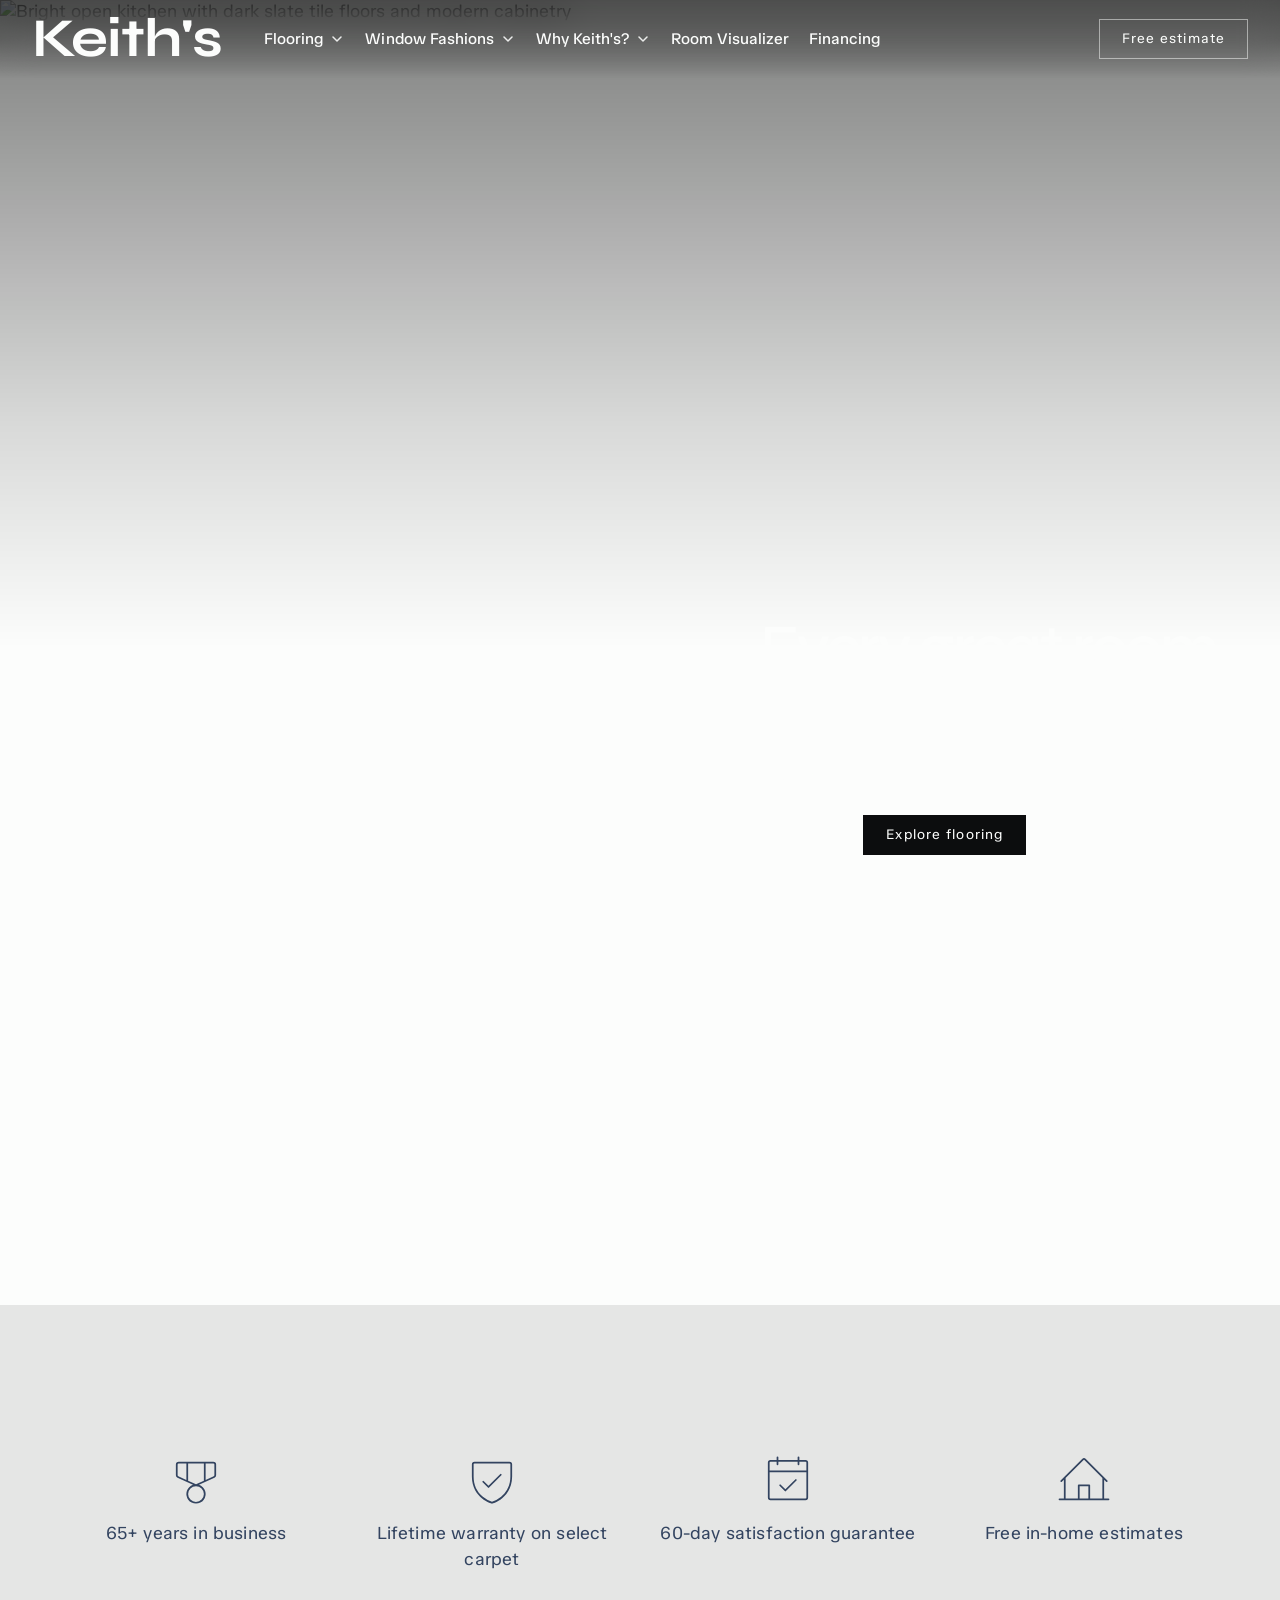
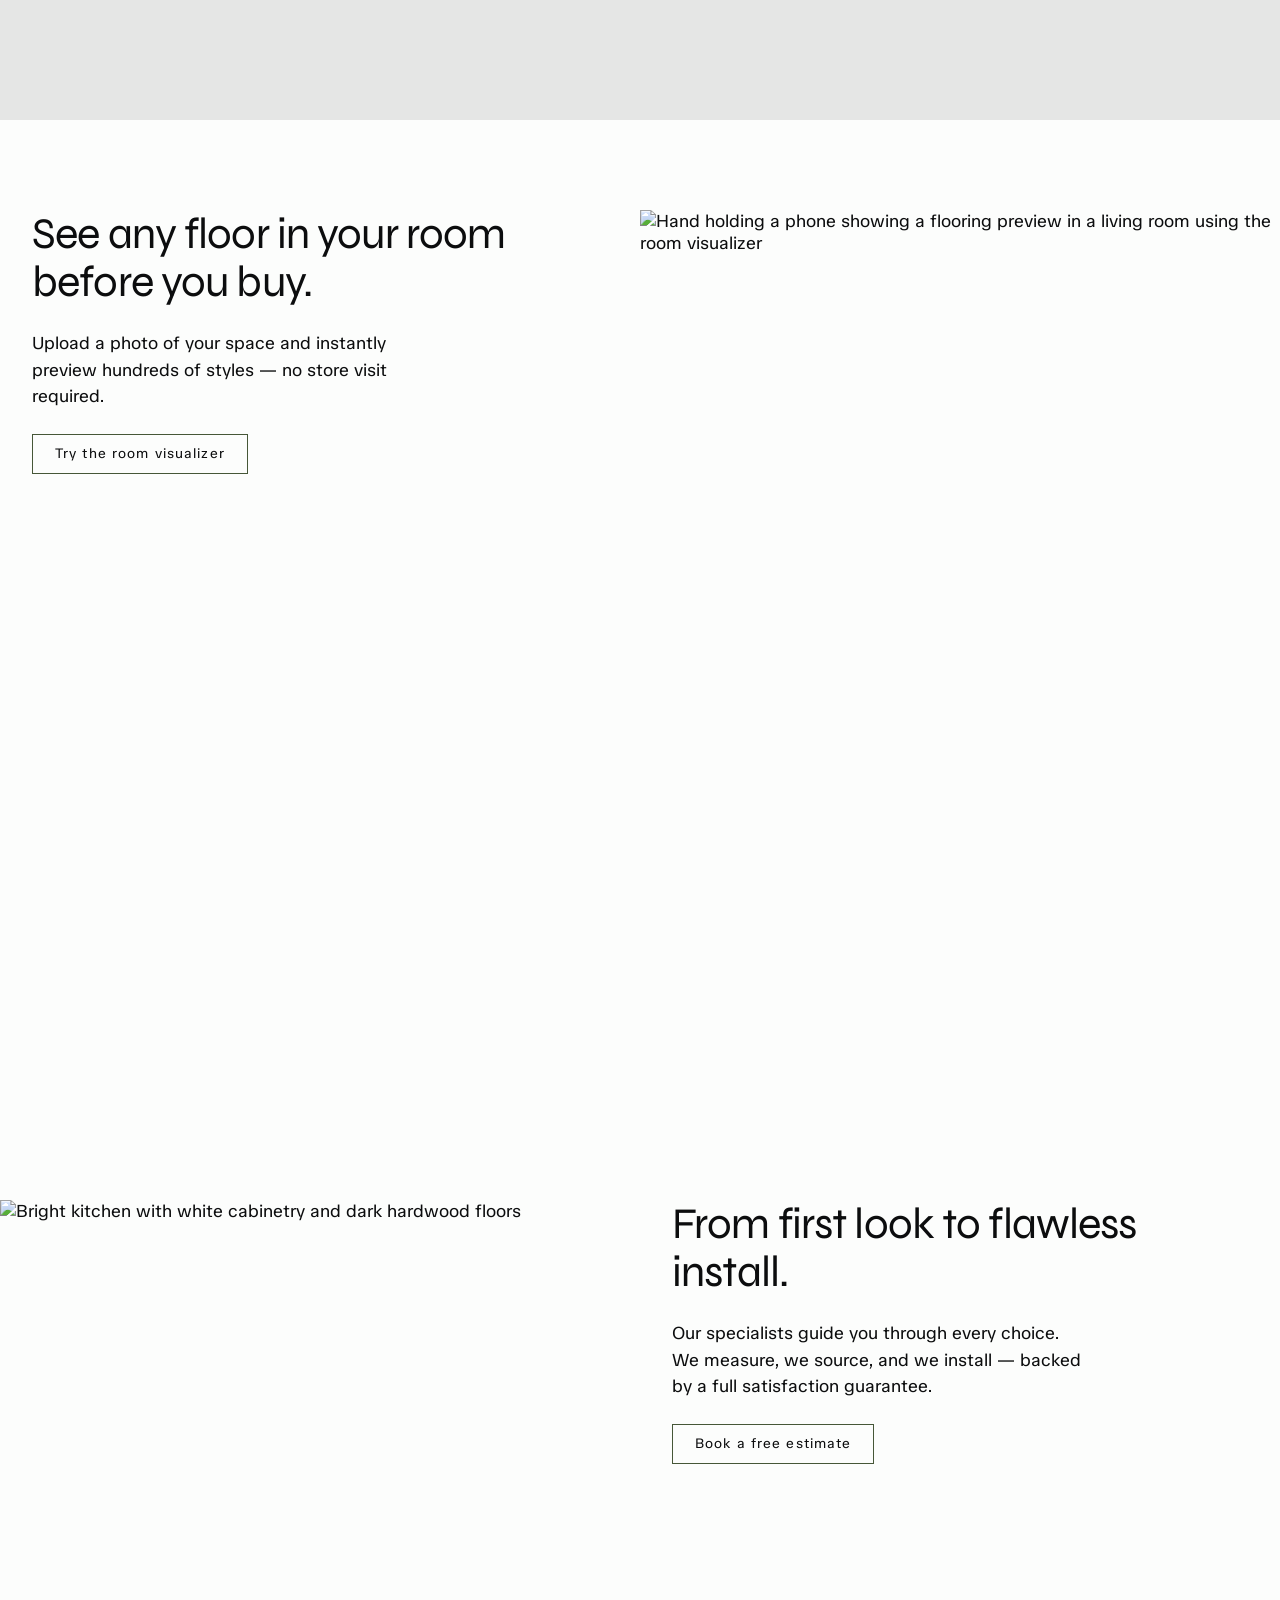
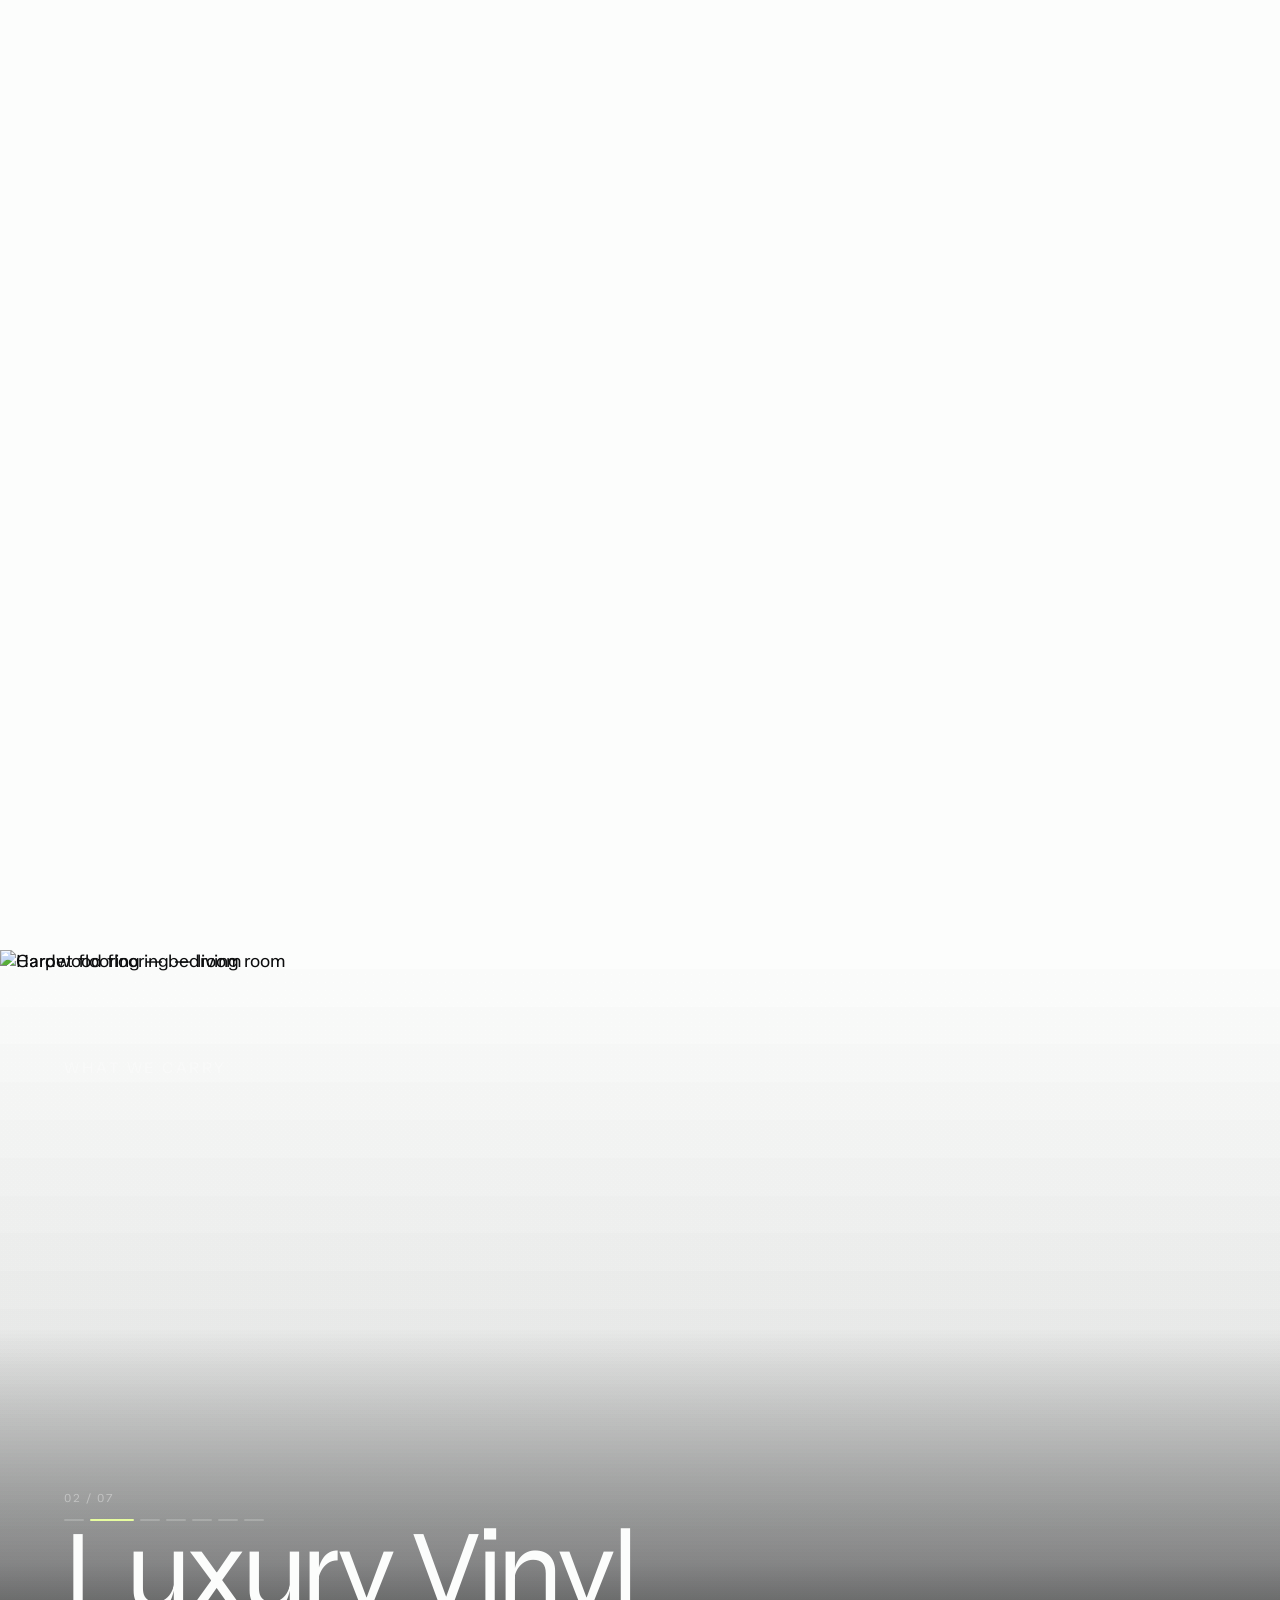
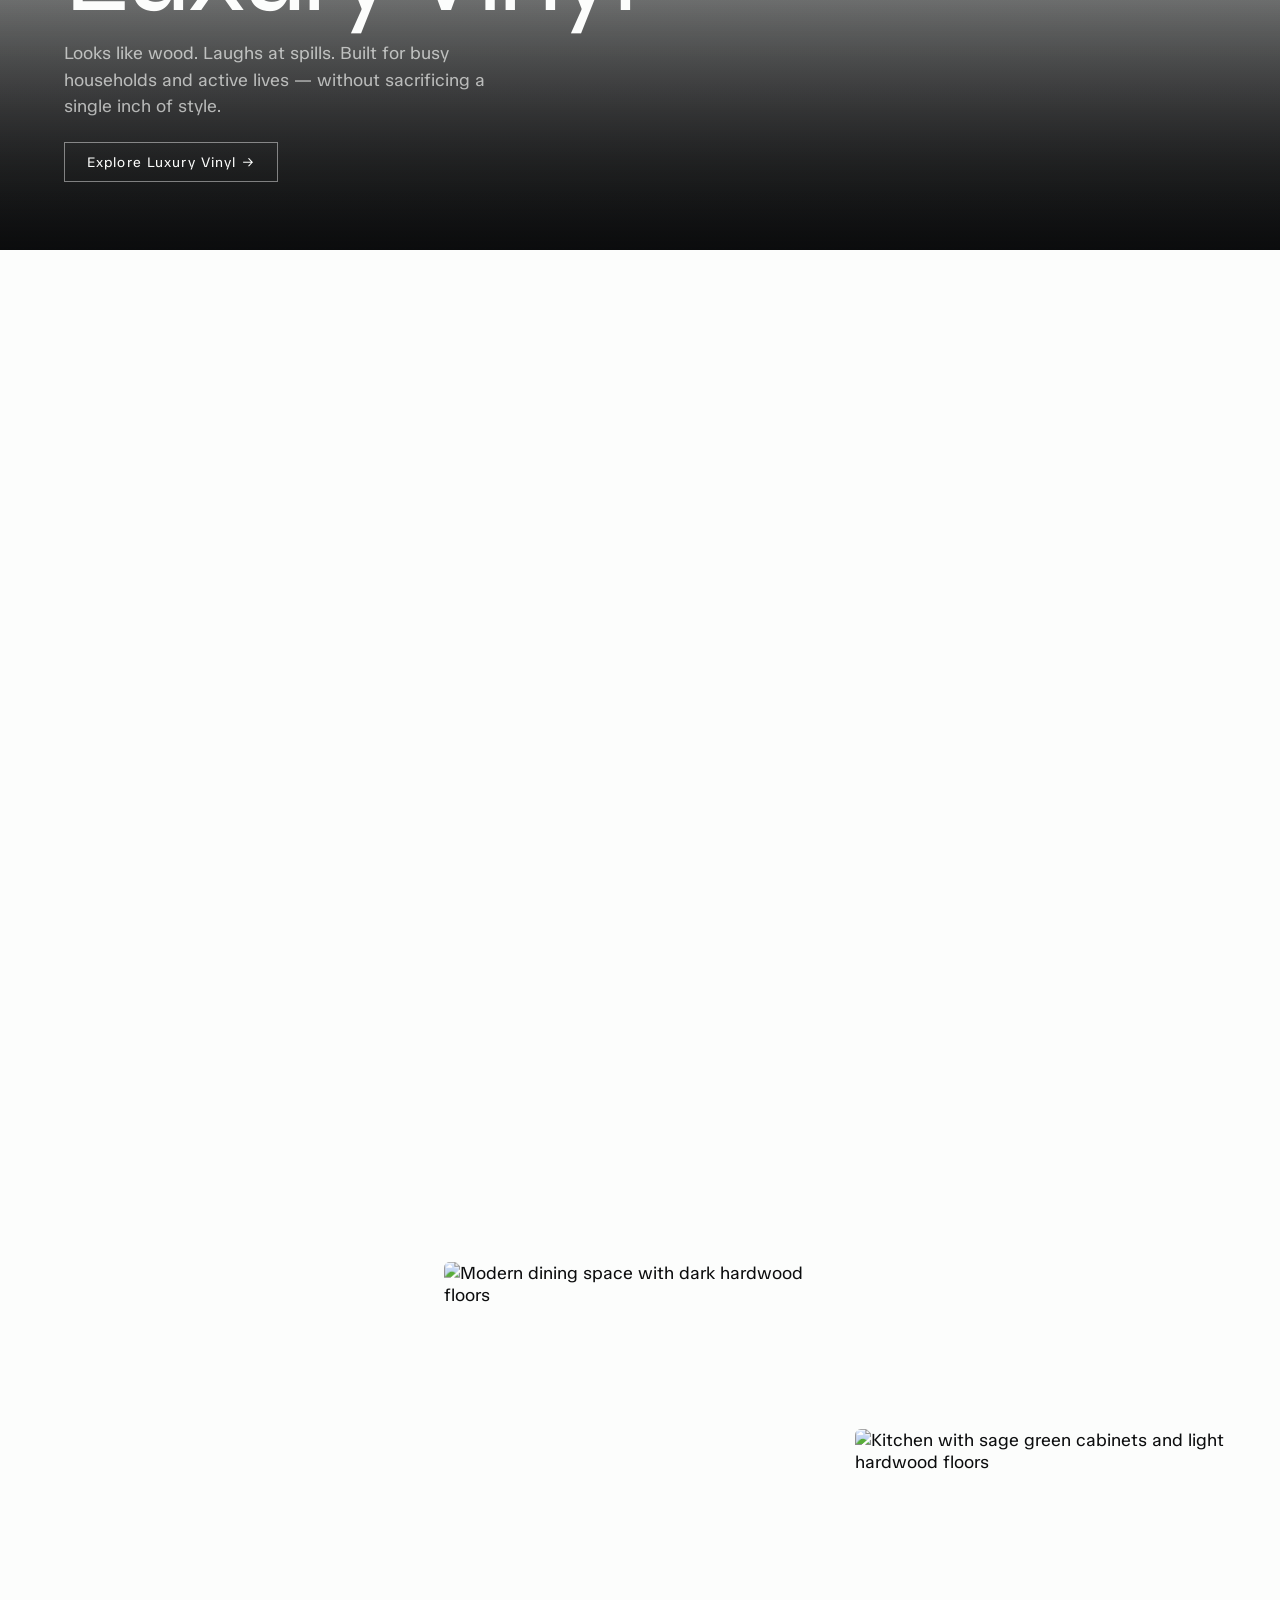
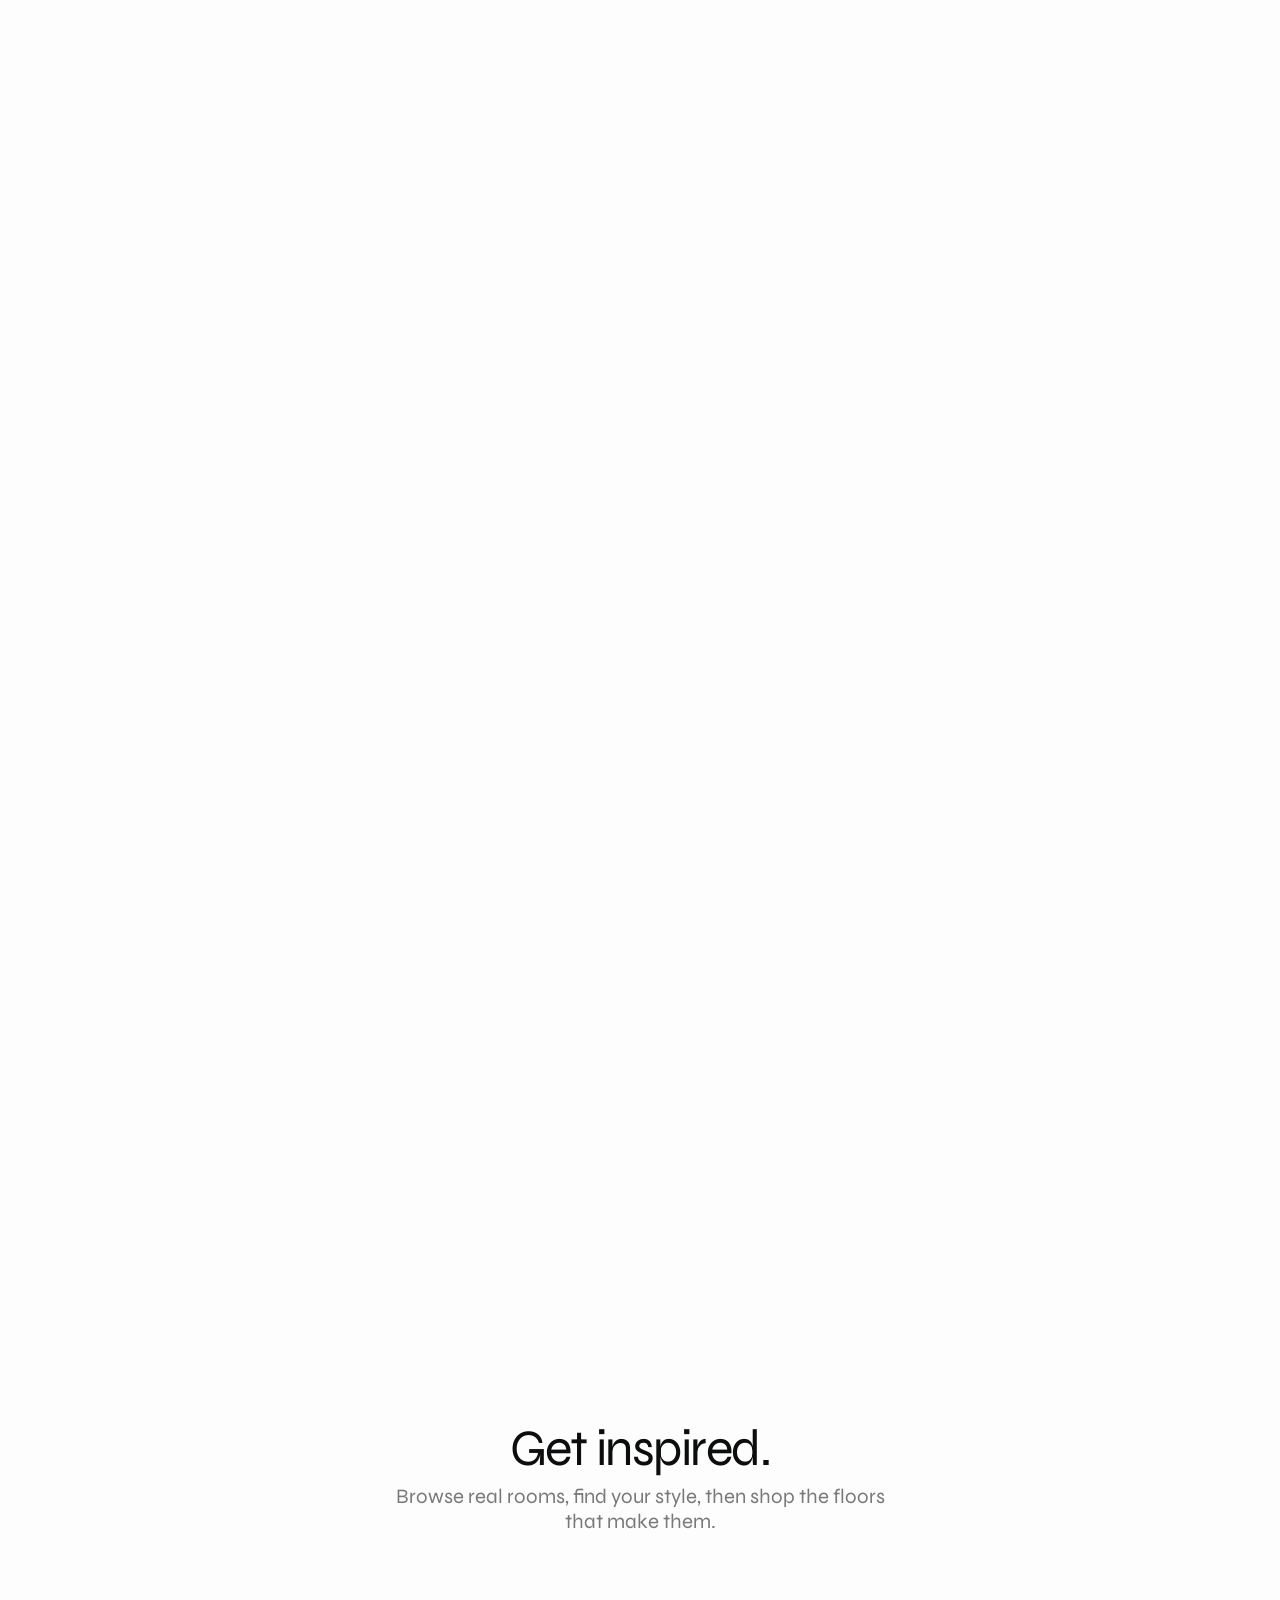
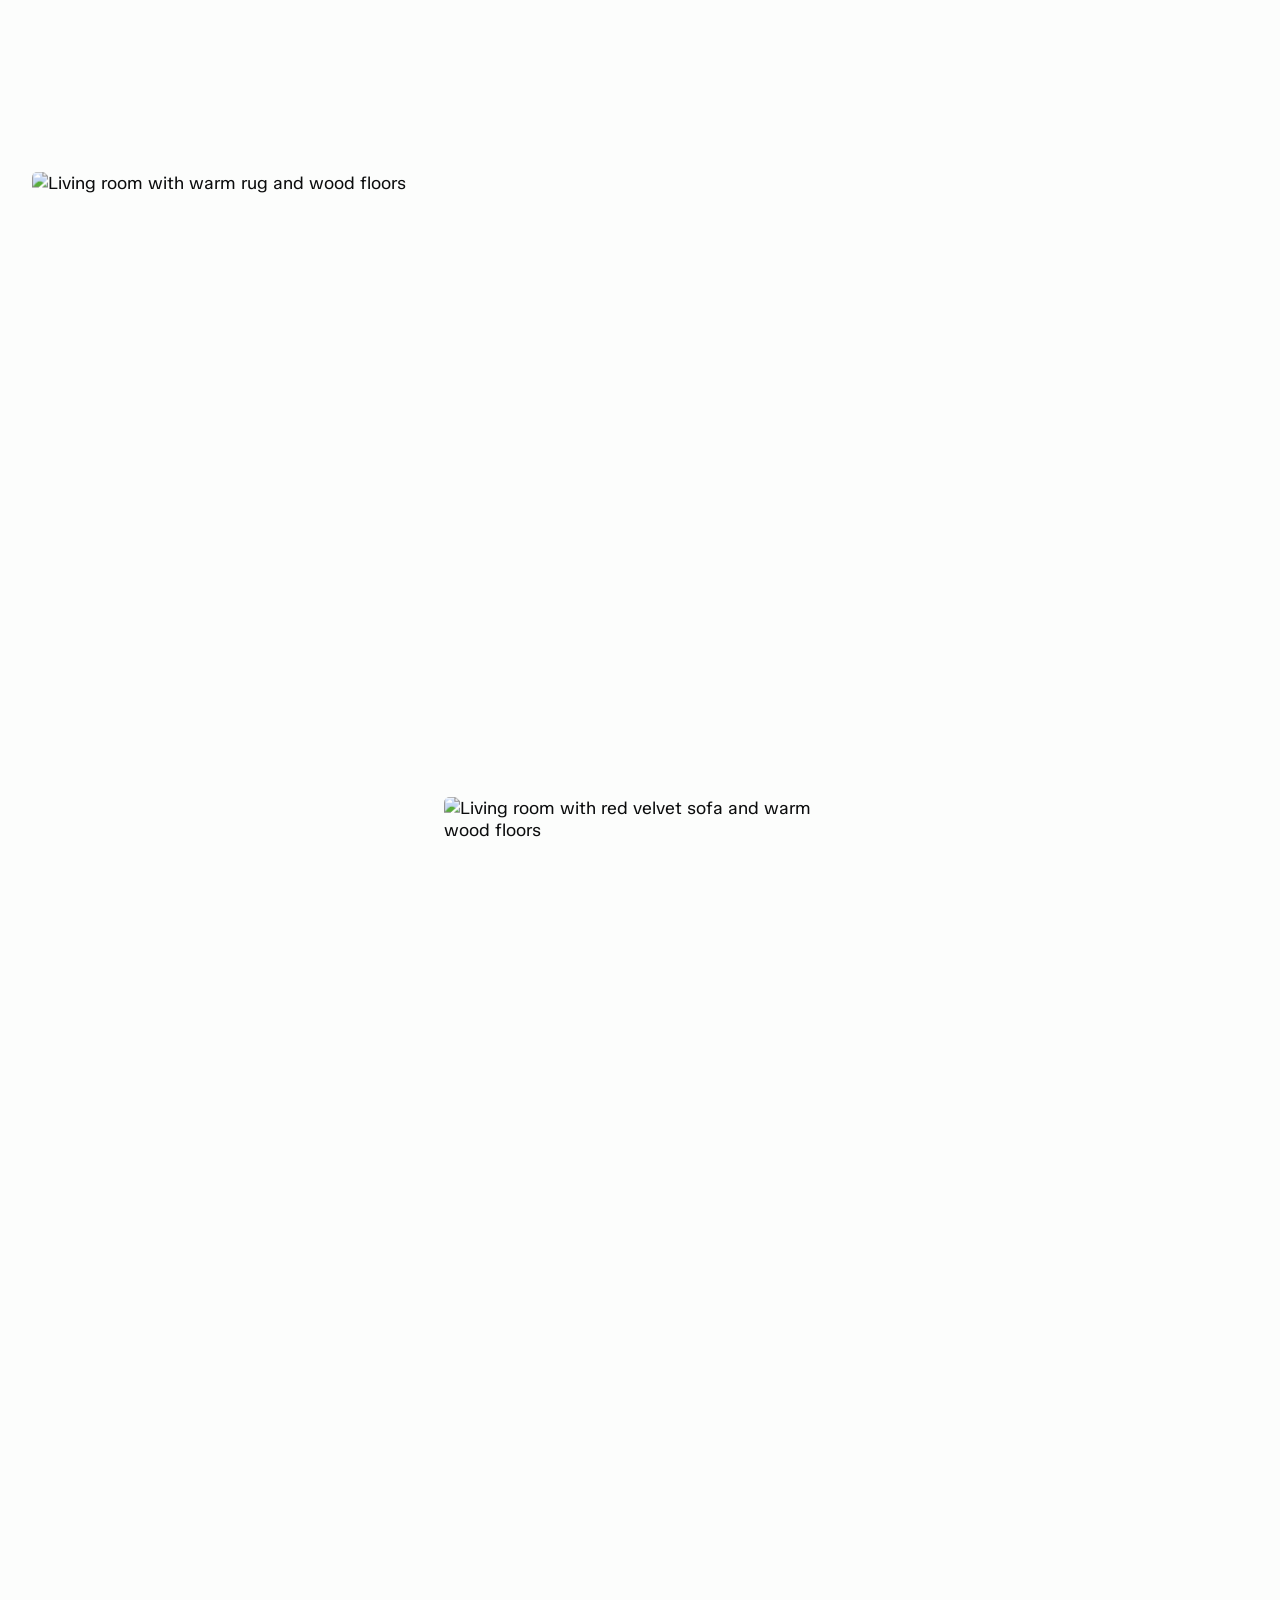
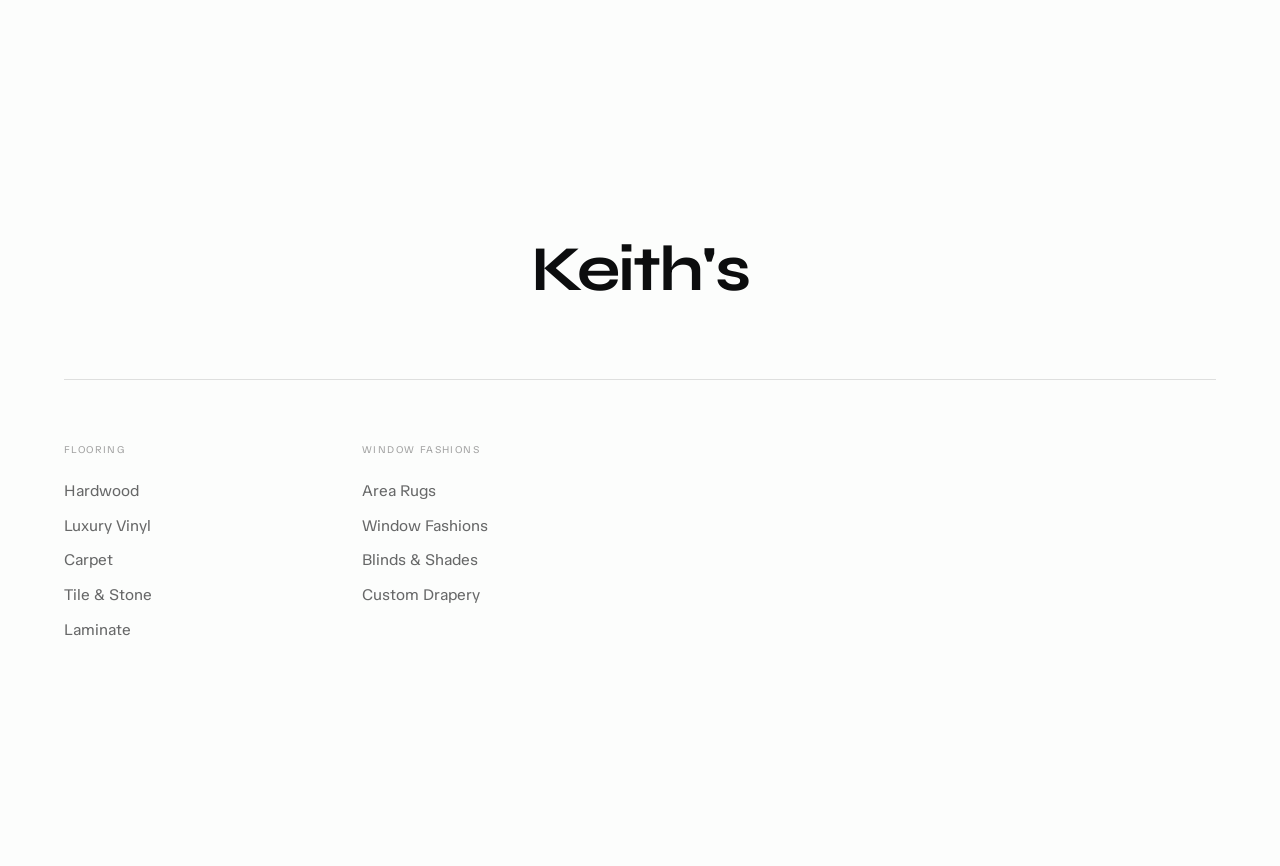
==== gold sketch 1.html @ b01b2a93 "Initial commit" ====
<!DOCTYPE html>
<html lang="en">
<head>
  <meta charset="UTF-8">
  <meta name="viewport" content="width=device-width, initial-scale=1.0">
  <title>Keith's Flooring & Window Fashions — Abbey Gold</title>
  <link rel="preconnect" href="https://fonts.googleapis.com">
  <link rel="preconnect" href="https://fonts.gstatic.com" crossorigin>
  <link href="https://fonts.googleapis.com/css2?family=Syne:wght@400;500;700&family=TASA+Orbiter:wght@400;500;700&display=swap" rel="stylesheet">
  <style>
    /* ─── Reset ─────────────────────────────────────────────────────── */
    *, *::before, *::after {
      box-sizing: border-box;
      margin: 0;
      padding: 0;
    }

    ::selection {
      background: var(--color-primary);
      color: var(--color-accent-text);
    }

    /* ─── Design tokens ─────────────────────────────────────────────── */
    :root {
      --text-h1:       clamp(2rem,    1.12rem + 3.76vw, 4.5rem);
      --text-h2:       clamp(1.5rem,  0.62rem + 3.76vw, 4rem);
      --text-h3:       clamp(1.25rem, 0.63rem + 2.63vw, 3rem);
      --text-h4:       clamp(1.125rem,0.64rem + 2.07vw, 2.5rem);
      --text-subtitle: clamp(1rem,    0.96rem + 0.19vw, 1.125rem);
      --text-body:     clamp(1rem,    0.96rem + 0.19vw, 1.125rem);
      --text-small:    clamp(0.875rem,0.83rem + 0.19vw, 1rem);
      --text-caption:  clamp(0.625rem,0.58rem + 0.19vw, 0.75rem);
      --text-btn:      14px;
      --logo-size:     clamp(1.5rem,  0.708rem + 3.38vw, 3.75rem);

      --pad-x-s: 2.5vw;
      --pad-x-m: 5vw;
      --pad-x-l: 10vw;
      --pad-y-s: 1.3vh;
      --pad-y-m: 2.5vh;
      --pad-y-l: 5vh;

      --color-primary:      #334460;
      --color-accent-text:  #E7FD9F;
      --color-bg:      #FCFDFC;
      --color-text:    #0C0D0E;
      --color-white:   #FCFDFC;
      --font:          'Syne', sans-serif;
      --font-body:     'TASA Orbiter', sans-serif;
    }

    /* ─── Base ──────────────────────────────────────────────────────── */
    html { font-size: 16px; }

    body {
      font-family: var(--font-body);
      font-size: var(--text-body);
      background: var(--color-bg);
      color: var(--color-text);
      -webkit-font-smoothing: antialiased;
    }

    /* Navbar reverts to gradient top-of-page look — only once viz-blocks have cleared */
    body.ps-nav-mode .navbar--solid {
      background: linear-gradient(
        to bottom,
        rgba(0, 0, 0, 0.40)  0%,
        rgba(0, 0, 0, 0.30) 50%,
        rgba(0, 0, 0, 0.00) 100%
      );
      box-shadow: none;
    }
    body.ps-nav-mode .navbar--solid::before {
      backdrop-filter: blur(18px) saturate(160%);
      -webkit-backdrop-filter: blur(18px) saturate(160%);
    }
    body.ps-nav-mode .navbar--solid .logo__text,
    body.ps-nav-mode .navbar--solid .nav-link {
      color: var(--color-bg);
    }
    body.ps-nav-mode .navbar--solid .nav-toggle__bar {
      background: var(--color-bg);
    }
    body.ps-nav-mode .navbar--solid .btn--outline {
      color: var(--color-bg);
      border-color: rgba(252, 253, 252, 0.50);
      background: transparent;
    }
    body.ps-nav-mode .navbar--solid .btn--outline:hover {
      background: rgba(252, 253, 252, 0.14);
      border-color: rgba(252, 253, 252, 0.85);
    }

    img { display: block; max-width: 100%; }
    ul  { list-style: none; }
    a   { color: inherit; text-decoration: none; }

    /* ─── Buttons ───────────────────────────────────────────────────── */
    .btn {
      display: inline-flex;
      align-items: center;
      justify-content: center;
      gap: 8px;
      height: 40px;
      padding: 0 22px;
      font-family: var(--font-body);
      font-size: var(--text-btn);
      font-weight: 400;
      line-height: 1;
      letter-spacing: 0.08em;
      white-space: nowrap;
      text-decoration: none;
      cursor: pointer;
      border: 1px solid transparent;
      border-radius: 0;
      transition:
        background-color 180ms linear,
        color            180ms linear,
        border-color     180ms linear;
    }

    .btn--primary {
      background: var(--color-text);
      color: var(--color-bg);
      border-color: var(--color-text);
    }
    .btn--primary:hover {
      background: transparent;
      color: var(--color-text);
    }

    .btn--outline {
      background: transparent;
      color: var(--color-text);
      border-color: var(--color-text);
    }
    .btn--outline:hover {
      background: var(--color-text);
      color: var(--color-bg);
    }

    .btn--outline-green {
      background: transparent;
      color: var(--color-text);
      border-color: #465738;
      align-self: flex-start;
    }
    .btn--outline-green:hover {
      background: #465738;
      color: var(--color-bg);
    }

    /* ─── Hero ──────────────────────────────────────────────────────── */
    .hero {
      position: relative;
      width: 100%;
      height: 100svh;
      min-height: 480px;
      overflow: hidden;
    }

    .hero-spacer { display: none; }

    @media (max-width: 767px),
           (min-width: 768px) and (max-width: 1024px) and (orientation: portrait) {
      .hero { height: 66svh; min-height: 320px; }
    }

    .hero__bg {
      position: absolute;
      inset: 0;
      width: 100%;
      height: 100%;
      object-fit: cover;
      object-position: center;
      pointer-events: none;
      animation: hero-bg-settle 4000ms cubic-bezier(0.25, 0.1, 0.25, 1) both;
    }

    .hero__overlay {
      position: absolute;
      inset: 0;
      background: linear-gradient(
        to bottom,
        rgba(0, 0, 0, 0.50)  0%,
        rgba(0, 0, 0, 0.14) 47%,
        rgba(0, 0, 0, 0.00) 72%
      );
      pointer-events: none;
    }

    .hero__content {
      position: absolute;
      bottom: var(--pad-y-l);
      right:  var(--pad-x-m);
      display: flex;
      flex-direction: column;
      gap: 24px;
      align-items: flex-end;
      animation: hero-enter 1600ms linear both paused;
    }

    .hero__text {
      display: flex;
      flex-direction: column;
      gap: 8px;
      align-items: flex-end;
      text-align: right;
      color: var(--color-white);
    }

    .hero__heading {
      font-family: var(--font);
      font-size: var(--text-h1);
      font-weight: 400;
      line-height: 1.05;
      letter-spacing: -0.04em;
      color: var(--color-white);
    }

    .hero__sub {
      font-size: var(--text-subtitle);
      font-weight: 500;
      line-height: 1.7;
      color: var(--color-white);
    }

    .hero__actions {
      display: flex;
      gap: 16px;
      align-items: center;
      flex-wrap: wrap;
      justify-content: flex-end;
    }

    /* Hero secondary button: ghost white on dark hero image */
    .hero__actions .btn--outline {
      color: var(--color-bg);
      border-color: rgba(252, 253, 252, 0.50);
      background: transparent;
    }
    .hero__actions .btn--outline:hover {
      background: rgba(252, 253, 252, 0.14);
      border-color: rgba(252, 253, 252, 0.85);
      color: var(--color-bg);
    }

    @keyframes hero-enter {
      from { opacity: 0; }
      to   { opacity: 1; }
    }

    @keyframes hero-bg-settle {
      from { transform: scale(1.05); }
      to   { transform: scale(1); }
    }

    /* ─── Nav entrance sequence ─────────────────────────────────────── */
    @keyframes nav-item-enter {
      from { opacity: 0; }
      to   { opacity: 1; }
    }
    @keyframes nav-cta-enter {
      from { opacity: 0; }
      to   { opacity: 1; }
    }

    .nav-sequencing .logo {
      animation: nav-item-enter 900ms linear both paused;
    }

    .nav-sequencing .nav-list__item .nav-link {
      animation: nav-item-enter 900ms linear both paused;
    }
    .nav-sequencing .nav-list__item:nth-child(1) .nav-link { animation-delay: 280ms; }
    .nav-sequencing .nav-list__item:nth-child(2) .nav-link { animation-delay: 420ms; }
    .nav-sequencing .nav-list__item:nth-child(3) .nav-link { animation-delay: 560ms; }
    .nav-sequencing .nav-list__item:nth-child(4) .nav-link { animation-delay: 700ms; }
    .nav-sequencing .nav-list__item:nth-child(5) .nav-link { animation-delay: 840ms; }

    .nav-sequencing .navbar__actions .btn--outline {
      animation: nav-cta-enter 800ms linear both paused;
    }

    /* ─── Navbar ────────────────────────────────────────────────────── */
    .navbar {
      position: fixed;
      top: 0; left: 0; right: 0;
      z-index: 20;
      background: linear-gradient(
        to bottom,
        rgba(0, 0, 0, 0.40)  0%,
        rgba(0, 0, 0, 0.30) 50%,
        rgba(0, 0, 0, 0.00) 100%
      );
      transition: background 1.2s cubic-bezier(0.37, 0, 0.63, 1),
                  box-shadow 1.2s cubic-bezier(0.37, 0, 0.63, 1),
                  transform 900ms cubic-bezier(0.37, 0, 0.63, 1),
                  opacity 900ms cubic-bezier(0.37, 0, 0.63, 1);
      isolation: isolate;
    }

    .navbar--footer-hidden {
      transform: translateY(-100%);
      opacity: 0;
      pointer-events: none;
    }

    /* Progressive backdrop blur — fades from full at top to zero at bottom */
    .navbar::before {
      content: '';
      position: absolute;
      inset: 0;
      z-index: -1;
      backdrop-filter: blur(18px) saturate(160%);
      -webkit-backdrop-filter: blur(18px) saturate(160%);
      mask-image: linear-gradient(to bottom, black 0%, black 45%, transparent 100%);
      -webkit-mask-image: linear-gradient(to bottom, black 0%, black 45%, transparent 100%);
      pointer-events: none;
    }

    /* Solid state covers blur with opaque background */
    .navbar--solid::before { backdrop-filter: none; -webkit-backdrop-filter: none; }

    .navbar--solid {
      background: var(--page-bg, var(--color-bg));
      box-shadow: 0 1px 0 rgba(0, 0, 0, 0.08);
    }

    .navbar--solid .logo__text,
    .navbar--solid .nav-link {
      color: var(--color-text);
      transition: color 1.2s cubic-bezier(0.37, 0, 0.63, 1);
    }

    .navbar--solid .nav-toggle__bar {
      background: var(--color-text);
      transition: background 1.2s cubic-bezier(0.37, 0, 0.63, 1);
    }

    /* Navbar CTA: light ghost on transparent/gradient navbar */
    .navbar .btn--outline {
      color: var(--color-bg);
      border-color: rgba(252, 253, 252, 0.50);
      background: transparent;
    }
    .navbar .btn--outline:hover {
      background: rgba(252, 253, 252, 0.14);
      border-color: rgba(252, 253, 252, 0.85);
      color: var(--color-bg);
    }

    /* Solid navbar: flip to dark inversion */
    .navbar--solid .btn--outline {
      color: var(--color-text);
      border-color: rgba(12, 13, 14, 0.30);
      background: transparent;
    }
    .navbar--solid .btn--outline:hover {
      background: var(--color-text);
      color: var(--color-bg);
      border-color: var(--color-text);
    }

    .navbar__inner {
      max-width: 1600px;
      margin: 0 auto;
      padding: var(--pad-y-s) var(--pad-x-s);
      display: flex;
      flex-direction: row;
      align-items: center;
      gap: 32px;
    }

    .navbar__nav {
      display: flex;
      align-items: center;
    }

    .navbar__actions {
      margin-left: auto;
      display: flex;
      align-items: center;
      gap: 16px;
      flex-shrink: 0;
    }

    .logo {
      display: flex;
      align-items: center;
      flex-shrink: 0;
      text-decoration: none;
    }

    .logo__text {
      font-family: var(--font);
      font-size: var(--logo-size);
      font-weight: 700;
      color: var(--color-white);
      white-space: nowrap;
      line-height: 1;
      letter-spacing: -0.02em;
    }

    .nav-list {
      display: flex;
      align-items: center;
      height: 48px;
    }

    .nav-link {
      display: flex;
      align-items: center;
      gap: 6px;
      padding: 0 10px;
      height: 48px;
      color: var(--color-white);
      font-size: var(--text-small);
      font-weight: 500;
      letter-spacing: 0.015px;
      line-height: 1.7;
      white-space: nowrap;
      transition: opacity 0.15s;
    }
    .nav-link:hover { opacity: 0.72; }
    .nav-link__caret { flex-shrink: 0; opacity: 0.9; }

    .nav-toggle {
      display: none;
      flex-direction: column;
      justify-content: center;
      align-items: center;
      gap: 5px;
      width: 40px;
      height: 40px;
      background: transparent;
      border: none;
      cursor: pointer;
      flex-shrink: 0;
    }
    .nav-toggle__bar {
      display: block;
      width: 22px;
      height: 2px;
      background: #fff;
      border-radius: 2px;
    }

    /* ─── Mobile nav ≤ 767px ────────────────────────────────────────── */
    @media (max-width: 767px) {
      .nav-toggle  { display: flex; }
      .navbar__actions .btn--outline { display: none; }

      .navbar__nav {
        position: absolute;
        top: calc(var(--logo-size) + var(--pad-y-s) * 2);
        left: 0; right: 0;
        height: auto;
        max-height: 0;
        overflow: hidden;
        background: rgba(10, 14, 20, 0.92);
        backdrop-filter: blur(10px);
        -webkit-backdrop-filter: blur(10px);
        transition: max-height 0.3s ease;
      }

      .navbar__nav.is-open { max-height: 360px; }

      .nav-list {
        flex-direction: column;
        align-items: flex-start;
        height: auto;
        padding: 8px 20px 20px;
      }

      .nav-link {
        padding: 14px 0;
        height: auto;
        font-size: var(--text-body);
        width: 100%;
        border-bottom: 1px solid rgba(255, 255, 255, 0.08);
      }
      .nav-list__item:last-child .nav-link { border-bottom: none; }

      .hero__content {
        left:  var(--pad-x-m);
        right: var(--pad-x-m);
        align-items: center;
      }

      .hero__text { align-items: center; text-align: center; }
      .hero__heading br { display: none; }
      .hero__actions { justify-content: center; }
    }

    /* ─── Trust banner ─────────────────────────────────────────────── */
    .trust-banner {
      background: rgba(33, 33, 33, 0.1);
      padding: var(--pad-y-l) var(--pad-x-m);
    }

    .trust-banner__inner {
      display: flex;
      gap: 32px;
      justify-content: space-between;
    }

    .trust-item {
      flex: 1 0 0;
      display: flex;
      flex-direction: column;
      align-items: center;
      gap: 12px;
      min-width: 0;
    }

    .trust-item__icon {
      width: 56px;
      height: 56px;
      flex-shrink: 0;
      display: block;
      color: var(--color-primary);
    }

    .trust-item__label {
      font-family: var(--font-body);
      font-size: var(--text-subtitle);
      font-weight: 400;
      line-height: 1.5;
      letter-spacing: 0.01em;
      color: var(--color-primary);
      text-align: center;
    }

    @media (max-width: 767px),
           (min-width: 768px) and (max-width: 1024px) and (orientation: portrait) {
      .trust-banner__inner {
        flex-wrap: wrap;
        gap: 24px 32px;
      }
      .trust-item {
        flex: 1 0 calc(50% - 16px);
        max-width: calc(50% - 16px);
      }
    }

    /* ─── Image + text blocks ───────────────────────────────────────── */
    .viz-block {
      display: flex;
      align-items: flex-start;
      padding: var(--pad-y-l) 0;
    }

    .viz-block__text {
      flex: 1;
      display: flex;
      flex-direction: column;
      gap: 24px;
      padding: var(--pad-y-l) var(--pad-x-s) 0;
      position: sticky;
      top: calc(var(--navbar-h, 130px) + var(--pad-y-l));
      align-self: flex-start;
    }

    .viz-block__heading {
      font-family: var(--font);
      font-size: var(--text-h3);
      font-weight: 400;
      line-height: 1.1;
      letter-spacing: -0.02em;
      color: var(--color-text);
    }

    .viz-block__body {
      font-size: var(--text-subtitle);
      font-weight: 400;
      line-height: 1.5;
      color: var(--color-text);
      max-width: 38ch;
    }

    .viz-block__image {
      flex-shrink: 0;
      width: 50vw;
      height: 100vh;
      padding: var(--pad-y-l) 0;
      border-radius: 8px 0 0 8px;
      overflow: hidden;
    }

    .viz-block__image img {
      display: block;
      width: 100%;
      height: 100%;
      object-fit: cover;
      object-position: center;
    }

    .viz-block--reversed { flex-direction: row-reverse; }
    .viz-block--reversed .viz-block__image { border-radius: 0 8px 8px 0; }

    @media (max-width: 767px),
           (min-width: 768px) and (max-width: 1024px) and (orientation: portrait) {
      .viz-block {
        flex-direction: column-reverse;
        gap: var(--pad-y-l);
      }

      .viz-block__text {
        padding: 0 var(--pad-x-s);
        position: static;
        align-self: stretch;
      }

      .viz-block__image {
        width: 100%;
        height: 66vh;
        border-radius: 0;
      }

      .btn--outline-green {
        align-self: stretch;
        justify-content: center;
      }
    }

    /* ─── Inspiration Gallery ─────────────────────────────────────── */
    .ig {
      padding: clamp(60px, 8vh, 120px) var(--pad-x-s) 38vh;
      overflow: visible;
    }

    .ig__header {
      text-align: center;
      margin-bottom: clamp(80px, 10vw, 140px);
    }

    .ig__title {
      font-family: var(--font);
      font-size: clamp(2.4rem, 4vw, 3.5rem);
      font-weight: 400;
      letter-spacing: -0.03em;
      line-height: 1.05;
      color: var(--color-text);
      margin-bottom: 10px;
    }

    .ig__lead {
      font-family: var(--font);
      font-size: clamp(1rem, 1.6vw, 1.5rem);
      font-weight: 400;
      line-height: 1.2;
      color: var(--color-text);
      opacity: 0.55;
      max-width: 44ch;
      margin: 0 auto;
    }

    .ig__grid {
      display: flex;
      gap: clamp(12px, 1.5vw, 24px);
      align-items: flex-start;
    }

    .ig__col {
      flex: 1;
      display: flex;
      flex-direction: column;
      gap: clamp(128px, 14vw, 224px);
    }

    .ig__col--1 { padding-top: clamp(60px, 10vw, 180px); }
    .ig__col--2 { padding-top: 0; }
    .ig__col--3 { padding-top: clamp(30px, 5vw, 90px); }

    .ig__card {
      position: relative;
      overflow: hidden;
      border-radius: 6px;
      aspect-ratio: 3 / 4;
      will-change: transform;
    }

    .ig__card img {
      position: absolute;
      inset: 0;
      width: 100%;
      height: 100%;
      object-fit: cover;
      display: block;
      pointer-events: none;
    }

    @media (max-width: 767px) {
      .ig__grid {
        flex-direction: column;
        gap: 16px;
      }
      .ig__col { flex-direction: row; gap: 10px; }
      .ig__col--1,
      .ig__col--2,
      .ig__col--3 { padding-top: 0; }
      .ig__card { border-radius: 4px; }
    }

    /* ─── Footer ────────────────────────────────────────────────────── */
    .site-footer {
      padding: 80px var(--pad-x-m);
      display: flex;
      flex-direction: column;
    }

    .footer__inner {
      display: flex;
      flex-direction: column;
      width: 100%;
    }

    .footer__logo {
      display: flex;
      justify-content: center;
      margin-bottom: clamp(48px, 6vw, 80px);
    }

    .footer__logo-text {
      font-family: var(--font);
      font-size: clamp(2.8rem, 5vw, 5.5rem);
      font-weight: 700;
      letter-spacing: -0.03em;
      line-height: 1;
      color: var(--color-text);
    }

    .footer__rule {
      height: 1px;
      background: rgba(12, 13, 14, 0.12);
      margin-bottom: clamp(40px, 5vw, 64px);
    }

    .footer__nav {
      display: grid;
      grid-template-columns: repeat(4, 1fr);
      gap: 40px;
      margin-bottom: clamp(64px, 8vw, 100px);
    }

    .footer__col-title {
      font-family: var(--font-body);
      font-size: 10px;
      font-weight: 400;
      letter-spacing: 0.14em;
      text-transform: uppercase;
      color: rgba(12, 13, 14, 0.38);
      margin-bottom: 18px;
    }

    .footer__nav-link {
      display: block;
      font-family: var(--font-body);
      font-size: var(--text-small);
      color: var(--color-text);
      text-decoration: none;
      line-height: 2.2;
      opacity: 0.62;
      transition: opacity 600ms cubic-bezier(0.37, 0, 0.63, 1);
    }
    .footer__nav-link:hover { opacity: 1; }

    .footer__bottom {
      display: flex;
      justify-content: space-between;
      align-items: center;
      border-top: 1px solid rgba(12, 13, 14, 0.10);
      padding-top: 24px;
    }

    .footer__copy {
      font-family: var(--font-body);
      font-size: var(--text-caption);
      color: rgba(12, 13, 14, 0.38);
      letter-spacing: 0.04em;
    }

    @media (max-width: 767px) {
      .footer__nav { grid-template-columns: repeat(2, 1fr); gap: 32px; }
      .footer__logo-text { font-size: clamp(2rem, 8vw, 3rem); }
    }

    /* ─── Product Showcase ─────────────────────────────────────────── */
    .ps { position: relative; padding-top: 50vh; }

    .ps__track { position: relative; /* height set by JS */ }

    .ps__stage {
      position: sticky;
      top: 0;
      height: 100svh;
      overflow: hidden;
    }
    .ps__images {
      position: absolute;
      inset: 0;
      opacity: 0;
      transition: opacity 2000ms cubic-bezier(0.37, 0, 0.63, 1);
    }
    .ps__stage.is-revealed .ps__images { opacity: 1; }

    .ps__img {
      position: absolute;
      inset: 0;
      opacity: 0;
      transform: scale(1.03);
      will-change: opacity, transform;
      transition: opacity 2000ms cubic-bezier(0.37, 0, 0.63, 1),
                  transform 2000ms cubic-bezier(0.37, 0, 0.63, 1);
    }
    .ps__img:first-child,
    .ps__img.is-active { opacity: 1; transform: scale(1); }

    .ps__img img {
      width: 100%; height: 100%;
      object-fit: cover; display: block;
    }

    .ps__img--window {
      background: linear-gradient(145deg, #5e7452 0%, #3e4f38 55%, #6e8460 100%);
    }
    .ps__img--window img { display: none; }

    /* Bottom vignette on every image */
    .ps__img::after {
      content: '';
      position: absolute;
      inset: 0;
      background: linear-gradient(
        to top,
        rgba(5,6,7,0.84) 0%,
        rgba(5,6,7,0.28) 32%,
        rgba(5,6,7,0.04) 58%,
        transparent 100%
      );
      pointer-events: none;
    }

    /* Top-left label */
    .ps__label {
      position: absolute;
      top: calc(var(--navbar-h, 64px) + 28px);
      left: var(--pad-x-m);
      z-index: 10;
    }
    .ps__eyebrow {
      font-family: var(--font-body);
      font-size: var(--text-small);
      letter-spacing: 0.16em;
      text-transform: uppercase;
      color: rgba(252,253,252,0.42);
    }

    /* Bottom-left product content */
    .ps__content {
      position: absolute;
      bottom: 0; left: 0;
      z-index: 10;
      padding: 0 var(--pad-x-m) calc(var(--pad-y-l) * 1.5);
      max-width: min(600px, 58vw);
    }

    .ps__counter {
      font-family: var(--font-body);
      font-size: var(--text-caption);
      letter-spacing: 0.14em;
      color: rgba(252,253,252,0.38);
      margin-bottom: 14px;
    }

    .ps__name {
      font-family: var(--font);
      font-size: clamp(4rem, 2.5rem + 6vw, 9rem);
      font-weight: 400;
      letter-spacing: -0.04em;
      line-height: 0.88;
      color: var(--color-bg);
      white-space: nowrap;
      transition: opacity 900ms cubic-bezier(0.37, 0, 0.63, 1);
    }

    .ps__blurb {
      font-family: var(--font-body);
      font-size: var(--text-subtitle);
      color: rgba(252,253,252,0.65);
      line-height: 1.5;
      max-width: 42ch;
      margin-top: 16px;
      transition: opacity 900ms cubic-bezier(0.37, 0, 0.63, 1);
    }

    .ps__cta {
      display: inline-flex;
      align-items: center;
      justify-content: center;
      gap: 8px;
      margin-top: 22px;
      height: 40px;
      padding: 0 22px;
      font-family: var(--font-body);
      font-size: var(--text-btn);
      font-weight: 400;
      letter-spacing: 0.08em;
      white-space: nowrap;
      color: var(--color-bg);
      background: transparent;
      border: 1px solid rgba(252,253,252,0.45);
      border-radius: 0;
      text-decoration: none;
      cursor: pointer;
      transition:
        background-color 180ms linear,
        color            180ms linear,
        border-color     180ms linear;
    }
    .ps__cta:hover {
      background: rgba(252,253,252,0.12);
      border-color: rgba(252,253,252,0.85);
    }

    /* Vertical progress dots — right side */
    .ps__dots {
      display: flex;
      flex-direction: row;
      gap: 6px;
    }
    .ps__dot {
      width: 20px; height: 2px;
      background: rgba(252,253,252,0.2);
      border: none; border-radius: 1px;
      cursor: pointer; padding: 0;
      transition:
        width      700ms cubic-bezier(0.37, 0, 0.63, 1),
        background 700ms cubic-bezier(0.37, 0, 0.63, 1);
    }
    .ps__dot.is-active { width: 44px; background: var(--color-accent-text); }

    @media (max-width: 767px),
           (min-width: 768px) and (max-width: 1024px) and (orientation: portrait) {
      .ps__content {
        max-width: 86vw;
        padding: 0 var(--pad-x-s) calc(var(--pad-y-l) * 2);
      }
      .ps__label  { left: var(--pad-x-s); }
      .ps__dots   { display: none; }
      .ps__name   { font-size: clamp(3rem, 9vw, 5rem); }
    }

    /* ─── Nav dropdowns ────────────────────────────────────────────── */
    .nav-list__item--has-dropdown { position: relative; }

    .nav-link__caret {
      transition: transform 220ms cubic-bezier(0.16, 1, 0.3, 1);
      flex-shrink: 0;
    }

    .nav-list__item--has-dropdown:hover .nav-link__caret,
    .nav-list__item--has-dropdown.is-open .nav-link__caret {
      transform: rotate(180deg);
    }

    .nav-dropdown {
      position: absolute;
      top: 100%;
      left: 0;
      min-width: 196px;
      background: var(--color-bg);
      border-radius: 8px;
      box-shadow:
        0 12px 40px rgba(12, 13, 14, 0.11),
        0 2px 8px rgba(12, 13, 14, 0.05);
      opacity: 0;
      transform: translateY(-6px);
      pointer-events: none;
      transition:
        opacity 160ms cubic-bezier(0.16, 1, 0.3, 1),
        transform 160ms cubic-bezier(0.16, 1, 0.3, 1);
      z-index: 10;
    }

    .nav-list__item--has-dropdown:hover .nav-dropdown,
    .nav-list__item--has-dropdown.is-open .nav-dropdown {
      opacity: 1;
      transform: translateY(0);
      pointer-events: auto;
    }

    .nav-dropdown__list {
      list-style: none;
      padding: 6px 0;
    }

    .nav-dropdown__link {
      display: block;
      padding: 10px 20px;
      font-family: var(--font-body);
      font-size: var(--text-small);
      font-weight: 400;
      color: var(--color-text);
      white-space: nowrap;
      text-decoration: none;
      transition: background 120ms ease-out, color 120ms ease-out;
    }

    .nav-dropdown__link:hover {
      background: rgba(0, 0, 0, 0.15);
    }

    @media (max-width: 767px) {
      .nav-dropdown { display: none; }
    }

    /* ─── Very small phones ≤ 400px ─────────────────────────────────── */
    @media (max-width: 400px) {
      .hero__actions { flex-direction: column; width: 100%; }
      .hero__actions .btn { width: 100%; }
    }
  </style>
</head>
<body>

  <header class="navbar" id="navbar">
    <script>
      if (!window.matchMedia('(prefers-reduced-motion: reduce)').matches) {
        document.currentScript.parentElement.classList.add('nav-sequencing');
      }
    </script>
    <div class="navbar__inner">

      <a href="/" class="logo" aria-label="Keith's — home">
        <span class="logo__text">Keith's</span>
      </a>

      <nav id="main-nav" class="navbar__nav" aria-label="Main navigation">
        <ul class="nav-list">
          <li class="nav-list__item nav-list__item--has-dropdown">
            <a href="#flooring" class="nav-link" aria-haspopup="true" aria-expanded="false">
              Flooring
              <svg class="nav-link__caret" width="16" height="16" viewBox="0 0 16 16" fill="none" aria-hidden="true">
                <path d="M4 6L8 10L12 6" stroke="currentColor" stroke-width="1.5" stroke-linecap="round" stroke-linejoin="round"/>
              </svg>
            </a>
            <ul class="nav-dropdown" aria-label="Flooring">
              <li><a href="#hardwood"   class="nav-dropdown__link">Hardwood</a></li>
              <li><a href="#lvp"        class="nav-dropdown__link">Luxury Vinyl</a></li>
              <li><a href="#carpet"     class="nav-dropdown__link">Carpet</a></li>
              <li><a href="#tile"       class="nav-dropdown__link">Tile &amp; Stone</a></li>
              <li><a href="#laminate"   class="nav-dropdown__link">Laminate</a></li>
              <li><a href="#area-rugs"  class="nav-dropdown__link">Area Rugs</a></li>
            </ul>
          </li>
          <li class="nav-list__item nav-list__item--has-dropdown">
            <a href="#window-fashions" class="nav-link" aria-haspopup="true" aria-expanded="false">
              Window Fashions
              <svg class="nav-link__caret" width="16" height="16" viewBox="0 0 16 16" fill="none" aria-hidden="true">
                <path d="M4 6L8 10L12 6" stroke="currentColor" stroke-width="1.5" stroke-linecap="round" stroke-linejoin="round"/>
              </svg>
            </a>
            <ul class="nav-dropdown" aria-label="Window Fashions">
              <li><a href="#blinds"     class="nav-dropdown__link">Blinds</a></li>
              <li><a href="#shades"     class="nav-dropdown__link">Shades</a></li>
              <li><a href="#shutters"   class="nav-dropdown__link">Shutters</a></li>
              <li><a href="#drapery"    class="nav-dropdown__link">Drapery</a></li>
              <li><a href="#motorized"  class="nav-dropdown__link">Motorized</a></li>
            </ul>
          </li>
          <li class="nav-list__item nav-list__item--has-dropdown">
            <a href="#why-abbey" class="nav-link" aria-haspopup="true" aria-expanded="false">
              Why Keith's?
              <svg class="nav-link__caret" width="16" height="16" viewBox="0 0 16 16" fill="none" aria-hidden="true">
                <path d="M4 6L8 10L12 6" stroke="currentColor" stroke-width="1.5" stroke-linecap="round" stroke-linejoin="round"/>
              </svg>
            </a>
            <ul class="nav-dropdown" aria-label="Why Keith's?">
              <li><a href="#our-story"     class="nav-dropdown__link">Our Story</a></li>
              <li><a href="#installers"    class="nav-dropdown__link">Expert Installers</a></li>
              <li><a href="#guarantee"     class="nav-dropdown__link">Satisfaction Guarantee</a></li>
              <li><a href="#reviews"       class="nav-dropdown__link">Customer Reviews</a></li>
              <li><a href="#financing"     class="nav-dropdown__link">Financing Options</a></li>
            </ul>
          </li>
          <li class="nav-list__item">
            <a href="#visualizer" class="nav-link">Room Visualizer</a>
          </li>
          <li class="nav-list__item">
            <a href="#financing" class="nav-link">Financing</a>
          </li>
        </ul>
      </nav>

      <div class="navbar__actions">
        <a href="#estimate" class="btn btn--outline">Free estimate</a>
        <button class="nav-toggle" aria-label="Toggle menu" aria-expanded="false" aria-controls="main-nav">
          <span class="nav-toggle__bar"></span>
          <span class="nav-toggle__bar"></span>
          <span class="nav-toggle__bar"></span>
        </button>
      </div>

    </div>
  </header>

  <section class="hero">
    <img
      class="hero__bg"
      src="https://www.figma.com/api/mcp/asset/d8dde3ef-21b2-4bf5-89a0-3e8d8ef99a8c"
      alt="Bright open kitchen with dark slate tile floors and modern cabinetry"
    >
    <div class="hero__overlay"></div>
    <div class="hero__content">
      <div class="hero__text">
        <h1 class="hero__heading">
          Every great room<br>
          starts underfoot.
        </h1>
        <p class="hero__sub">Thousands of styles. Expert guidance. Locally owned and trusted since 1958.</p>
      </div>
      <div class="hero__actions">
        <a href="#flooring" class="btn btn--primary">Explore flooring</a>
        <a href="#find-store" class="btn btn--outline">Find a showroom</a>
      </div>
    </div>
  </section>

  <div class="hero-spacer" aria-hidden="true"></div>

  <section class="trust-banner">
    <div class="trust-banner__inner">
      <div class="trust-item">
        <svg class="trust-item__icon" xmlns="http://www.w3.org/2000/svg" viewBox="0 0 256 256" fill="currentColor" aria-hidden="true"><path d="M207,44H49A13,13,0,0,0,36,57v49.21A13,13,0,0,0,43.62,118l70.72,32.14a44,44,0,1,0,27.32,0L212.38,118A13,13,0,0,0,220,106.21V57A13,13,0,0,0,207,44Zm-43,8v79.24l-36,16.37L92,131.24V52ZM44,106.21V57a5,5,0,0,1,5-5H84v75.61L46.93,110.76A5,5,0,0,1,44,106.21ZM164,192a36,36,0,1,1-36-36A36,36,0,0,1,164,192Zm48-85.79a5,5,0,0,1-2.93,4.55L172,127.61V52h35a5,5,0,0,1,5,5Z"/></svg>
        <p class="trust-item__label">65+ years in business</p>
      </div>
      <div class="trust-item">
        <svg class="trust-item__icon" xmlns="http://www.w3.org/2000/svg" viewBox="0 0 256 256" fill="currentColor" aria-hidden="true"><path d="M208,44H48A12,12,0,0,0,36,56v56c0,51.16,24.73,82.12,45.47,99.1,22.4,18.32,44.55,24.5,45.48,24.76a4,4,0,0,0,2.1,0c.93-.26,23.08-6.44,45.48-24.76,20.74-17,45.47-47.94,45.47-99.1V56A12,12,0,0,0,208,44Zm4,68c0,38.44-14.23,69.63-42.29,92.71A132.45,132.45,0,0,1,128,227.82a132.23,132.23,0,0,1-41.71-23.11C58.23,181.63,44,150.44,44,112V56a4,4,0,0,1,4-4H208a4,4,0,0,1,4,4Zm-41.17-10.83a4,4,0,0,1,0,5.66l-56,56a4,4,0,0,1-5.66,0l-24-24a4,4,0,0,1,5.66-5.66L112,154.34l53.17-53.17A4,4,0,0,1,170.83,101.17Z"/></svg>
        <p class="trust-item__label">Lifetime warranty on select carpet</p>
      </div>
      <div class="trust-item">
        <svg class="trust-item__icon" xmlns="http://www.w3.org/2000/svg" viewBox="0 0 256 256" fill="currentColor" aria-hidden="true"><path d="M208,36H180V24a4,4,0,0,0-8,0V36H84V24a4,4,0,0,0-8,0V36H48A12,12,0,0,0,36,48V208a12,12,0,0,0,12,12H208a12,12,0,0,0,12-12V48A12,12,0,0,0,208,36ZM48,44H76V56a4,4,0,0,0,8,0V44h88V56a4,4,0,0,0,8,0V44h28a4,4,0,0,1,4,4V84H44V48A4,4,0,0,1,48,44ZM208,212H48a4,4,0,0,1-4-4V92H212V208A4,4,0,0,1,208,212Zm-41.17-86.83a4,4,0,0,1,0,5.66l-48,48a4,4,0,0,1-5.66,0l-24-24a4,4,0,0,1,5.66-5.66L116,170.34l45.17-45.17A4,4,0,0,1,166.83,125.17Z"/></svg>
        <p class="trust-item__label">60-day satisfaction guarantee</p>
      </div>
      <div class="trust-item">
        <svg class="trust-item__icon" xmlns="http://www.w3.org/2000/svg" viewBox="0 0 256 256" fill="currentColor" aria-hidden="true"><path d="M240,212H220V126.34l9.17,9.17a4,4,0,1,0,5.66-5.66L136.49,31.51a12,12,0,0,0-17,0L21.17,129.85a4,4,0,1,0,5.66,5.66L36,126.34V212H16a4,4,0,0,0,0,8H240a4,4,0,0,0,0-8ZM44,118.34l81.17-81.17a4,4,0,0,1,5.66,0L212,118.34V212H156V152a4,4,0,0,0-4-4H104a4,4,0,0,0-4,4v60H44ZM148,212H108V156h40Z"/></svg>
        <p class="trust-item__label">Free in-home estimates</p>
      </div>
    </div>
  </section>

  <section class="viz-block">
    <div class="viz-block__text">
      <h2 class="viz-block__heading">See any floor in your room before you buy.</h2>
      <p class="viz-block__body">Upload a photo of your space and instantly preview hundreds of styles — no store visit required.</p>
      <a href="#visualizer" class="btn btn--outline-green">Try the room visualizer</a>
    </div>
    <div class="viz-block__image">
      <img
        src="https://www.figma.com/api/mcp/asset/d0938526-621a-4cec-aa86-ba54cca8e0de"
        alt="Hand holding a phone showing a flooring preview in a living room using the room visualizer"
      >
    </div>
  </section>

  <section class="viz-block viz-block--reversed">
    <div class="viz-block__text">
      <h2 class="viz-block__heading">From first look to flawless install.</h2>
      <p class="viz-block__body">Our specialists guide you through every choice. We measure, we source, and we install — backed by a full satisfaction guarantee.</p>
      <a href="#estimate" class="btn btn--outline-green">Book a free estimate</a>
    </div>
    <div class="viz-block__image">
      <img
        src="https://www.figma.com/api/mcp/asset/d8dde3ef-21b2-4bf5-89a0-3e8d8ef99a8c"
        alt="Bright kitchen with white cabinetry and dark hardwood floors"
      >
    </div>
  </section>

  <section class="ps" aria-label="Product types">
    <div class="ps__track" id="psTrack">
      <div class="ps__stage">

        <div class="ps__images">
          <div class="ps__img">
            <img src="https://www.figma.com/api/mcp/asset/1cc4e0a5-8725-4879-b24a-211556fe57ae" alt="Carpet flooring — bedroom" loading="lazy">
          </div>
          <div class="ps__img">
            <img src="https://www.figma.com/api/mcp/asset/887ae287-4457-43db-87c5-6693baff816b" alt="Hardwood flooring — living room" loading="lazy">
          </div>
          <div class="ps__img">
            <img src="https://www.figma.com/api/mcp/asset/8c0f620a-ea36-47d3-bf14-490fc783bf23" alt="Luxury vinyl flooring — living room" loading="lazy">
          </div>
          <div class="ps__img">
            <img src="https://www.figma.com/api/mcp/asset/46013bd2-2f8e-4d2d-8717-d2f2f56b89f2" alt="Tile and stone flooring — bathroom" loading="lazy">
          </div>
          <div class="ps__img">
            <img src="https://www.figma.com/api/mcp/asset/1cc4e0a5-8725-4879-b24a-211556fe57ae" alt="Laminate flooring" loading="lazy">
          </div>
          <div class="ps__img">
            <img src="https://www.figma.com/api/mcp/asset/887ae287-4457-43db-87c5-6693baff816b" alt="Area rugs — living room" loading="lazy">
          </div>
          <div class="ps__img ps__img--window">
            <img src="" alt="" aria-hidden="true">
          </div>
        </div>

        <div class="ps__label">
          <span class="ps__eyebrow">What we carry</span>
        </div>

        <div class="ps__content">
          <p class="ps__counter" id="psCounter">01 / 07</p>
          <div class="ps__dots" id="psDots" aria-hidden="true">
            <button class="ps__dot is-active" tabindex="-1"></button>
            <button class="ps__dot" tabindex="-1"></button>
            <button class="ps__dot" tabindex="-1"></button>
            <button class="ps__dot" tabindex="-1"></button>
            <button class="ps__dot" tabindex="-1"></button>
            <button class="ps__dot" tabindex="-1"></button>
            <button class="ps__dot" tabindex="-1"></button>
          </div>
          <h2 class="ps__name" id="psName">Hardwood</h2>
          <p class="ps__blurb" id="psBlurb">Timeless beauty that gets better with age. From classic oak to rich walnut, our hardwood collection brings enduring warmth to any space.</p>
          <a href="#hardwood" class="ps__cta" id="psCta">Explore Hardwood &rarr;</a>
        </div>

      </div>
    </div>
  </section>

  <section class="ig" aria-label="Inspiration gallery">
    <div class="ig__header">
      <h2 class="ig__title">Get inspired.</h2>
      <p class="ig__lead">Browse real rooms, find your style, then shop the floors that make them.</p>
    </div>
    <div class="ig__grid">
      <div class="ig__col ig__col--1">
        <div class="ig__card" data-ig-speed="0.10">
          <img src="https://www.figma.com/api/mcp/asset/004453ea-e7c9-4bdf-97a0-ab0f00336e62" alt="Living room with warm rug and wood floors" loading="lazy">
        </div>
        <div class="ig__card" data-ig-speed="0.14">
          <img src="https://www.figma.com/api/mcp/asset/4559c787-bc78-4869-994d-f5e0a6344e9c" alt="Colourful checkerboard tile floor with plants" loading="lazy">
        </div>
      </div>
      <div class="ig__col ig__col--2">
        <div class="ig__card" data-ig-speed="0.25">
          <img src="https://www.figma.com/api/mcp/asset/b6971f4b-e1ee-419a-88cf-4b442b2bd875" alt="Modern dining space with dark hardwood floors" loading="lazy">
        </div>
        <div class="ig__card" data-ig-speed="0.20">
          <img src="https://www.figma.com/api/mcp/asset/68a2b66d-47e3-4cd4-978a-9f79f622c04f" alt="Living room with red velvet sofa and warm wood floors" loading="lazy">
        </div>
      </div>
      <div class="ig__col ig__col--3">
        <div class="ig__card" data-ig-speed="0.16">
          <img src="https://www.figma.com/api/mcp/asset/afae7633-fb5a-4a56-b58c-08787afb29d3" alt="Soft carpet texture close-up" loading="lazy">
        </div>
        <div class="ig__card" data-ig-speed="0.30">
          <img src="https://www.figma.com/api/mcp/asset/a7343c52-975b-47e6-96b2-2092bdb62210" alt="Kitchen with sage green cabinets and light hardwood floors" loading="lazy">
        </div>
      </div>
    </div>
  </section>

  <script>
    // Cinematic page-load orchestration: hero content → nav (concurrent, staggered)
    (function () {
      const img      = document.querySelector('.hero__bg');
      const content  = document.querySelector('.hero__content');
      const logo     = document.querySelector('.logo');
      const navLinks = document.querySelectorAll('.nav-list__item .nav-link');
      const navCta   = document.querySelector('.navbar__actions .btn--outline');

      const reveal = () => {
        content.style.animationPlayState = 'running';
        // CSS animations sit above the author cascade and override inline styles.
        // Once the entrance finishes, clear the animation so the scroll-exit fade
        // can freely drive opacity via content.style.opacity.
        content.addEventListener('animationend', () => {
          content.style.animation = 'none';
          content.style.opacity   = '1';
        }, { once: true });
        setTimeout(() => {
          logo.style.animationPlayState = 'running';
          navLinks.forEach(link => { link.style.animationPlayState = 'running'; });
          setTimeout(() => { navCta.style.animationPlayState = 'running'; }, 750);
        }, 500);
      };

      if (img.complete && img.naturalWidth > 0) { reveal(); }
      else {
        img.addEventListener('load',  reveal, { once: true });
        img.addEventListener('error', reveal, { once: true });
      }
    })();

    // Track navbar height for sticky offset
    (function () {
      const navbar  = document.getElementById('navbar');
      const setNavH = () => document.documentElement.style.setProperty('--navbar-h', navbar.offsetHeight + 'px');
      setNavH();
      window.addEventListener('resize', setNavH, { passive: true });
    })();

    // Mobile nav toggle
    const toggle = document.querySelector('.nav-toggle');
    const nav    = document.getElementById('main-nav');
    toggle.addEventListener('click', () => {
      const open = toggle.getAttribute('aria-expanded') === 'true';
      toggle.setAttribute('aria-expanded', String(!open));
      nav.classList.toggle('is-open', !open);
    });


    // Nav dropdown toggle (click / keyboard)
    (function () {
      const items = document.querySelectorAll('.nav-list__item--has-dropdown');

      function closeAll(except) {
        items.forEach(item => {
          if (item === except) return;
          item.classList.remove('is-open');
          item.querySelector('.nav-link').setAttribute('aria-expanded', 'false');
        });
      }

      items.forEach(item => {
        const trigger = item.querySelector('.nav-link');
        trigger.addEventListener('click', e => {
          e.preventDefault();
          const opening = !item.classList.contains('is-open');
          closeAll(item);
          item.classList.toggle('is-open', opening);
          trigger.setAttribute('aria-expanded', String(opening));
        });
      });

      document.addEventListener('click', e => {
        if (!e.target.closest('.nav-list__item--has-dropdown')) closeAll();
      });

      document.addEventListener('keydown', e => {
        if (e.key === 'Escape') closeAll();
      });
    })();

    // Polestar-style scroll reveals: pure opacity + image settles from slight zoom
    (function () {
      if (window.matchMedia('(prefers-reduced-motion: reduce)').matches) return;

      // Trust items: sequential opacity dissolve — no movement, just light and time
      const trustBanner = document.querySelector('.trust-banner');
      const trustItems  = Array.from(document.querySelectorAll('.trust-item'));
      const SINE = 'cubic-bezier(0.37, 0, 0.63, 1)';

      if (trustBanner && trustItems.length) {
        trustItems.forEach(item => {
          item.style.opacity    = '0';
          item.style.transition = `opacity 2000ms ${SINE}`;
        });
        new IntersectionObserver((entries, obs) => {
          if (!entries[0].isIntersecting) return;
          trustItems.forEach((item, i) => {
            setTimeout(() => { item.style.opacity = '1'; }, i * 400);
          });
          obs.disconnect();
        }, { threshold: 0.1 }).observe(trustBanner);
      }

      // Viz-block images: opacity dissolve, inner image settles from slight zoom
      document.querySelectorAll('.viz-block__image').forEach(container => {
        const img = container.querySelector('img');
        container.style.opacity    = '0';
        container.style.transition = `opacity 2400ms ${SINE}`;
        if (img) {
          img.style.transform  = 'scale(1.05)';
          img.style.transition = `transform 3500ms ${SINE}`;
        }
        new IntersectionObserver((entries, obs) => {
          if (!entries[0].isIntersecting) return;
          container.style.opacity = '1';
          if (img) img.style.transform = 'scale(1)';
          obs.disconnect();
        }, { threshold: 0, rootMargin: '0px 0px -20% 0px' }).observe(container);
      });

      // Viz-block text: pure opacity dissolve
      document.querySelectorAll('.viz-block__text').forEach(el => {
        el.style.opacity    = '0';
        el.style.transition = `opacity 2000ms ${SINE}`;
        new IntersectionObserver((entries, obs) => {
          if (!entries[0].isIntersecting) return;
          el.style.opacity = '1';
          obs.disconnect();
        }, { threshold: 0, rootMargin: '0px 0px -20% 0px' }).observe(el);
      });

      // Gallery cards: same opacity dissolve + image scale settle, staggered by column
      document.querySelectorAll('.ig__card').forEach((card, i) => {
        const img = card.querySelector('img');
        card.style.opacity    = '0';
        card.style.transition = `opacity 2400ms ${SINE}`;
        if (img) {
          img.style.transform  = 'scale(1.05)';
          img.style.transition = `transform 3500ms ${SINE}`;
        }
        new IntersectionObserver((entries, obs) => {
          if (!entries[0].isIntersecting) return;
          setTimeout(() => {
            card.style.opacity = '1';
            if (img) img.style.transform = 'scale(1)';
            card.addEventListener('transitionend', () => {
              card.style.transition = '';
            }, { once: true });
          }, (i % 3) * 200);
          obs.disconnect();
        }, { threshold: 0, rootMargin: '0px 0px -20% 0px' }).observe(card);
      });
    })();

    // Hero: content fade out as it exits viewport + navbar solid state
    (function () {
      const hero    = document.querySelector('.hero');
      const content = document.querySelector('.hero__content');
      const navbar  = document.getElementById('navbar');
      let   raf     = null;

      function update() {
        const scrollY = window.scrollY;
        navbar.classList.toggle('navbar--solid', scrollY > hero.offsetHeight * 0.85);

        if (!window.matchMedia('(prefers-reduced-motion: reduce)').matches) {
          const bottom   = content.getBoundingClientRect().bottom;
          const fadeOver = window.innerHeight * 0.65;
          if (bottom <= fadeOver) {
            const p = Math.min(1 - bottom / fadeOver, 1);
            content.style.opacity = String(+(1 - p).toFixed(4));
          } else {
            content.style.opacity = '';
          }
        }
      }

      update();
      window.addEventListener('scroll', () => {
        if (raf) return;
        raf = requestAnimationFrame(() => { raf = null; update(); });
      }, { passive: true });
    })();

    // Trust banner + viz-blocks: delayed catch-up scroll + padding shrink
    // Merged into one rAF so getBoundingClientRect reads the freshly-set transform
    (function () {
      if (window.matchMedia('(prefers-reduced-motion: reduce)').matches) return;
      const banner       = document.querySelector('.trust-banner');
      const bannerInner  = document.querySelector('.trust-banner__inner');
      const hero         = document.querySelector('.hero');
      const vizBlocks    = Array.from(document.querySelectorAll('.viz-block'));
      const igCards      = Array.from(document.querySelectorAll('.ig__card'));
      const psExitEls    = Array.from(document.querySelectorAll('.ps__content, .ps__label'));
      if (!banner || !hero) return;

      // Golden-ratio padding: settled = icon height × φ, entering = settled × φ
      const PHI    = 1.618;
      const icon   = banner.querySelector('.trust-item__icon');
      const iconH  = (icon && icon.offsetHeight > 0) ? icon.offsetHeight : 56;
      const padMin = iconH * PHI;         // ~90.6px — settled state
      const padMax = padMin * PHI;        // ~146.5px — entering state

      function update() {
        const vh     = window.innerHeight;
        const catch_ = hero.offsetHeight * 0.65;
        const offset = vh * 0.45;
        const t      = Math.max(0, 1 - window.scrollY / catch_);
        const ty     = (offset * t).toFixed(2);

        // Banner slides down via transform (GPU); margin-top on first viz-block
        // closes the gap without breaking position:sticky on viz-block__text
        banner.style.transform = `translateY(${ty}px)`;
        if (vizBlocks[0]) vizBlocks[0].style.marginTop = ty + 'px';

        // Padding shrink + exit fade — both read rect AFTER transform (forces layout)
        const rect          = banner.getBoundingClientRect();
        const bannerCenterY = rect.top + rect.height / 2;
        const progress      = Math.min(Math.max(1 - (bannerCenterY - vh / 2) / (vh / 2), 0), 1);
        const padValue      = padMax + (padMin - padMax) * progress;
        banner.style.paddingTop    = padValue + 'px';
        banner.style.paddingBottom = padValue + 'px';

        if (bannerInner) {
          const fadeOver = vh * 0.55;
          if (rect.bottom <= fadeOver) {
            const p = Math.min(1 - rect.bottom / fadeOver, 1);
            bannerInner.style.opacity = String(+(1 - p).toFixed(4));
          } else {
            bannerInner.style.opacity = '';
          }
        }

        const fadeOver = vh * 0.55;
        vizBlocks.forEach(block => {
          const br = block.getBoundingClientRect();
          if (br.bottom <= fadeOver) {
            const p = Math.min(1 - br.bottom / fadeOver, 1);
            block.style.opacity = String(+(1 - p).toFixed(4));
          } else {
            block.style.opacity = '';
          }
        });

        // Product text/button exit fade: same hero formula
        psExitEls.forEach(el => {
          const br = el.getBoundingClientRect();
          if (br.bottom <= fadeOver) {
            const p = Math.min(1 - br.bottom / fadeOver, 1);
            el.style.opacity = String(+(1 - p).toFixed(4));
          } else {
            el.style.opacity = '';
          }
        });

        // Gallery card exit fade + acceleration boost
        igCards.forEach(card => {
          const br = card.getBoundingClientRect();
          if (br.bottom <= fadeOver) {
            const p = Math.min(1 - br.bottom / fadeOver, 1);
            card.style.opacity = String(+(1 - p).toFixed(4));
            card._exitBoost = p * p * vh * 0.28; // ease-in acceleration upward
          } else {
            if (card.style.opacity !== '0') card.style.opacity = '';
            card._exitBoost = 0;
          }
        });
      }

      update();
      let raf = null;
      window.addEventListener('scroll', () => {
        if (raf) return;
        raf = requestAnimationFrame(() => { raf = null; update(); });
      }, { passive: true });
      window.addEventListener('resize', update, { passive: true });
    })();

    // Product showcase: full-screen scroll-driven reveal
    (function () {
      const track   = document.getElementById('psTrack');
      const nameEl  = document.getElementById('psName');
      const blurbEl = document.getElementById('psBlurb');
      const ctaEl   = document.getElementById('psCta');
      const counter = document.getElementById('psCounter');
      const dots    = Array.from(document.querySelectorAll('#psDots .ps__dot'));
      const images  = Array.from(document.querySelectorAll('.ps__img'));
      if (!track || !images.length) return;

      const products = [
        {
          name:  'Hardwood',
          blurb: 'Timeless beauty that gets better with age. From classic oak to rich walnut, our hardwood collection brings enduring warmth to any space.',
          href:  '#hardwood',
          cta:   'Explore Hardwood',
        },
        {
          name:  'Luxury Vinyl',
          blurb: 'Looks like wood. Laughs at spills. Built for busy households and active lives — without sacrificing a single inch of style.',
          href:  '#luxury-vinyl',
          cta:   'Explore Luxury Vinyl',
        },
        {
          name:  'Carpet',
          blurb: 'Where bare feet want to be. Soft underfoot and quiet in every room — our carpet selection brings comfort and texture to the spaces you love most.',
          href:  '#carpet',
          cta:   'Explore Carpet',
        },
        {
          name:  'Tile & Stone',
          blurb: 'Cool, clean, and made to last forever. Natural stone and precision-cut tile for kitchens, bathrooms, and every surface in between.',
          href:  '#tile',
          cta:   'Explore Tile & Stone',
        },
        {
          name:  'Laminate',
          blurb: 'All the look. None of the upkeep. Realistic wood and stone visuals in a surface that\'s scratch-resistant, easy to clean, and built for real life.',
          href:  '#laminate',
          cta:   'Explore Laminate',
        },
        {
          name:  'Area Rugs',
          blurb: 'The fastest way to transform any room. Define a space, anchor a seating area, or layer in texture — our curated rug collection does it all.',
          href:  '#area-rugs',
          cta:   'Explore Area Rugs',
        },
        {
          name:  'Window Fashions',
          blurb: 'Light, privacy, and beauty — on your terms. From motorized shades to custom drapery, we outfit every window with the same care we give every floor.',
          href:  '#window-fashions',
          cta:   'Explore Window Fashions',
        },
      ];

      const N = products.length;
      let activeIdx = -1;

      // Reduced motion: show all images statically, no transforms
      if (window.matchMedia('(prefers-reduced-motion: reduce)').matches) {
        images.forEach(img => img.classList.add('is-active'));
        setContent(0);
        return;
      }

      const scrollStep = () => window.innerHeight * 0.50;

      function setHeight() {
        track.style.height = (window.innerHeight + (N - 1) * scrollStep()) + 'px';
      }
      setHeight();
      window.addEventListener('resize', setHeight, { passive: true });

      function setContent(idx) {
        if (idx === activeIdx) return;
        activeIdx = idx;
        const p = products[idx];
        nameEl.style.opacity  = '0';
        blurbEl.style.opacity = '0';
        ctaEl.style.opacity   = '0';
        setTimeout(() => {
          nameEl.textContent  = p.name;
          blurbEl.textContent = p.blurb;
          ctaEl.textContent   = p.cta + ' →';
          ctaEl.href          = p.href;
          counter.textContent =
            String(idx + 1).padStart(2, '0') + ' / ' + String(N).padStart(2, '0');
          nameEl.style.opacity  = '1';
          blurbEl.style.opacity = '1';
          ctaEl.style.opacity   = '1';
        }, 700);
        dots.forEach((d, i) => d.classList.toggle('is-active', i === idx));
      }

      // Queued transition engine: images step one at a time regardless of scroll speed
      let displayedIdx  = 0;
      let transitioning = false;
      let latestScrolled = 0;
      let raf = null;

      function targetFromScrolled(s) {
        const step = scrollStep();
        for (let i = N - 1; i >= 1; i--) {
          if (s >= (i - 0.5) * step) return i;
        }
        return 0;
      }

      function applyDisplay(idx) {
        images.forEach((img, i) => {
          if (i === 0) return;
          img.classList.toggle('is-active', i <= idx);
        });
        setContent(idx);
        displayedIdx = idx;
      }

      function advanceOne() {
        const target = targetFromScrolled(latestScrolled);
        if (target === displayedIdx) { transitioning = false; return; }
        transitioning = true;
        const next = target > displayedIdx ? displayedIdx + 1 : displayedIdx - 1;
        applyDisplay(next);
        // wait for CSS transition to finish before allowing next step
        setTimeout(advanceOne, 2100);
      }

      function update() {
        const scrolled = -track.getBoundingClientRect().top;
        latestScrolled = Math.max(scrolled, 0);
        if (!transitioning) advanceOne();
      }

      window.addEventListener('scroll', () => {
        if (raf) return;
        raf = requestAnimationFrame(() => { raf = null; update(); });
      }, { passive: true });

      dots.forEach((dot, i) => {
        dot.addEventListener('click', () => {
          let el = track, top = 0;
          while (el) { top += el.offsetTop; el = el.offsetParent; }
          window.scrollTo({ top: top + i * scrollStep(), behavior: 'smooth' });
        });
      });

      // Fade in stage when section is 20% above the viewport bottom
      const stage = document.querySelector('.ps__stage');
      const psEl  = document.querySelector('.ps');

      // Prime first image for scale settle
      const firstPsImg = stage ? stage.querySelector('.ps__img:first-child img') : null;
      if (firstPsImg) {
        firstPsImg.style.transform  = 'scale(1.05)';
        firstPsImg.style.transition = 'transform 3500ms cubic-bezier(0.37, 0, 0.63, 1)';
      }

      new IntersectionObserver((entries) => {
        if (!entries[0].isIntersecting) return;
        stage.classList.add('is-revealed');
        if (firstPsImg) firstPsImg.style.transform = 'scale(1)';
      }, { rootMargin: '0px 0px -20% 0px', threshold: 0 }).observe(track);

      // ps-nav-mode is now controlled by the bg IIFE based on tDark

      update();
    })();

    // Scroll-driven background: light→dark as viz-block leaves, dark→light before .ig enters
    (function () {
      const darkTrigger  = document.querySelector('.viz-block--reversed');
      const lightTrigger = document.querySelector('.ig');
      const igCards      = Array.from(document.querySelectorAll('.ig__card'));
      if (!darkTrigger || window.matchMedia('(prefers-reduced-motion: reduce)').matches) return;

      const bgLight  = [252, 253, 252];
      const bgDark   = [12,  13,  14];
      const bgAccent = [231, 253, 159]; // #E7FD9F — product progress dot accent

      function sineInOut(t) { return 0.5 - 0.5 * Math.cos(t * Math.PI); }
      function lerp(a, b, t) {
        return [
          Math.round(a[0] + (b[0] - a[0]) * t),
          Math.round(a[1] + (b[1] - a[1]) * t),
          Math.round(a[2] + (b[2] - a[2]) * t),
        ];
      }

      let raf = null;
      function update() {
        raf = null;
        const vh = window.innerHeight;

        // Dark: drifts in over 50% vh after viz-block fully exits — cinematic, unhurried
        const rd = darkTrigger.getBoundingClientRect();
        const tDark = sineInOut(Math.min(Math.max(-rd.bottom / (vh * 0.50), 0), 1));

        // Light: gradual return over 1.5 viewports as gallery approaches
        // Accent: bg shifts to lime as we scroll into the 38vh padding zone above footer
        let tLight = 0;
        let tAccent = 0;
        if (lightTrigger) {
          const rl = lightTrigger.getBoundingClientRect();
          tLight = sineInOut(Math.min(Math.max((vh * 1.5 - rl.top) / (vh * 1.5), 0), 1));
          const igPadH = parseFloat(getComputedStyle(lightTrigger).paddingBottom);
          const maxCardBottom = igCards.length
            ? Math.max(...igCards.map(c => c.getBoundingClientRect().bottom))
            : rl.bottom - igPadH;
          const accentOffset = igPadH * 0.15;
          if (maxCardBottom < accentOffset) {
            tAccent = sineInOut(Math.min((accentOffset - maxCardBottom) / igPadH, 1));
          }
        }

        let rgb;
        if (tAccent > 0) {
          rgb = lerp(bgLight, bgAccent, tAccent);
        } else if (tLight > 0) {
          rgb = lerp(bgDark, bgLight, tLight);
        } else {
          rgb = lerp(bgLight, bgDark, tDark);
        }
        const rgbStr = `rgb(${rgb[0]},${rgb[1]},${rgb[2]})`;
        document.body.style.backgroundColor = rgbStr;
        document.documentElement.style.setProperty('--page-bg', rgbStr);

        // Navbar goes transparent in sync with background darkening; returns solid when gallery enters
        const igInView = lightTrigger && lightTrigger.getBoundingClientRect().top < vh;
        document.body.classList.toggle('ps-nav-mode', tDark > 0.5 && !igInView);

      }

      window.addEventListener('scroll', () => {
        if (!raf) raf = requestAnimationFrame(() => { raf = null; update(); });
      }, { passive: true });

      update();
    })();

    // Hide navbar when footer reaches 50% visibility
    (function () {
      const navbar = document.getElementById('navbar');
      const footer = document.getElementById('siteFooter');
      if (!navbar || !footer) return;
      new IntersectionObserver(([entry]) => {
        navbar.classList.toggle('navbar--footer-hidden', entry.intersectionRatio >= 0.5);
      }, { threshold: [0, 0.5, 1] }).observe(footer);
    })();

    // Inspiration gallery: per-card parallax at varied scroll speeds
    (function () {
      const section = document.querySelector('.ig');
      if (!section || window.matchMedia('(prefers-reduced-motion: reduce)').matches) return;

      const cards = Array.from(section.querySelectorAll('.ig__card'));
      if (!cards.length) return;

      let rafId = null;

      function tick() {
        rafId = null;
        const vh = window.innerHeight;
        cards.forEach(card => {
          const speed = parseFloat(card.dataset.igSpeed) || 0.1;
          const rect  = card.getBoundingClientRect();
          const center = rect.top + rect.height / 2 - vh / 2;
          const boost  = card._exitBoost || 0;
          card.style.transform = `translateY(${(center * -speed) - boost}px)`;
        });
      }

      window.addEventListener('scroll', () => {
        if (!rafId) rafId = requestAnimationFrame(tick);
      }, { passive: true });

      tick();
    })();
  </script>

  <footer class="site-footer" id="siteFooter">
  <div class="footer__inner">
    <div class="footer__logo">
      <span class="footer__logo-text">Keith's</span>
    </div>
    <div class="footer__rule"></div>
    <nav class="footer__nav" aria-label="Footer navigation">
      <div>
        <p class="footer__col-title">Flooring</p>
        <a href="#hardwood"     class="footer__nav-link">Hardwood</a>
        <a href="#luxury-vinyl" class="footer__nav-link">Luxury Vinyl</a>
        <a href="#carpet"       class="footer__nav-link">Carpet</a>
        <a href="#tile"         class="footer__nav-link">Tile &amp; Stone</a>
        <a href="#laminate"     class="footer__nav-link">Laminate</a>
      </div>
      <div>
        <p class="footer__col-title">Window Fashions</p>
        <a href="#area-rugs"        class="footer__nav-link">Area Rugs</a>
        <a href="#window-fashions"  class="footer__nav-link">Window Fashions</a>
        <a href="#blinds"           class="footer__nav-link">Blinds &amp; Shades</a>
        <a href="#drapery"          class="footer__nav-link">Custom Drapery</a>
      </div>
      <div>
        <p class="footer__col-title">Company</p>
        <a href="#why-keiths"      class="footer__nav-link">Why Keith's?</a>
        <a href="#financing"       class="footer__nav-link">Financing</a>
        <a href="#room-visualizer" class="footer__nav-link">Room Visualizer</a>
        <a href="#estimate"        class="footer__nav-link">Free Estimate</a>
      </div>
      <div>
        <p class="footer__col-title">Connect</p>
        <a href="#showrooms" class="footer__nav-link">Showrooms</a>
        <a href="#instagram"  class="footer__nav-link">Instagram</a>
        <a href="#facebook"   class="footer__nav-link">Facebook</a>
        <a href="#contact"    class="footer__nav-link">Contact Us</a>
      </div>
    </nav>
    <div class="footer__bottom">
      <p class="footer__copy">&copy; 2024 Keith's Flooring &amp; Window Fashions. All rights reserved.</p>
      <p class="footer__copy">Locally owned since 1958.</p>
    </div>
  </div>
  </footer>

  <script>
    // Footer content reveal: same opacity dissolve as viz-block text, staggered by column
    (function () {
      const SINE = 'cubic-bezier(0.37, 0, 0.63, 1)';
      const footer = document.getElementById('siteFooter');
      if (!footer) return;
      const logo   = footer.querySelector('.footer__logo');
      const rule   = footer.querySelector('.footer__rule');
      const cols   = Array.from(footer.querySelectorAll('.footer__nav > div'));
      const bottom = footer.querySelector('.footer__bottom');
      const els = [logo, rule, ...cols, bottom].filter(Boolean);
      els.forEach(el => {
        el.style.opacity    = '0';
        el.style.transition = `opacity 2000ms ${SINE}`;
      });
      new IntersectionObserver((entries, obs) => {
        if (!entries[0].isIntersecting) return;
        els.forEach((el, i) => {
          setTimeout(() => { el.style.opacity = '1'; }, i * 140);
        });
        obs.disconnect();
      }, { threshold: 0, rootMargin: '0px 0px -10% 0px' }).observe(footer);
    })();

    (function () {
      const footer = document.getElementById('siteFooter');
      const inner  = footer && footer.querySelector('.footer__inner');
      if (!footer || !inner) return;

      const PAD_MIN = 80;
      let raf = null;

      function update() {
        raf = null;
        const vh      = window.innerHeight;
        const docH    = document.documentElement.scrollHeight;
        const remaining = docH - window.scrollY - vh;
        const t = Math.max(0, Math.min(1, 1 - remaining / (vh * 0.6)));

        // At t=1 footer fills exactly 100vh: pad = (vh - innerH) / 2
        const innerH  = inner.offsetHeight;
        const padMax  = Math.max(PAD_MIN, (vh * 0.62 - innerH) / 2);
        const pad     = (PAD_MIN + (padMax - PAD_MIN) * t).toFixed(1);
        footer.style.paddingTop    = pad + 'px';
        footer.style.paddingBottom = pad + 'px';
      }

      window.addEventListener('scroll', () => {
        if (!raf) raf = requestAnimationFrame(() => { raf = null; update(); });
      }, { passive: true });
      window.addEventListener('resize', update, { passive: true });

      update();
    })();
  </script>

</body>
</html>
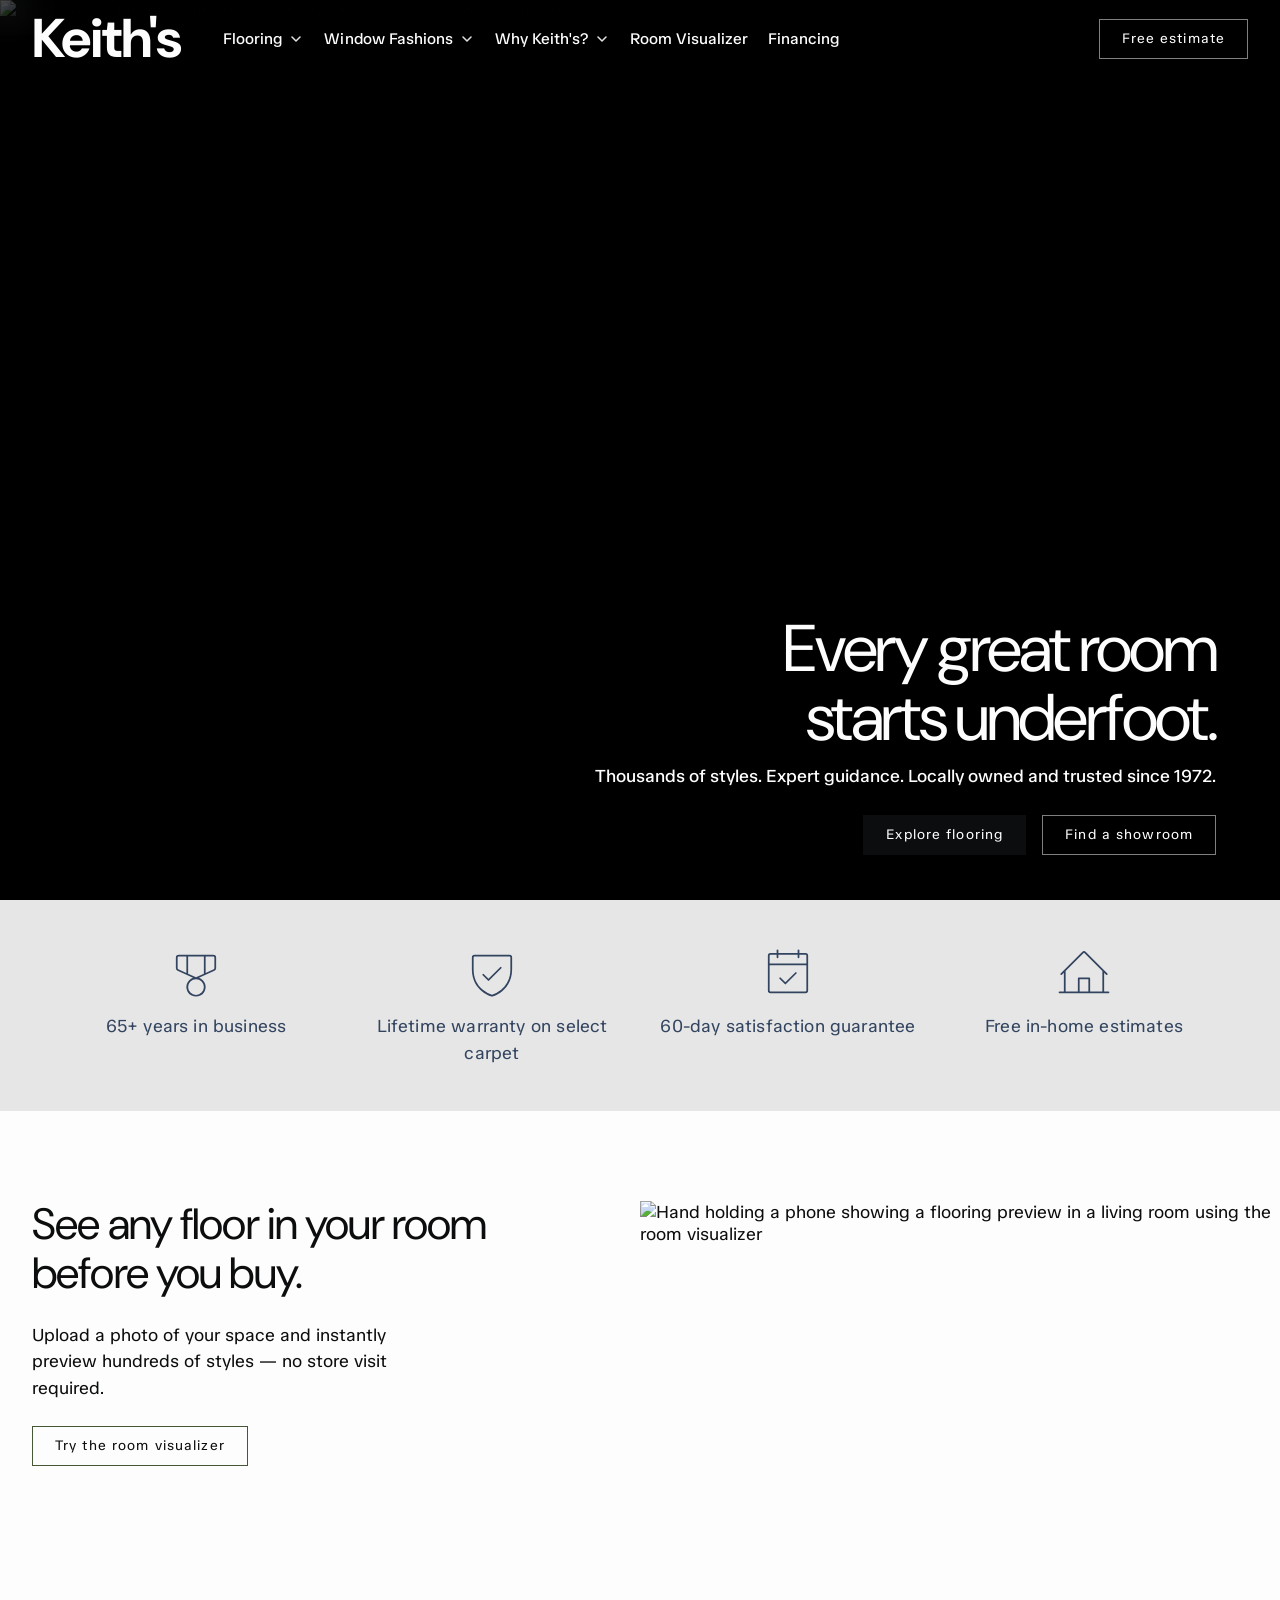
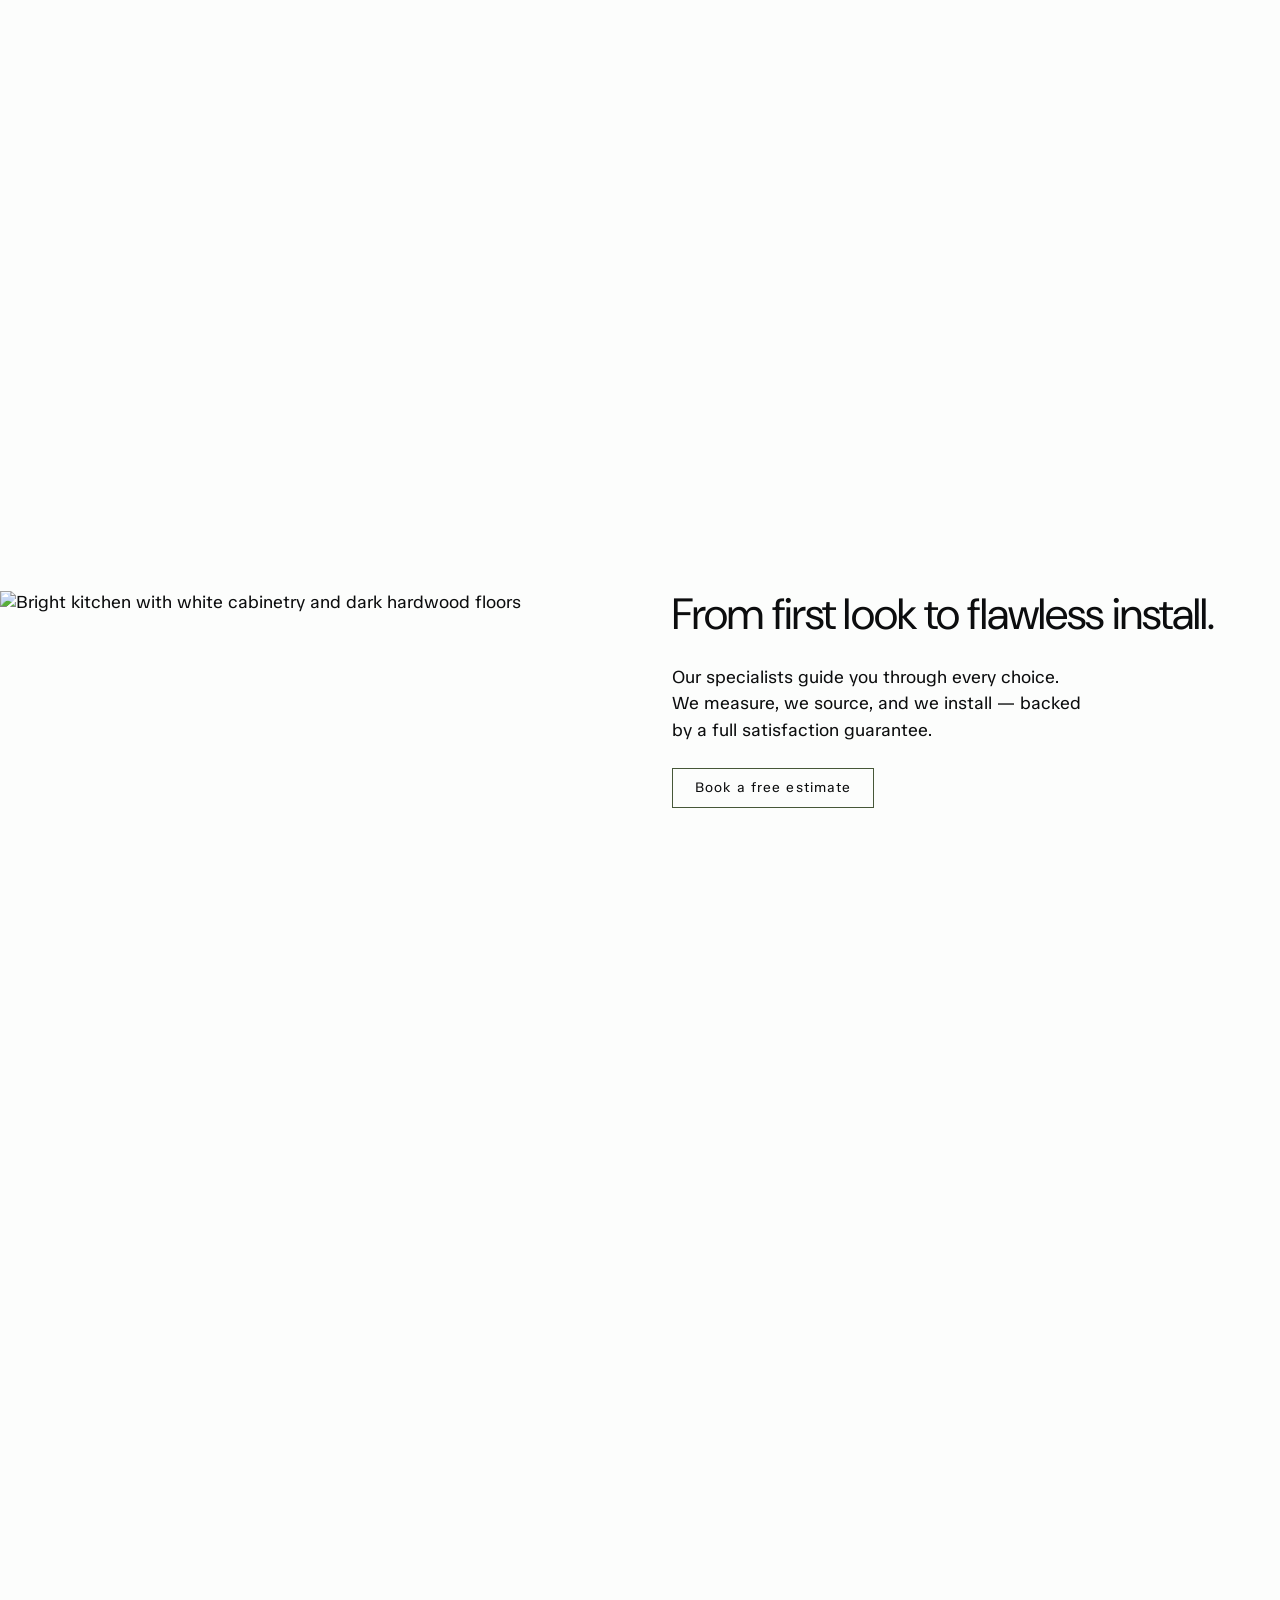
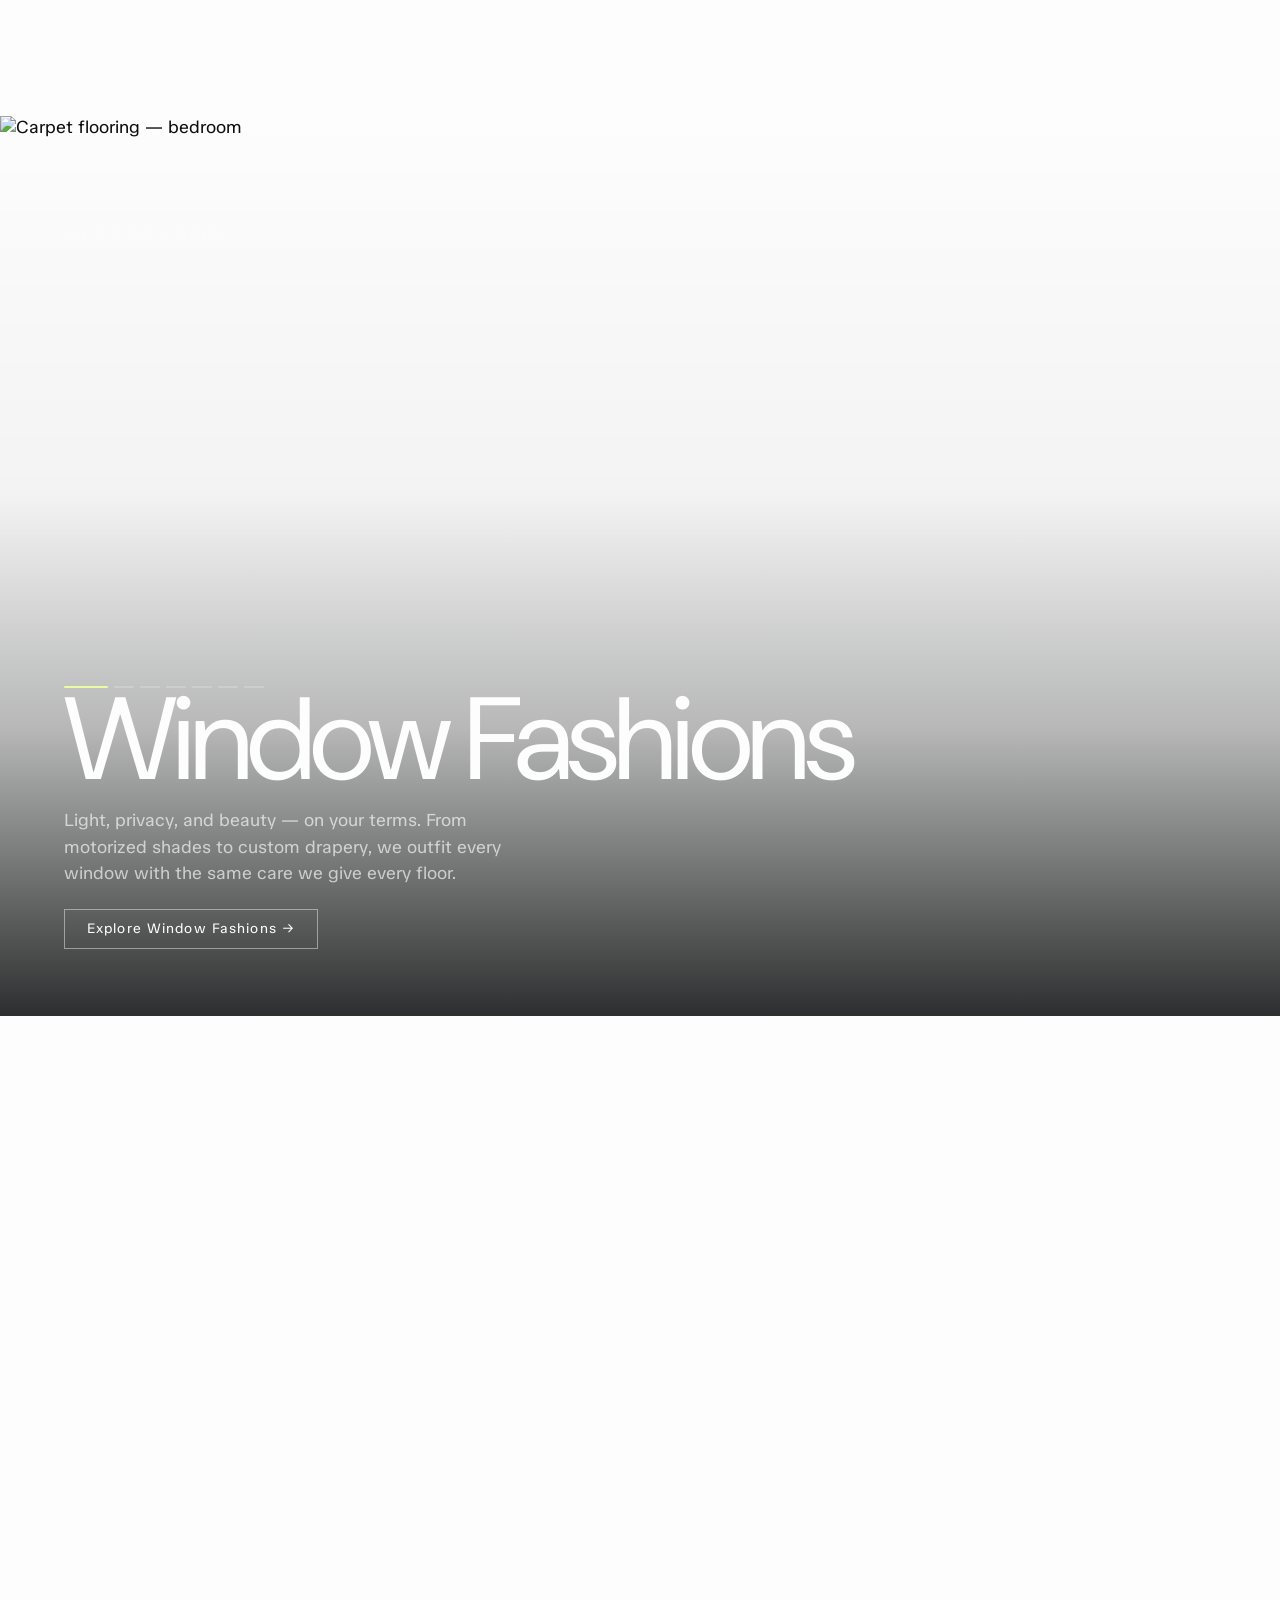
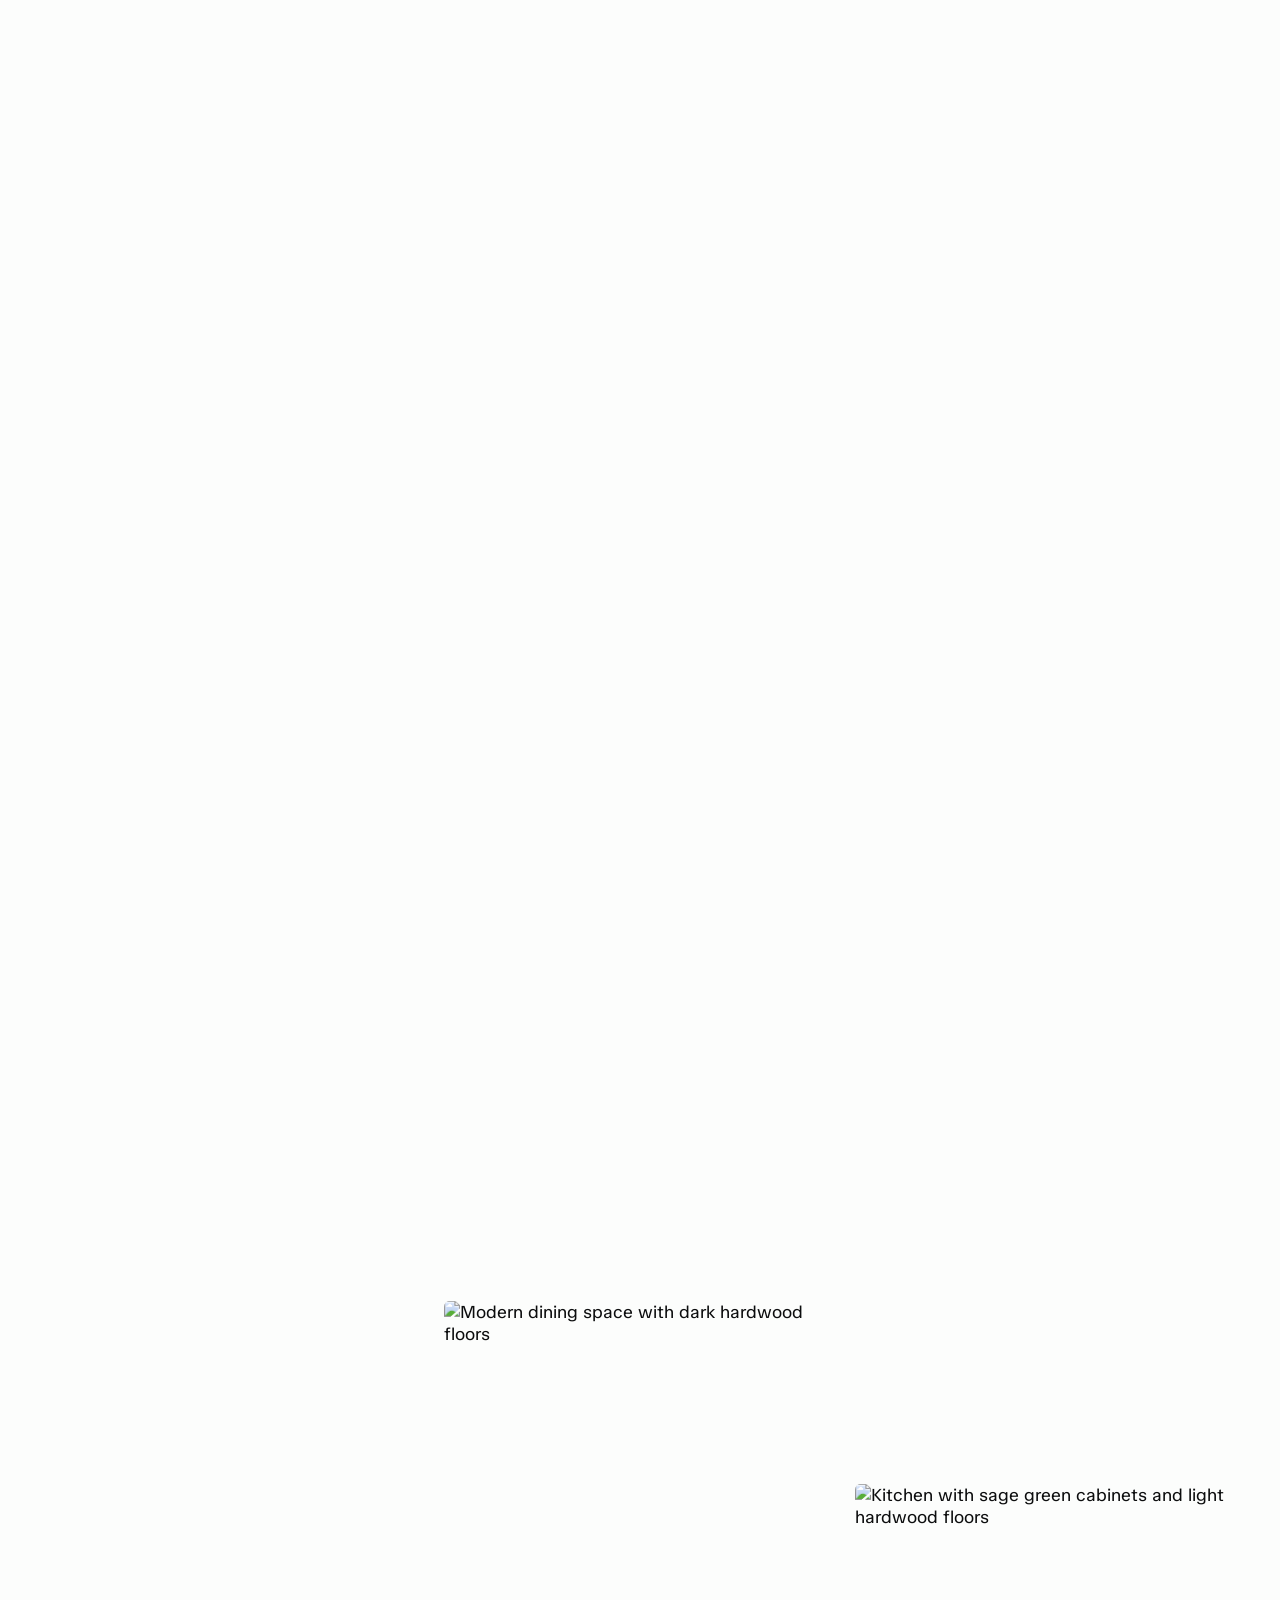
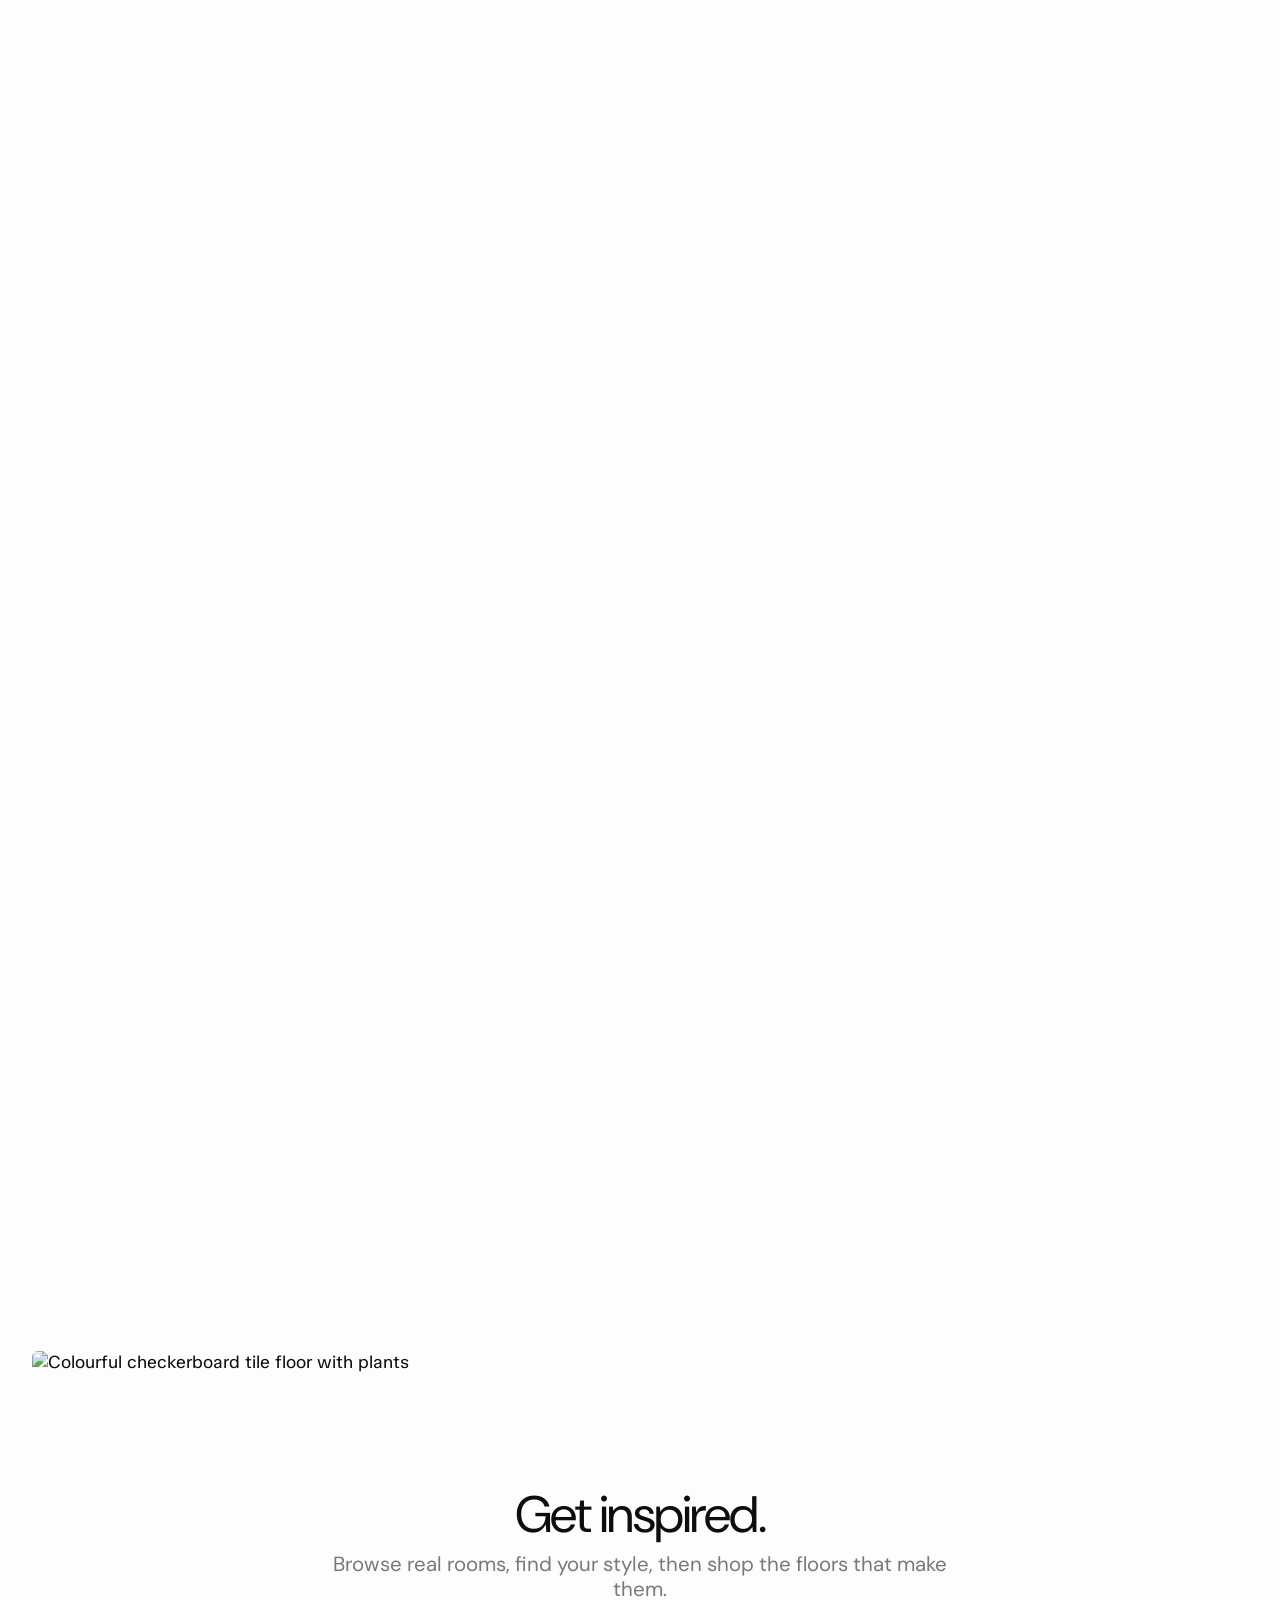
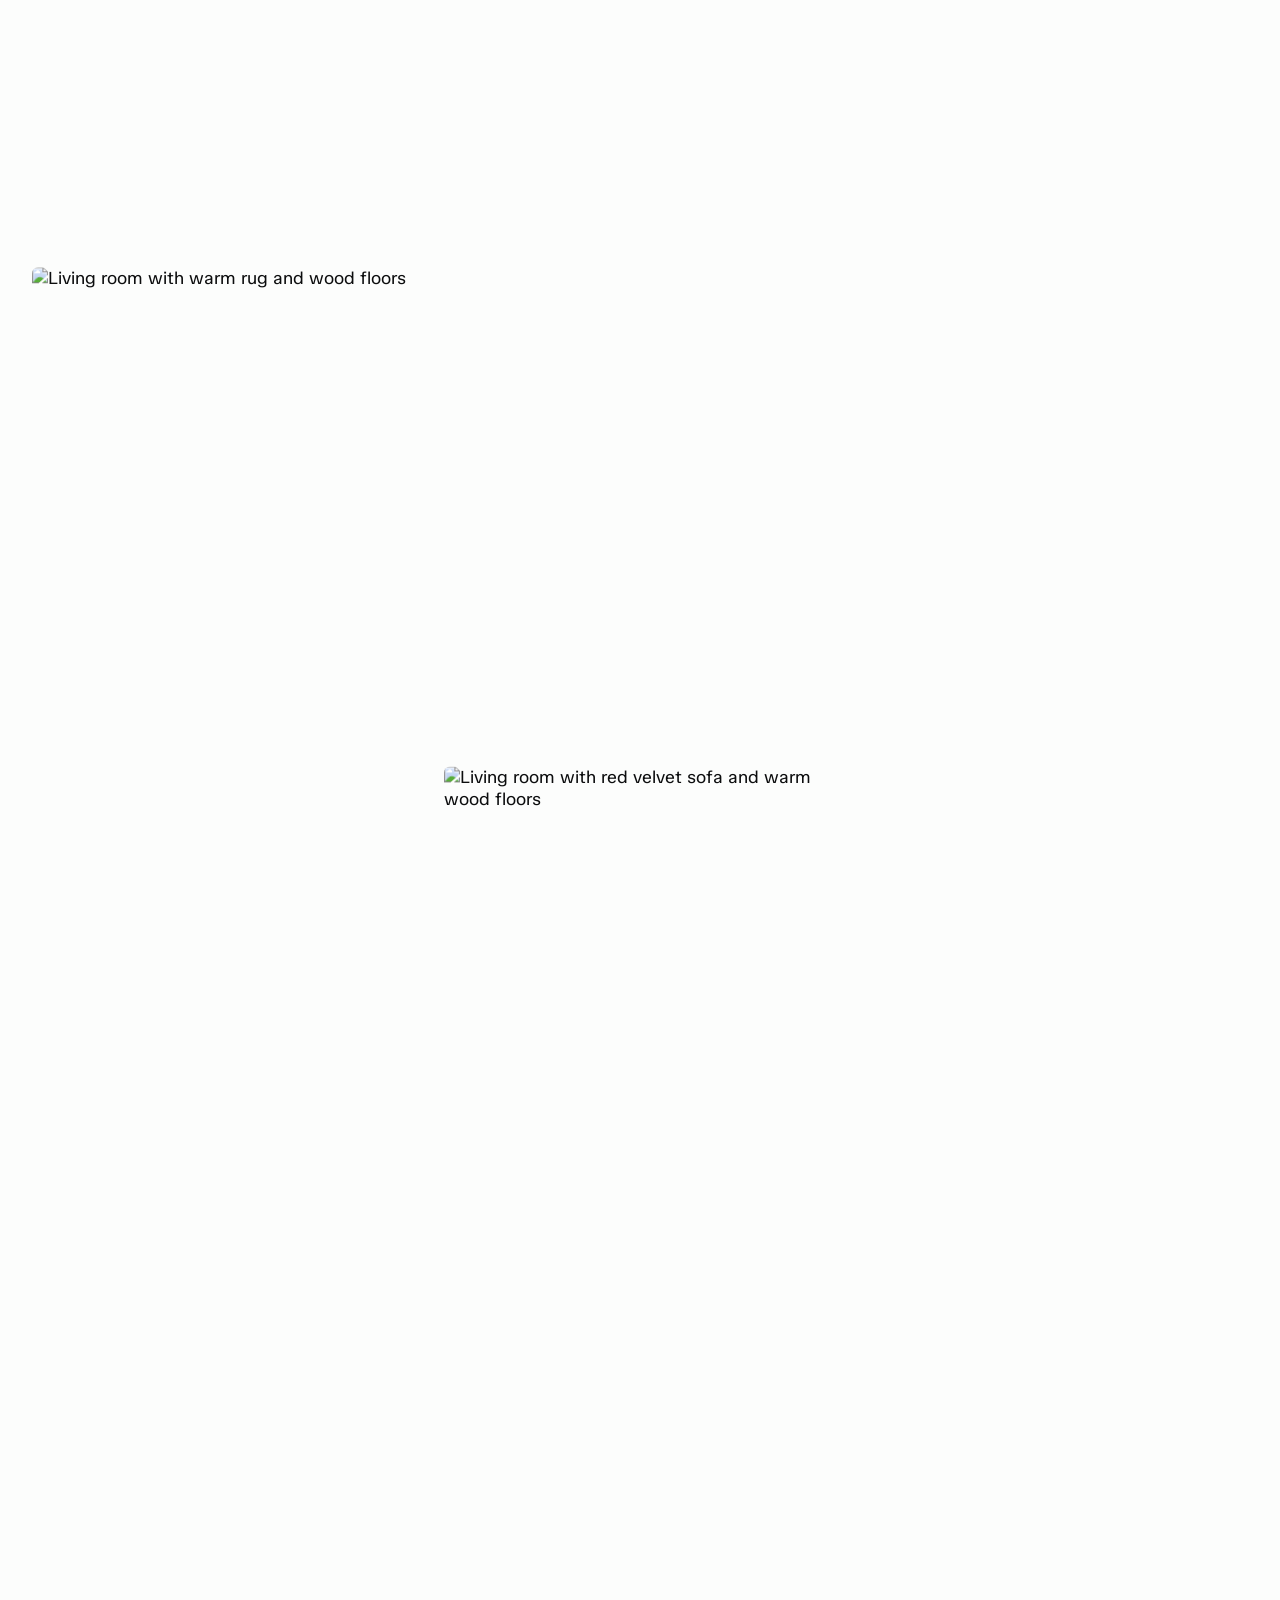
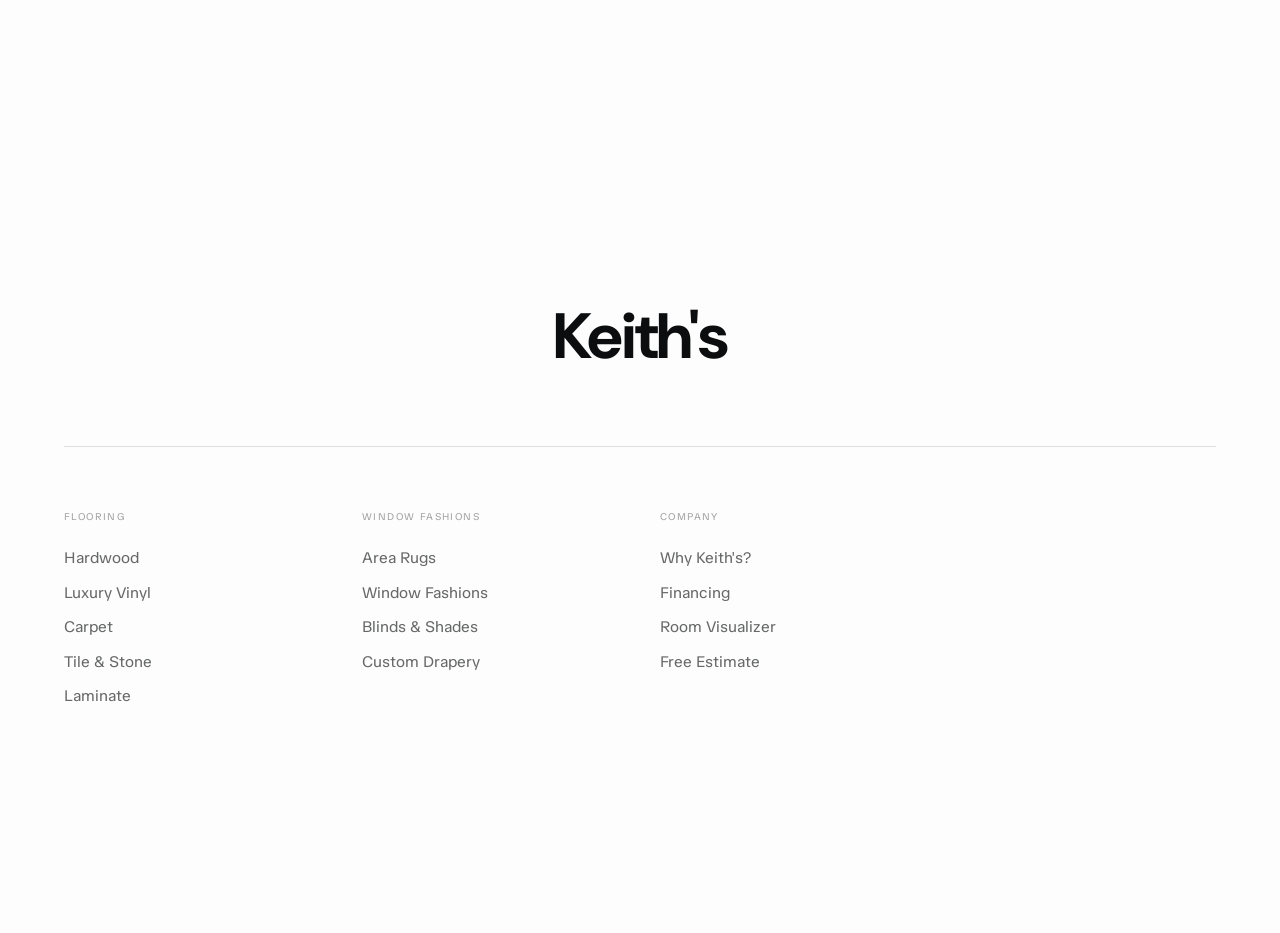
==== commit 8167c779: "Add Our Story page and polish landing page - Add our-story.html with hero, chapter sections, stats, " ====
--- a/gold sketch 1.html
+++ b/gold sketch 1.html
@@ -6,7 +6,7 @@
   <title>Keith's Flooring & Window Fashions — Abbey Gold</title>
   <link rel="preconnect" href="https://fonts.googleapis.com">
   <link rel="preconnect" href="https://fonts.gstatic.com" crossorigin>
-  <link href="https://fonts.googleapis.com/css2?family=Syne:wght@400;500;700&family=TASA+Orbiter:wght@400;500;700&display=swap" rel="stylesheet">
+  <link href="https://fonts.googleapis.com/css2?family=DM+Sans:ital,opsz,wght@0,9..40,400;0,9..40,500;0,9..40,700;1,9..40,400&family=TASA+Orbiter:wght@400;500;700&display=swap" rel="stylesheet">
   <style>
     /* ─── Reset ─────────────────────────────────────────────────────── */
     *, *::before, *::after {
@@ -45,7 +45,7 @@
       --color-bg:      #FCFDFC;
       --color-text:    #0C0D0E;
       --color-white:   #FCFDFC;
-      --font:          'Syne', sans-serif;
+      --font:          'DM Sans', sans-serif;
       --font-body:     'TASA Orbiter', sans-serif;
     }
 
@@ -157,6 +157,7 @@
       height: 100svh;
       min-height: 480px;
       overflow: hidden;
+      background: #000;
     }
 
     .hero-spacer { display: none; }
@@ -174,18 +175,16 @@
       object-fit: cover;
       object-position: center;
       pointer-events: none;
-      animation: hero-bg-settle 4000ms cubic-bezier(0.25, 0.1, 0.25, 1) both;
+      opacity: 0;
+      transition: opacity 1200ms ease;
     }
 
     .hero__overlay {
       position: absolute;
       inset: 0;
-      background: linear-gradient(
-        to bottom,
-        rgba(0, 0, 0, 0.50)  0%,
-        rgba(0, 0, 0, 0.14) 47%,
-        rgba(0, 0, 0, 0.00) 72%
-      );
+      background:
+        linear-gradient(to bottom,  rgba(0,0,0,0.38) 0%,  rgba(0,0,0,0.00) 30%),
+        linear-gradient(to top,     rgba(0,0,0,0.72) 0%,  rgba(0,0,0,0.00) 60%);
       pointer-events: none;
     }
 
@@ -556,7 +555,7 @@
       display: flex;
       flex-direction: column;
       gap: 24px;
-      padding: var(--pad-y-l) var(--pad-x-s) 0;
+      padding: var(--pad-y-l) var(--pad-x-s) var(--pad-y-l);
       position: sticky;
       top: calc(var(--navbar-h, 130px) + var(--pad-y-l));
       align-self: flex-start;
@@ -787,7 +786,7 @@
     }
 
     /* ─── Product Showcase ─────────────────────────────────────────── */
-    .ps { position: relative; padding-top: 50vh; }
+    .ps { position: relative; padding-top: 25vh; }
 
     .ps__track { position: relative; /* height set by JS */ }
 
@@ -809,23 +808,20 @@
       position: absolute;
       inset: 0;
       opacity: 0;
-      transform: scale(1.03);
+      transform: translateY(100%);
       will-change: opacity, transform;
-      transition: opacity 2000ms cubic-bezier(0.37, 0, 0.63, 1),
-                  transform 2000ms cubic-bezier(0.37, 0, 0.63, 1);
-    }
-    .ps__img:first-child,
-    .ps__img.is-active { opacity: 1; transform: scale(1); }
+      transition: opacity 800ms cubic-bezier(0.37, 0, 0.63, 1),
+                  transform 1800ms cubic-bezier(0.16, 1, 0.3, 1);
+    }
+    .ps__img:first-child { opacity: 1; transform: translateY(0); transition: none; }
+    .ps__img.is-active   { opacity: 1; transform: translateY(0); }
 
     .ps__img img {
       width: 100%; height: 100%;
       object-fit: cover; display: block;
     }
 
-    .ps__img--window {
-      background: linear-gradient(145deg, #5e7452 0%, #3e4f38 55%, #6e8460 100%);
-    }
-    .ps__img--window img { display: none; }
+    .ps__img--window img { object-fit: cover; width: 100%; height: 100%; }
 
     /* Bottom vignette on every image */
     .ps__img::after {
@@ -866,13 +862,6 @@
       max-width: min(600px, 58vw);
     }
 
-    .ps__counter {
-      font-family: var(--font-body);
-      font-size: var(--text-caption);
-      letter-spacing: 0.14em;
-      color: rgba(252,253,252,0.38);
-      margin-bottom: 14px;
-    }
 
     .ps__name {
       font-family: var(--font);
@@ -882,7 +871,7 @@
       line-height: 0.88;
       color: var(--color-bg);
       white-space: nowrap;
-      transition: opacity 900ms cubic-bezier(0.37, 0, 0.63, 1);
+      transition: opacity 700ms cubic-bezier(0.37, 0, 0.63, 1);
     }
 
     .ps__blurb {
@@ -892,7 +881,7 @@
       line-height: 1.5;
       max-width: 42ch;
       margin-top: 16px;
-      transition: opacity 900ms cubic-bezier(0.37, 0, 0.63, 1);
+      transition: opacity 700ms cubic-bezier(0.37, 0, 0.63, 1);
     }
 
     .ps__cta {
@@ -915,6 +904,7 @@
       text-decoration: none;
       cursor: pointer;
       transition:
+        opacity          700ms cubic-bezier(0.37, 0, 0.63, 1),
         background-color 180ms linear,
         color            180ms linear,
         border-color     180ms linear;
@@ -1027,7 +1017,8 @@
 
   <header class="navbar" id="navbar">
     <script>
-      if (!window.matchMedia('(prefers-reduced-motion: reduce)').matches) {
+      if (!window.matchMedia('(prefers-reduced-motion: reduce)').matches &&
+          !sessionStorage.getItem('ps-session-start')) {
         document.currentScript.parentElement.classList.add('nav-sequencing');
       }
     </script>
@@ -1078,7 +1069,7 @@
               </svg>
             </a>
             <ul class="nav-dropdown" aria-label="Why Keith's?">
-              <li><a href="#our-story"     class="nav-dropdown__link">Our Story</a></li>
+              <li><a href="our-story.html" class="nav-dropdown__link">Our Story</a></li>
               <li><a href="#installers"    class="nav-dropdown__link">Expert Installers</a></li>
               <li><a href="#guarantee"     class="nav-dropdown__link">Satisfaction Guarantee</a></li>
               <li><a href="#reviews"       class="nav-dropdown__link">Customer Reviews</a></li>
@@ -1119,7 +1110,7 @@
           Every great room<br>
           starts underfoot.
         </h1>
-        <p class="hero__sub">Thousands of styles. Expert guidance. Locally owned and trusted since 1958.</p>
+        <p class="hero__sub">Thousands of styles. Expert guidance. Locally owned and trusted since 1972.</p>
       </div>
       <div class="hero__actions">
         <a href="#flooring" class="btn btn--primary">Explore flooring</a>
@@ -1203,7 +1194,7 @@
             <img src="https://www.figma.com/api/mcp/asset/887ae287-4457-43db-87c5-6693baff816b" alt="Area rugs — living room" loading="lazy">
           </div>
           <div class="ps__img ps__img--window">
-            <img src="" alt="" aria-hidden="true">
+            <img src="ps-window.jpg" alt="Window fashions — custom shades and drapery" loading="lazy">
           </div>
         </div>
 
@@ -1212,7 +1203,6 @@
         </div>
 
         <div class="ps__content">
-          <p class="ps__counter" id="psCounter">01 / 07</p>
           <div class="ps__dots" id="psDots" aria-hidden="true">
             <button class="ps__dot is-active" tabindex="-1"></button>
             <button class="ps__dot" tabindex="-1"></button>
@@ -1274,6 +1264,9 @@
       const navCta   = document.querySelector('.navbar__actions .btn--outline');
 
       const reveal = () => {
+        const isFirst = !sessionStorage.getItem('ps-session-start');
+        sessionStorage.setItem('ps-session-start', '1');
+        if (img) img.style.opacity = '1';
         content.style.animationPlayState = 'running';
         // CSS animations sit above the author cascade and override inline styles.
         // Once the entrance finishes, clear the animation so the scroll-exit fade
@@ -1282,11 +1275,13 @@
           content.style.animation = 'none';
           content.style.opacity   = '1';
         }, { once: true });
-        setTimeout(() => {
-          logo.style.animationPlayState = 'running';
-          navLinks.forEach(link => { link.style.animationPlayState = 'running'; });
-          setTimeout(() => { navCta.style.animationPlayState = 'running'; }, 750);
-        }, 500);
+        if (isFirst) {
+          setTimeout(() => {
+            logo.style.animationPlayState = 'running';
+            navLinks.forEach(link => { link.style.animationPlayState = 'running'; });
+            setTimeout(() => { navCta.style.animationPlayState = 'running'; }, 750);
+          }, 500);
+        }
       };
 
       if (img.complete && img.naturalWidth > 0) { reveal(); }
@@ -1450,8 +1445,7 @@
       }, { passive: true });
     })();
 
-    // Trust banner + viz-blocks: delayed catch-up scroll + padding shrink
-    // Merged into one rAF so getBoundingClientRect reads the freshly-set transform
+    // Trust banner exit fade + viz-block / gallery / product exit fades
     (function () {
       if (window.matchMedia('(prefers-reduced-motion: reduce)').matches) return;
       const banner       = document.querySelector('.trust-banner');
@@ -1462,32 +1456,10 @@
       const psExitEls    = Array.from(document.querySelectorAll('.ps__content, .ps__label'));
       if (!banner || !hero) return;
 
-      // Golden-ratio padding: settled = icon height × φ, entering = settled × φ
-      const PHI    = 1.618;
-      const icon   = banner.querySelector('.trust-item__icon');
-      const iconH  = (icon && icon.offsetHeight > 0) ? icon.offsetHeight : 56;
-      const padMin = iconH * PHI;         // ~90.6px — settled state
-      const padMax = padMin * PHI;        // ~146.5px — entering state
-
       function update() {
-        const vh     = window.innerHeight;
-        const catch_ = hero.offsetHeight * 0.65;
-        const offset = vh * 0.45;
-        const t      = Math.max(0, 1 - window.scrollY / catch_);
-        const ty     = (offset * t).toFixed(2);
-
-        // Banner slides down via transform (GPU); margin-top on first viz-block
-        // closes the gap without breaking position:sticky on viz-block__text
-        banner.style.transform = `translateY(${ty}px)`;
-        if (vizBlocks[0]) vizBlocks[0].style.marginTop = ty + 'px';
-
-        // Padding shrink + exit fade — both read rect AFTER transform (forces layout)
-        const rect          = banner.getBoundingClientRect();
-        const bannerCenterY = rect.top + rect.height / 2;
-        const progress      = Math.min(Math.max(1 - (bannerCenterY - vh / 2) / (vh / 2), 0), 1);
-        const padValue      = padMax + (padMin - padMax) * progress;
-        banner.style.paddingTop    = padValue + 'px';
-        banner.style.paddingBottom = padValue + 'px';
+        const vh = window.innerHeight;
+
+        const rect = banner.getBoundingClientRect();
 
         if (bannerInner) {
           const fadeOver = vh * 0.55;
@@ -1550,7 +1522,6 @@
       const nameEl  = document.getElementById('psName');
       const blurbEl = document.getElementById('psBlurb');
       const ctaEl   = document.getElementById('psCta');
-      const counter = document.getElementById('psCounter');
       const dots    = Array.from(document.querySelectorAll('#psDots .ps__dot'));
       const images  = Array.from(document.querySelectorAll('.ps__img'));
       if (!track || !images.length) return;
@@ -1611,9 +1582,10 @@
       }
 
       const scrollStep = () => window.innerHeight * 0.50;
+      const tailHold   = () => window.innerHeight * 1.0; // extra dwell on last card
 
       function setHeight() {
-        track.style.height = (window.innerHeight + (N - 1) * scrollStep()) + 'px';
+        track.style.height = (window.innerHeight + (N - 1) * scrollStep() + tailHold()) + 'px';
       }
       setHeight();
       window.addEventListener('resize', setHeight, { passive: true });
@@ -1622,6 +1594,7 @@
         if (idx === activeIdx) return;
         activeIdx = idx;
         const p = products[idx];
+        // Exit: fade out
         nameEl.style.opacity  = '0';
         blurbEl.style.opacity = '0';
         ctaEl.style.opacity   = '0';
@@ -1630,8 +1603,6 @@
           blurbEl.textContent = p.blurb;
           ctaEl.textContent   = p.cta + ' →';
           ctaEl.href          = p.href;
-          counter.textContent =
-            String(idx + 1).padStart(2, '0') + ' / ' + String(N).padStart(2, '0');
           nameEl.style.opacity  = '1';
           blurbEl.style.opacity = '1';
           ctaEl.style.opacity   = '1';
@@ -1639,10 +1610,7 @@
         dots.forEach((d, i) => d.classList.toggle('is-active', i === idx));
       }
 
-      // Queued transition engine: images step one at a time regardless of scroll speed
-      let displayedIdx  = 0;
-      let transitioning = false;
-      let latestScrolled = 0;
+      let displayedIdx = 0;
       let raf = null;
 
       function targetFromScrolled(s) {
@@ -1662,20 +1630,10 @@
         displayedIdx = idx;
       }
 
-      function advanceOne() {
-        const target = targetFromScrolled(latestScrolled);
-        if (target === displayedIdx) { transitioning = false; return; }
-        transitioning = true;
-        const next = target > displayedIdx ? displayedIdx + 1 : displayedIdx - 1;
-        applyDisplay(next);
-        // wait for CSS transition to finish before allowing next step
-        setTimeout(advanceOne, 2100);
-      }
-
       function update() {
         const scrolled = -track.getBoundingClientRect().top;
-        latestScrolled = Math.max(scrolled, 0);
-        if (!transitioning) advanceOne();
+        const target = targetFromScrolled(Math.max(scrolled, 0));
+        if (target !== displayedIdx) applyDisplay(target);
       }
 
       window.addEventListener('scroll', () => {
@@ -1738,9 +1696,9 @@
         raf = null;
         const vh = window.innerHeight;
 
-        // Dark: drifts in over 50% vh after viz-block fully exits — cinematic, unhurried
+        // Dark: drifts in over 25% vh after viz-block fully exits — matches halved ps padding
         const rd = darkTrigger.getBoundingClientRect();
-        const tDark = sineInOut(Math.min(Math.max(-rd.bottom / (vh * 0.50), 0), 1));
+        const tDark = sineInOut(Math.min(Math.max(-rd.bottom / (vh * 0.25), 0), 1));
 
         // Light: gradual return over 1.5 viewports as gallery approaches
         // Accent: bg shifts to lime as we scroll into the 38vh padding zone above footer
@@ -1863,7 +1821,7 @@
     </nav>
     <div class="footer__bottom">
       <p class="footer__copy">&copy; 2024 Keith's Flooring &amp; Window Fashions. All rights reserved.</p>
-      <p class="footer__copy">Locally owned since 1958.</p>
+      <p class="footer__copy">Locally owned since 1972.</p>
     </div>
   </div>
   </footer>
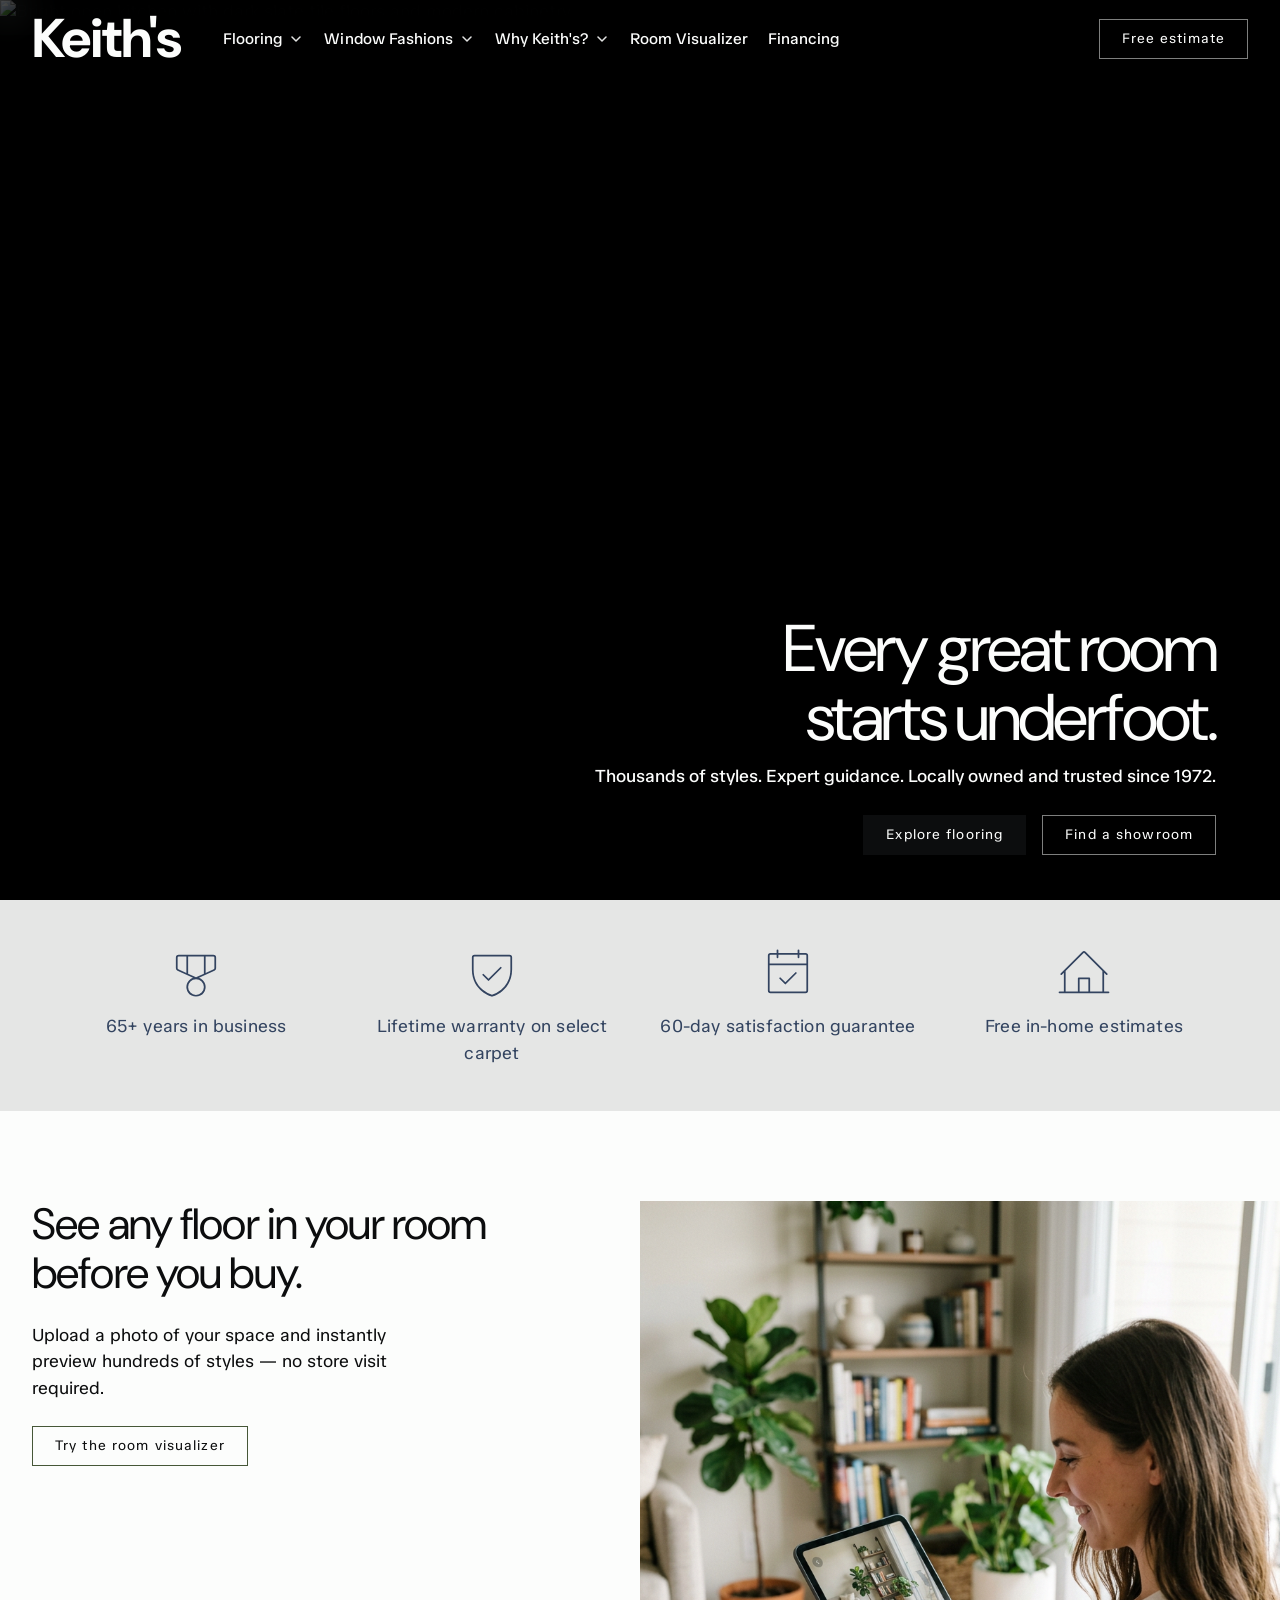
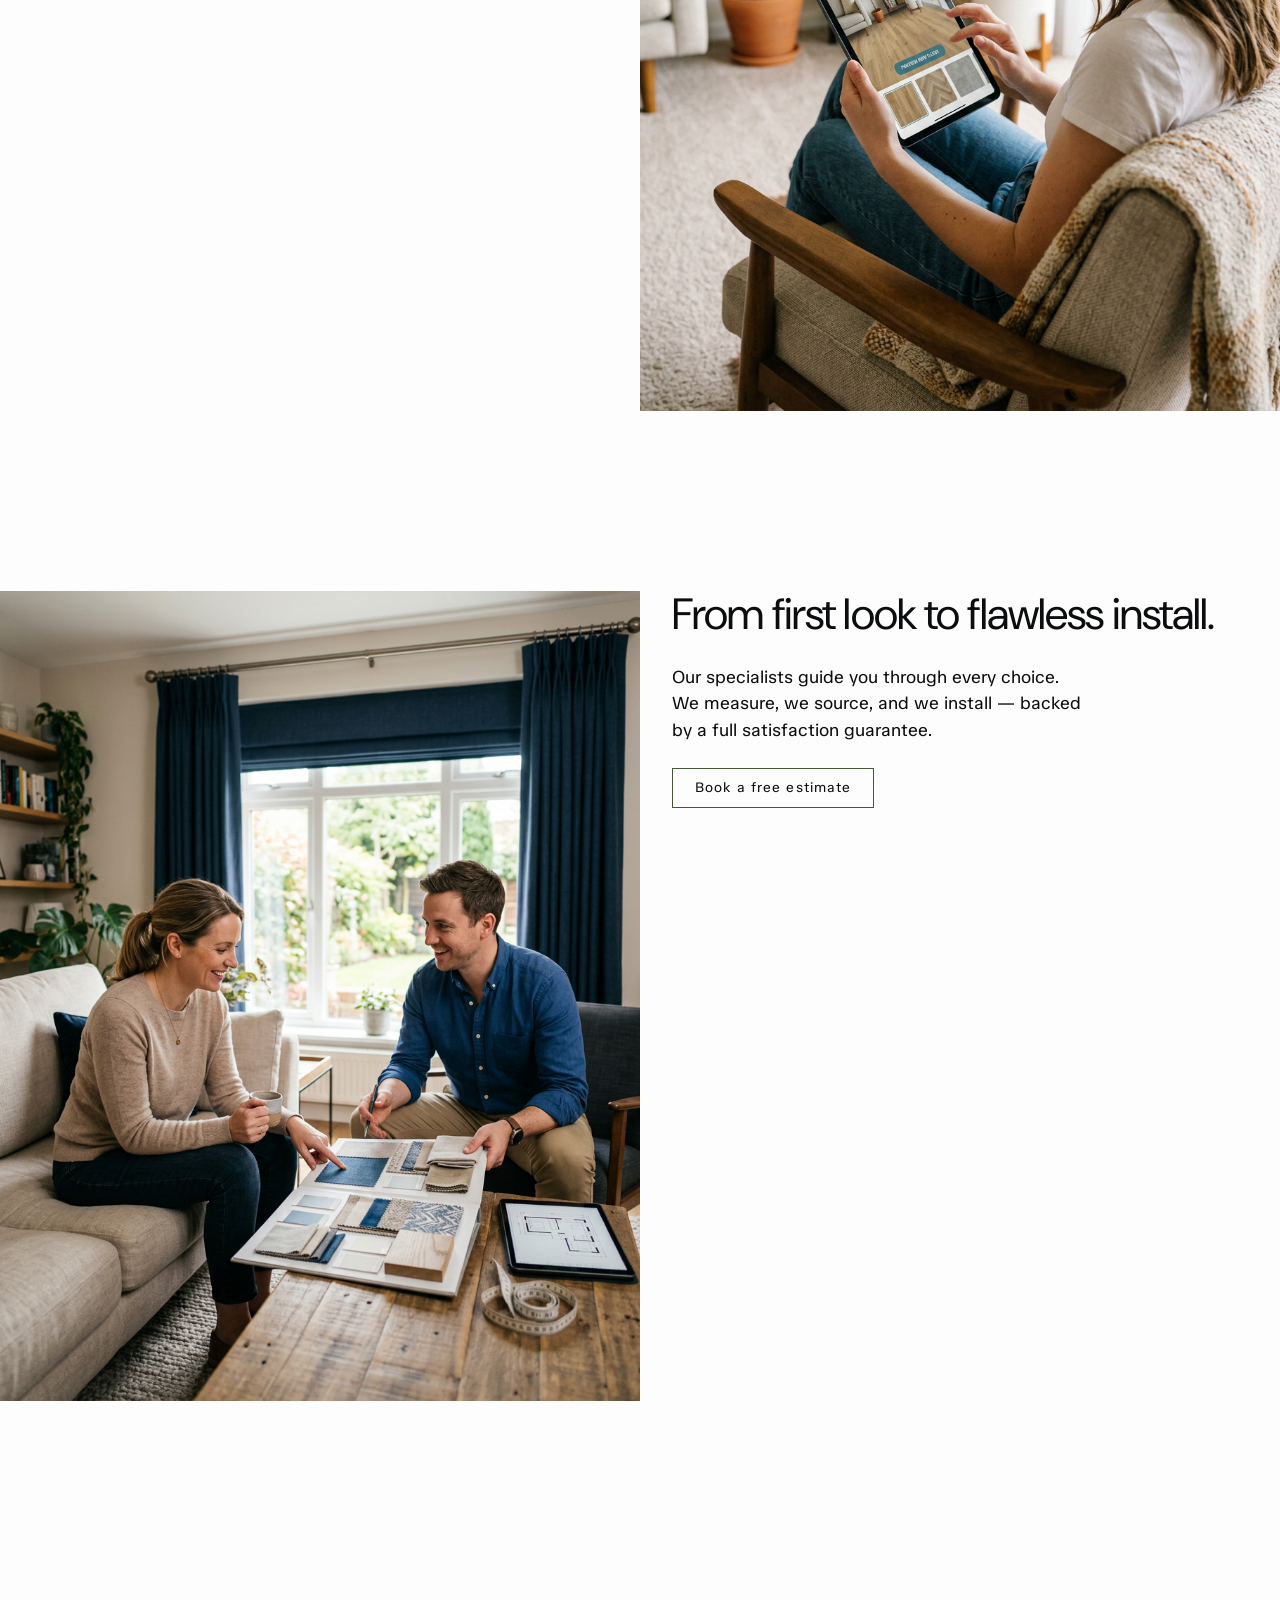
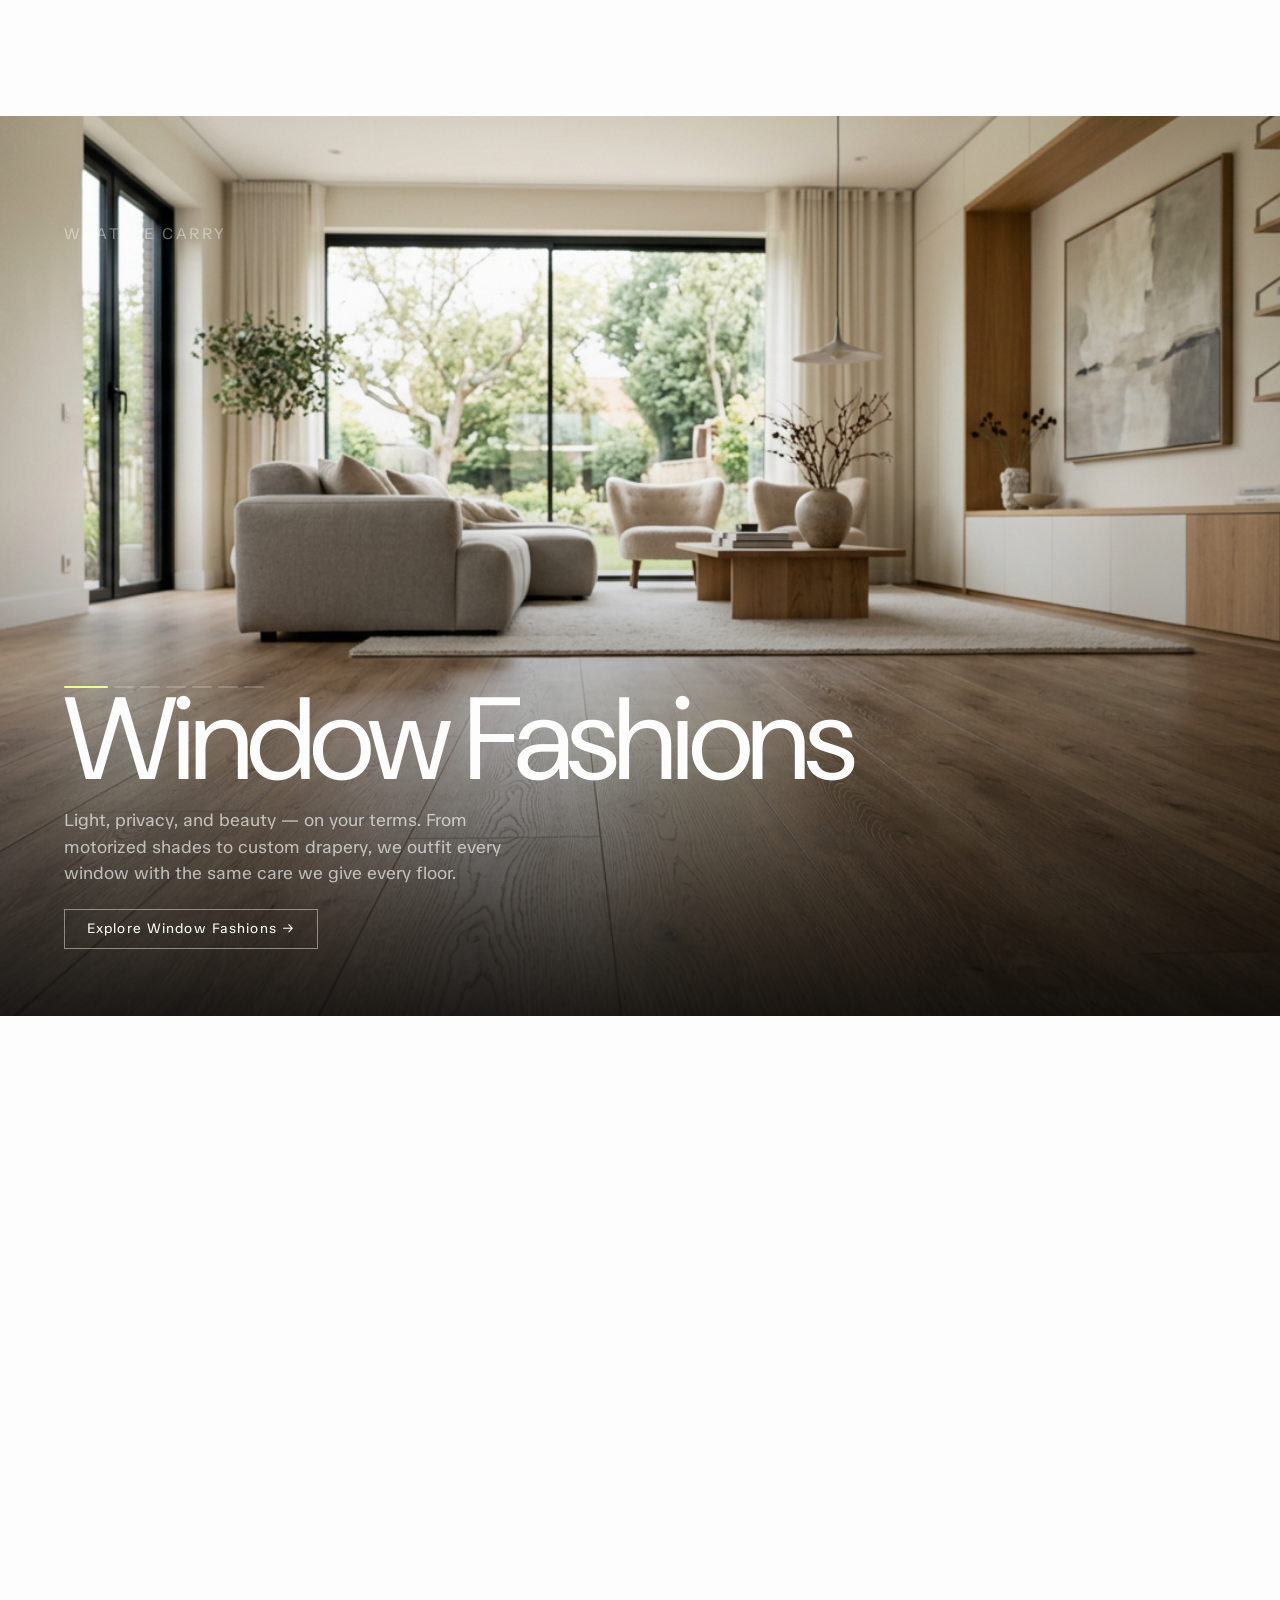
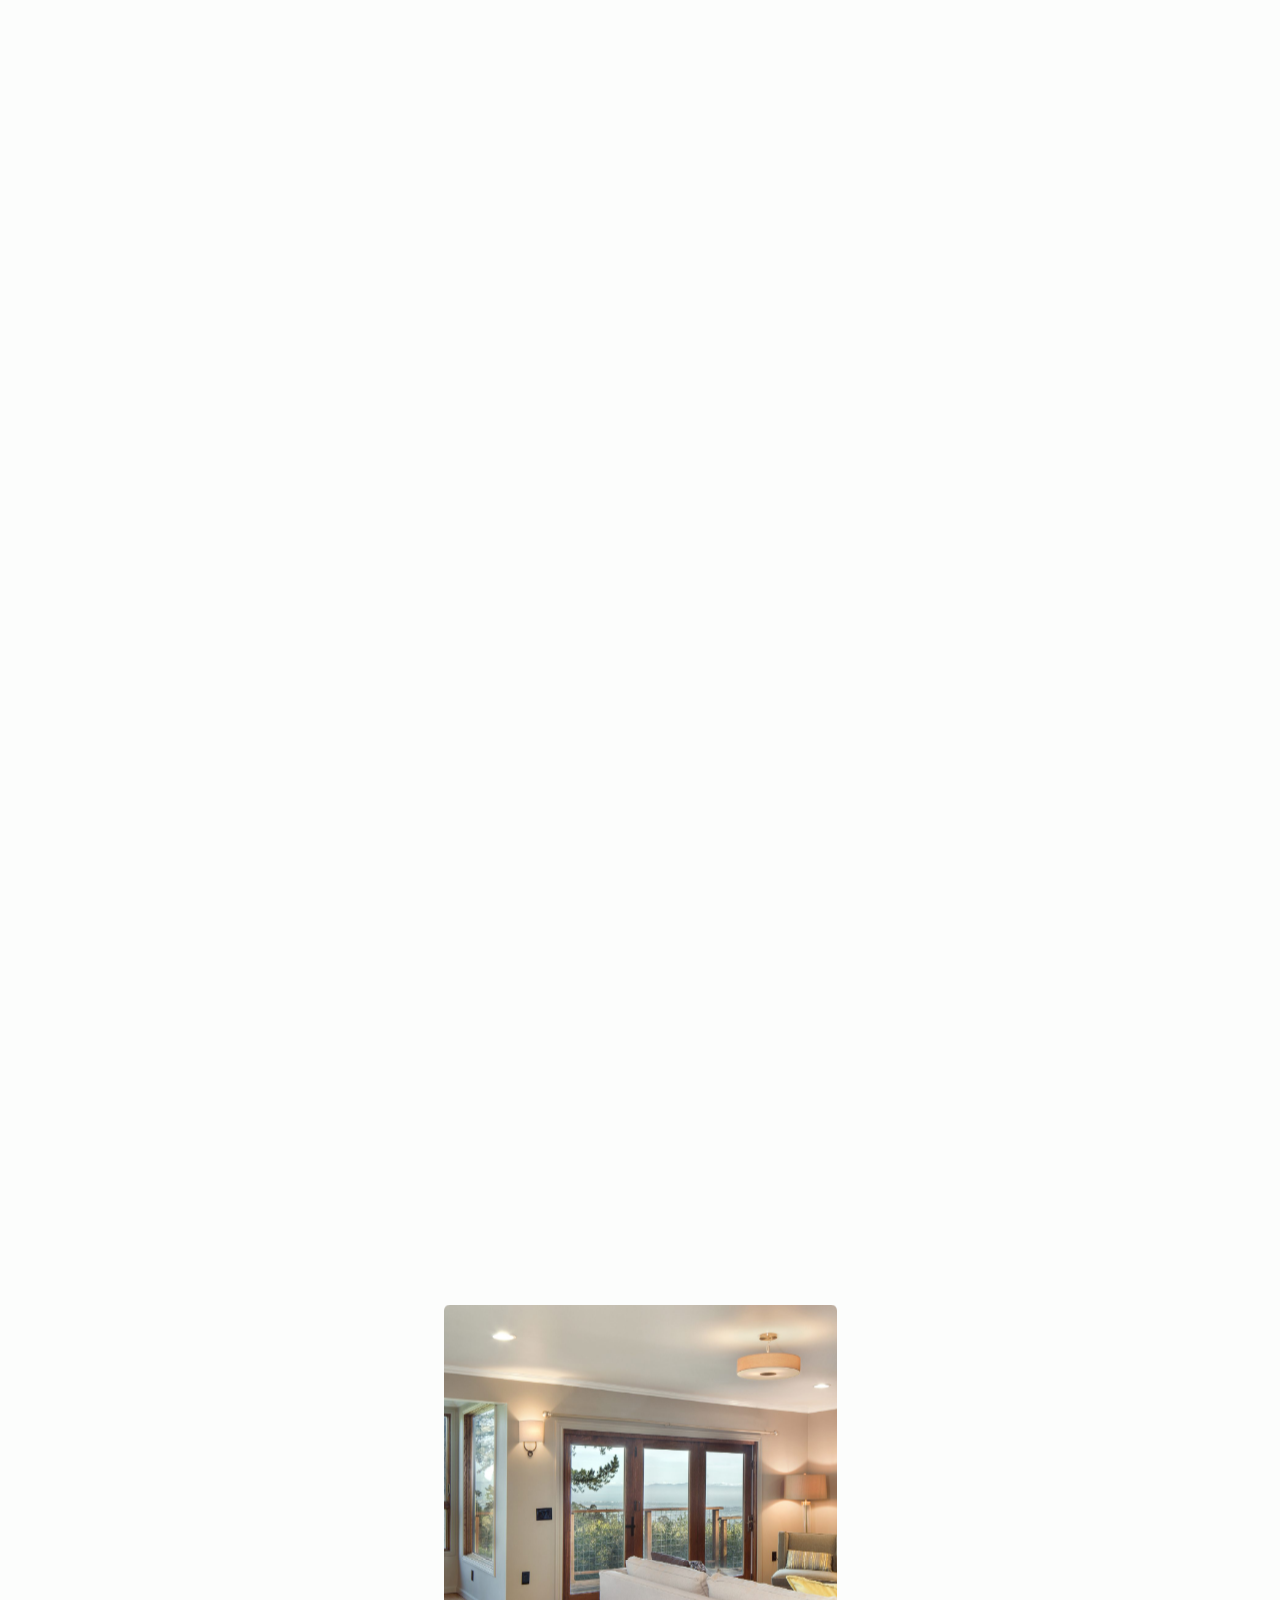
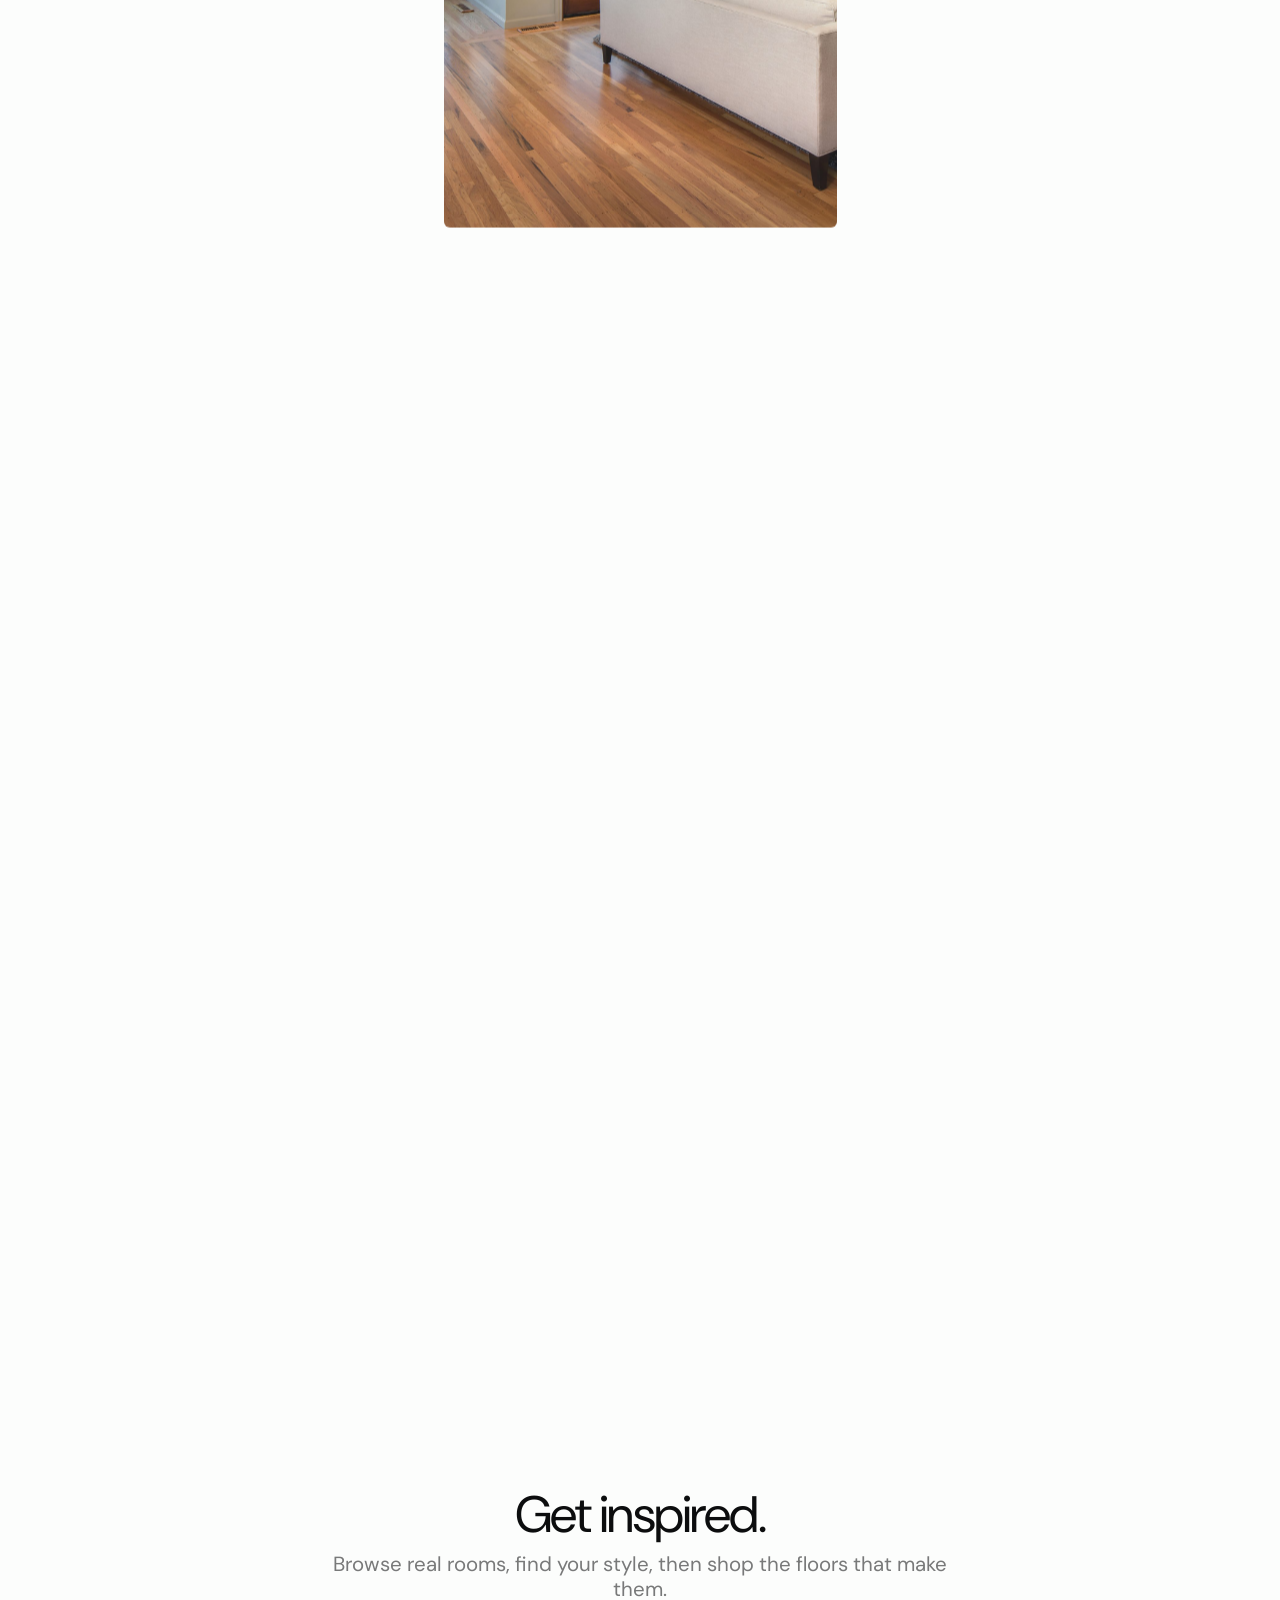
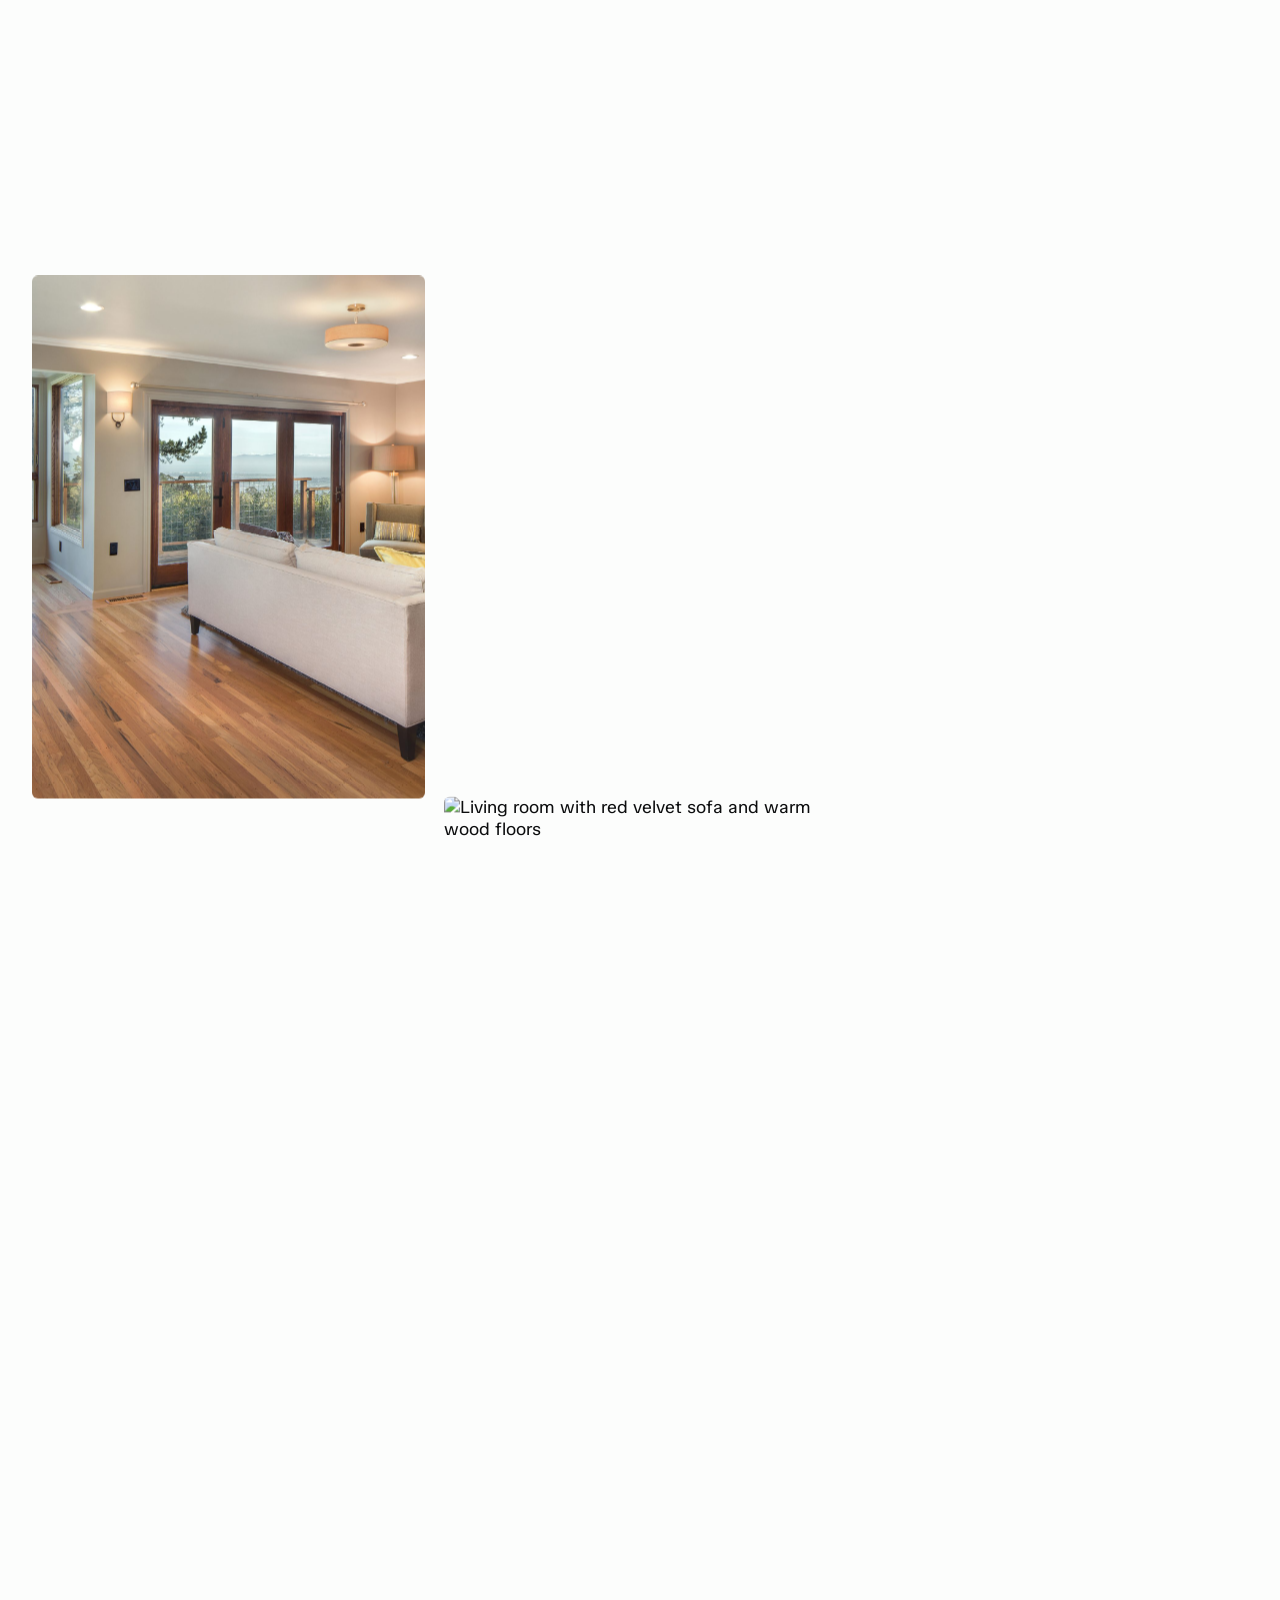
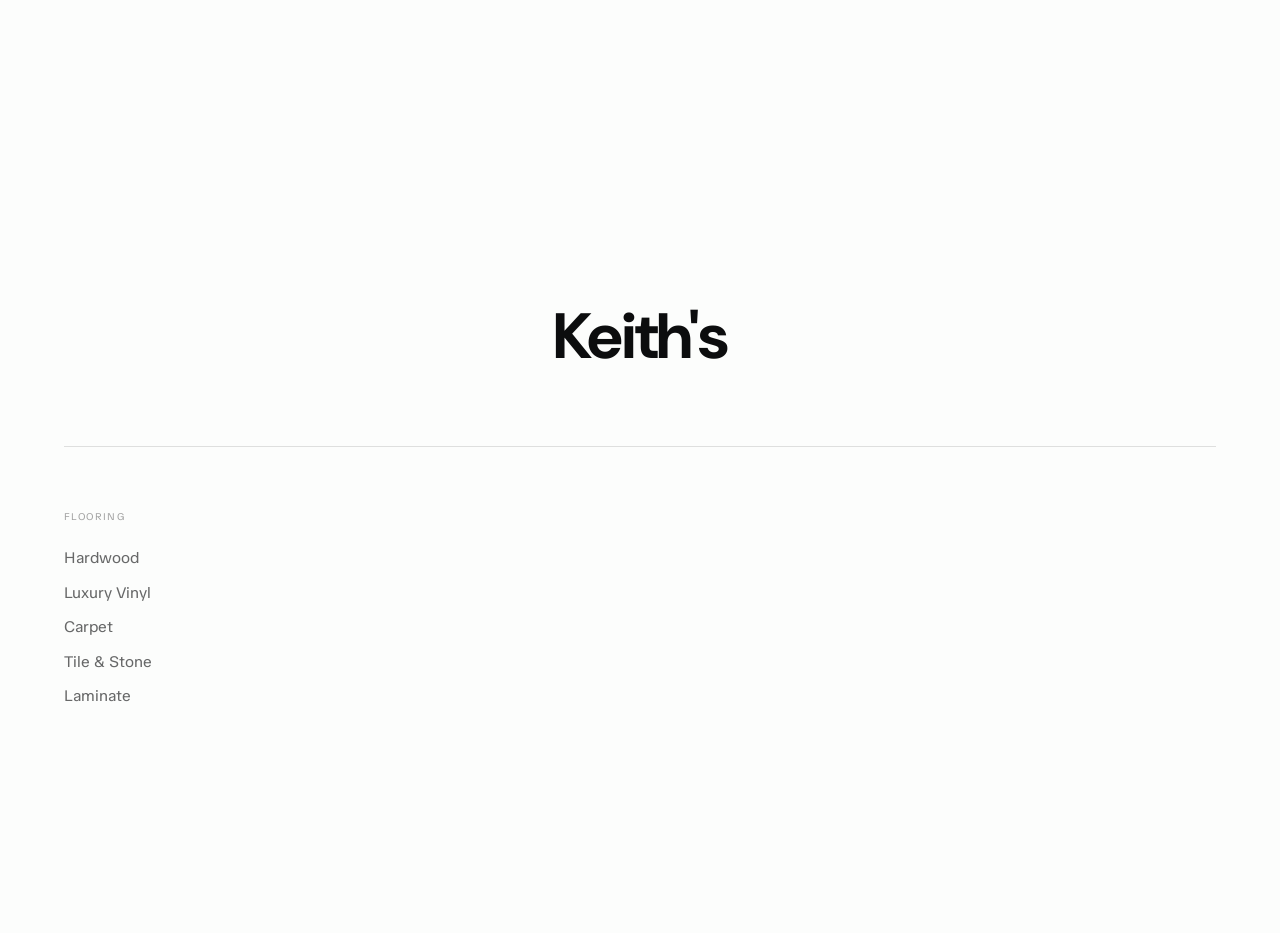
==== commit e3200690: "Add local product and hero images, fix broken Figma asset URLs All Figma MCP asset URLs replaced wit" ====
--- a/gold sketch 1.html
+++ b/gold sketch 1.html
@@ -1100,7 +1100,7 @@
   <section class="hero">
     <img
       class="hero__bg"
-      src="https://www.figma.com/api/mcp/asset/d8dde3ef-21b2-4bf5-89a0-3e8d8ef99a8c"
+      src="ps-hero.jpg"
       alt="Bright open kitchen with dark slate tile floors and modern cabinetry"
     >
     <div class="hero__overlay"></div>
@@ -1150,7 +1150,7 @@
     </div>
     <div class="viz-block__image">
       <img
-        src="https://www.figma.com/api/mcp/asset/d0938526-621a-4cec-aa86-ba54cca8e0de"
+        src="ps-viz1.png"
         alt="Hand holding a phone showing a flooring preview in a living room using the room visualizer"
       >
     </div>
@@ -1164,7 +1164,7 @@
     </div>
     <div class="viz-block__image">
       <img
-        src="https://www.figma.com/api/mcp/asset/d8dde3ef-21b2-4bf5-89a0-3e8d8ef99a8c"
+        src="ps-viz2.png"
         alt="Bright kitchen with white cabinetry and dark hardwood floors"
       >
     </div>
@@ -1176,22 +1176,22 @@
 
         <div class="ps__images">
           <div class="ps__img">
-            <img src="https://www.figma.com/api/mcp/asset/1cc4e0a5-8725-4879-b24a-211556fe57ae" alt="Carpet flooring — bedroom" loading="lazy">
+            <img src="ps-hardwood.jpg" alt="Hardwood flooring — living room" loading="lazy">
           </div>
           <div class="ps__img">
-            <img src="https://www.figma.com/api/mcp/asset/887ae287-4457-43db-87c5-6693baff816b" alt="Hardwood flooring — living room" loading="lazy">
+            <img src="ps-vinyl.jpg" alt="Luxury vinyl flooring — living room" loading="lazy">
           </div>
           <div class="ps__img">
-            <img src="https://www.figma.com/api/mcp/asset/8c0f620a-ea36-47d3-bf14-490fc783bf23" alt="Luxury vinyl flooring — living room" loading="lazy">
+            <img src="ps-carpet.jpg" alt="Carpet flooring — bedroom" loading="lazy">
           </div>
           <div class="ps__img">
-            <img src="https://www.figma.com/api/mcp/asset/46013bd2-2f8e-4d2d-8717-d2f2f56b89f2" alt="Tile and stone flooring — bathroom" loading="lazy">
+            <img src="ps-tile.jpg" alt="Tile and stone flooring — bathroom" loading="lazy">
           </div>
           <div class="ps__img">
-            <img src="https://www.figma.com/api/mcp/asset/1cc4e0a5-8725-4879-b24a-211556fe57ae" alt="Laminate flooring" loading="lazy">
+            <img src="ps-laminate.jpg" alt="Laminate flooring" loading="lazy">
           </div>
           <div class="ps__img">
-            <img src="https://www.figma.com/api/mcp/asset/887ae287-4457-43db-87c5-6693baff816b" alt="Area rugs — living room" loading="lazy">
+            <img src="ps-rugs.jpg" alt="Area rugs — living room" loading="lazy">
           </div>
           <div class="ps__img ps__img--window">
             <img src="ps-window.jpg" alt="Window fashions — custom shades and drapery" loading="lazy">
@@ -1229,26 +1229,26 @@
     <div class="ig__grid">
       <div class="ig__col ig__col--1">
         <div class="ig__card" data-ig-speed="0.10">
-          <img src="https://www.figma.com/api/mcp/asset/004453ea-e7c9-4bdf-97a0-ab0f00336e62" alt="Living room with warm rug and wood floors" loading="lazy">
+          <img src="ps-gallery-placeholder.png" alt="Living room with warm rug and wood floors" loading="lazy">
         </div>
         <div class="ig__card" data-ig-speed="0.14">
-          <img src="https://www.figma.com/api/mcp/asset/4559c787-bc78-4869-994d-f5e0a6344e9c" alt="Colourful checkerboard tile floor with plants" loading="lazy">
+          <img src="ps-hero.jpg" alt="Colourful checkerboard tile floor with plants" loading="lazy">
         </div>
       </div>
       <div class="ig__col ig__col--2">
         <div class="ig__card" data-ig-speed="0.25">
-          <img src="https://www.figma.com/api/mcp/asset/b6971f4b-e1ee-419a-88cf-4b442b2bd875" alt="Modern dining space with dark hardwood floors" loading="lazy">
+          <img src="ps-gallery-placeholder.png" alt="Modern dining space with dark hardwood floors" loading="lazy">
         </div>
         <div class="ig__card" data-ig-speed="0.20">
-          <img src="https://www.figma.com/api/mcp/asset/68a2b66d-47e3-4cd4-978a-9f79f622c04f" alt="Living room with red velvet sofa and warm wood floors" loading="lazy">
+          <img src="ps-hero.jpg" alt="Living room with red velvet sofa and warm wood floors" loading="lazy">
         </div>
       </div>
       <div class="ig__col ig__col--3">
         <div class="ig__card" data-ig-speed="0.16">
-          <img src="https://www.figma.com/api/mcp/asset/afae7633-fb5a-4a56-b58c-08787afb29d3" alt="Soft carpet texture close-up" loading="lazy">
+          <img src="ps-gallery-placeholder.png" alt="Soft carpet texture close-up" loading="lazy">
         </div>
         <div class="ig__card" data-ig-speed="0.30">
-          <img src="https://www.figma.com/api/mcp/asset/a7343c52-975b-47e6-96b2-2092bdb62210" alt="Kitchen with sage green cabinets and light hardwood floors" loading="lazy">
+          <img src="ps-hero.jpg" alt="Kitchen with sage green cabinets and light hardwood floors" loading="lazy">
         </div>
       </div>
     </div>
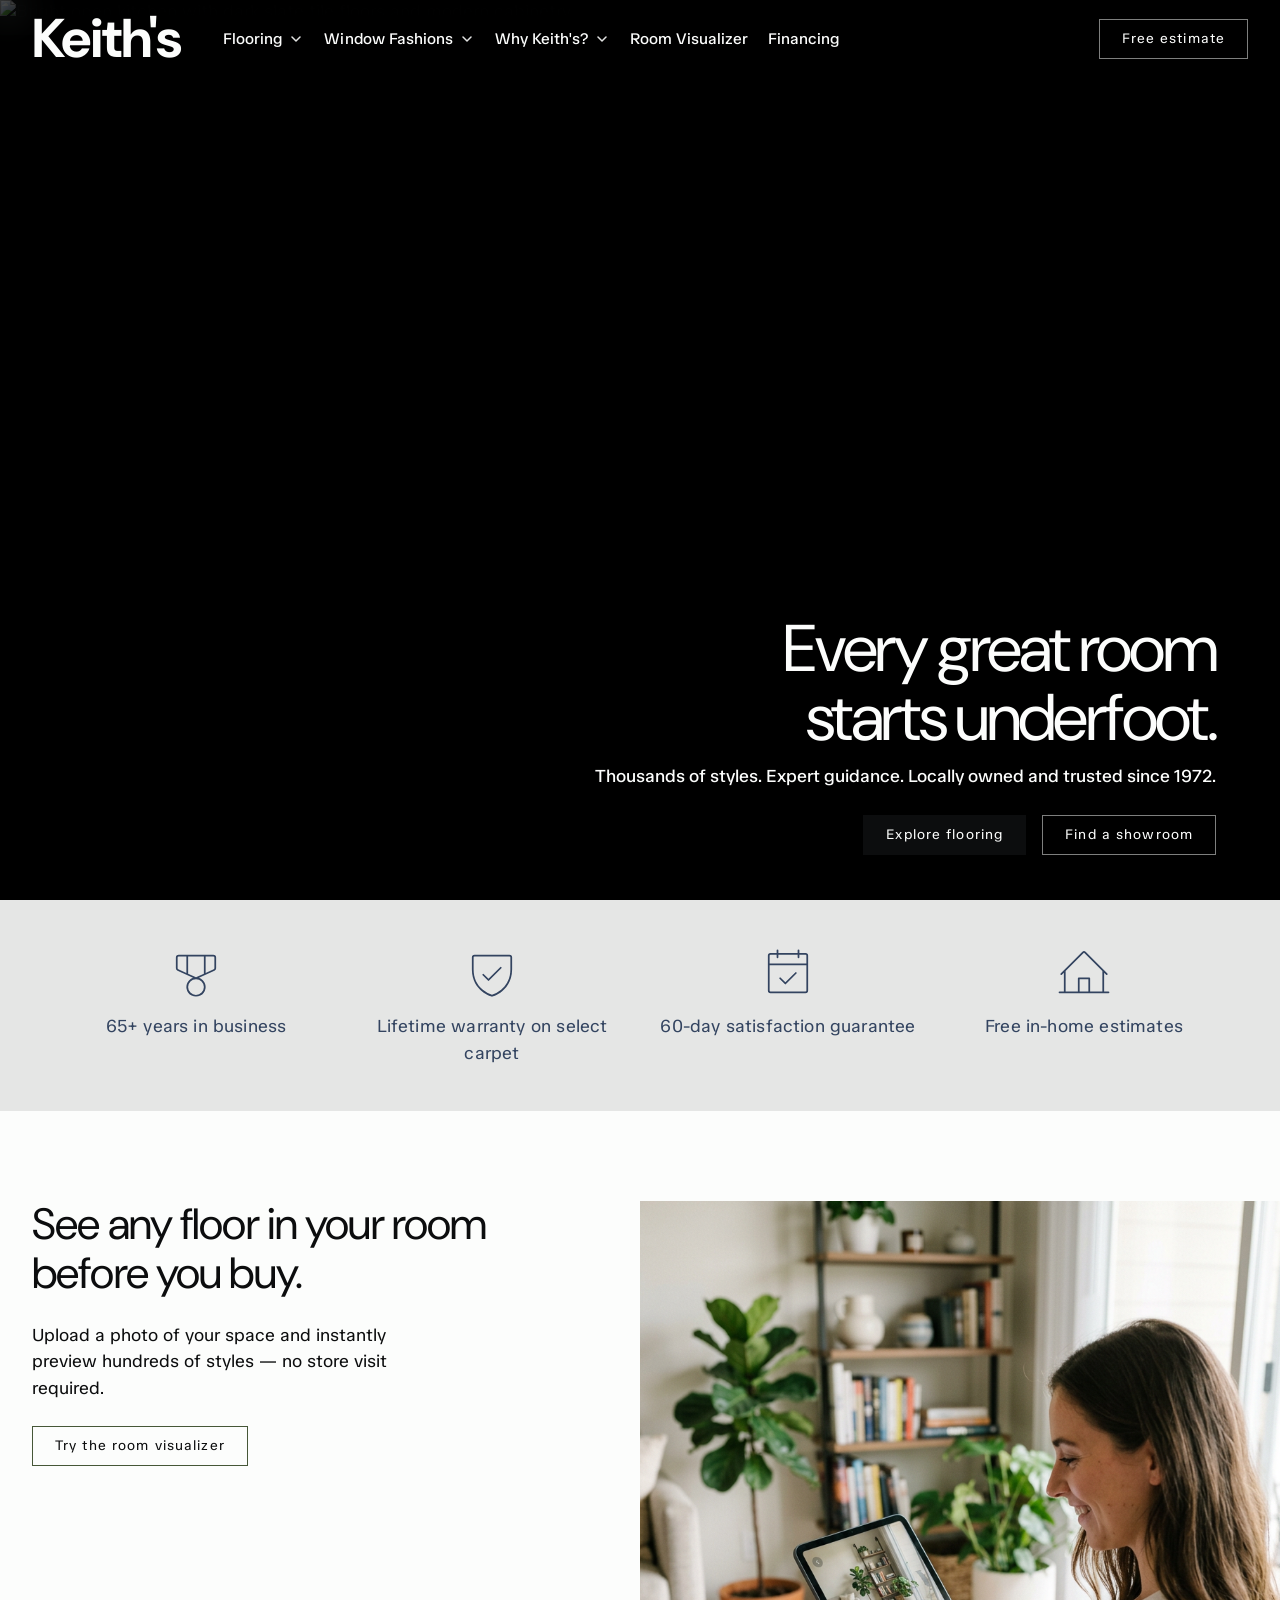
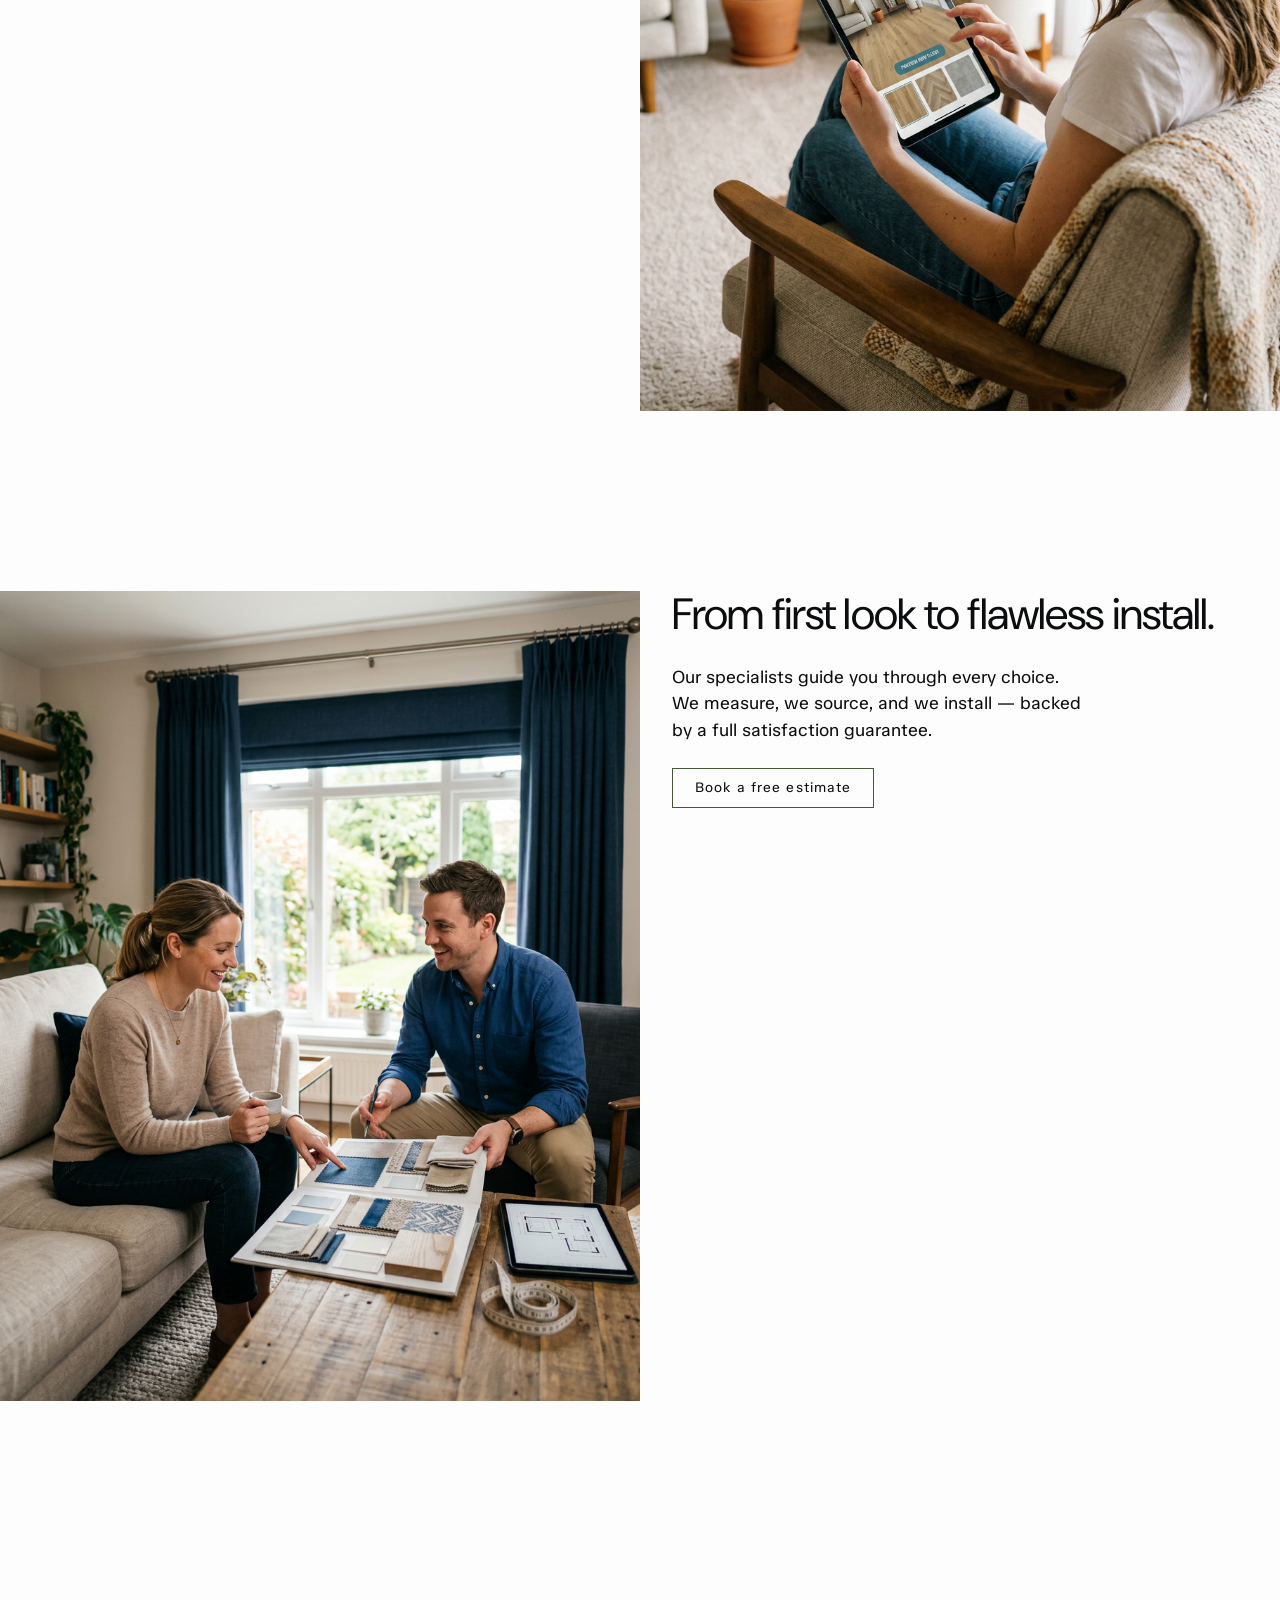
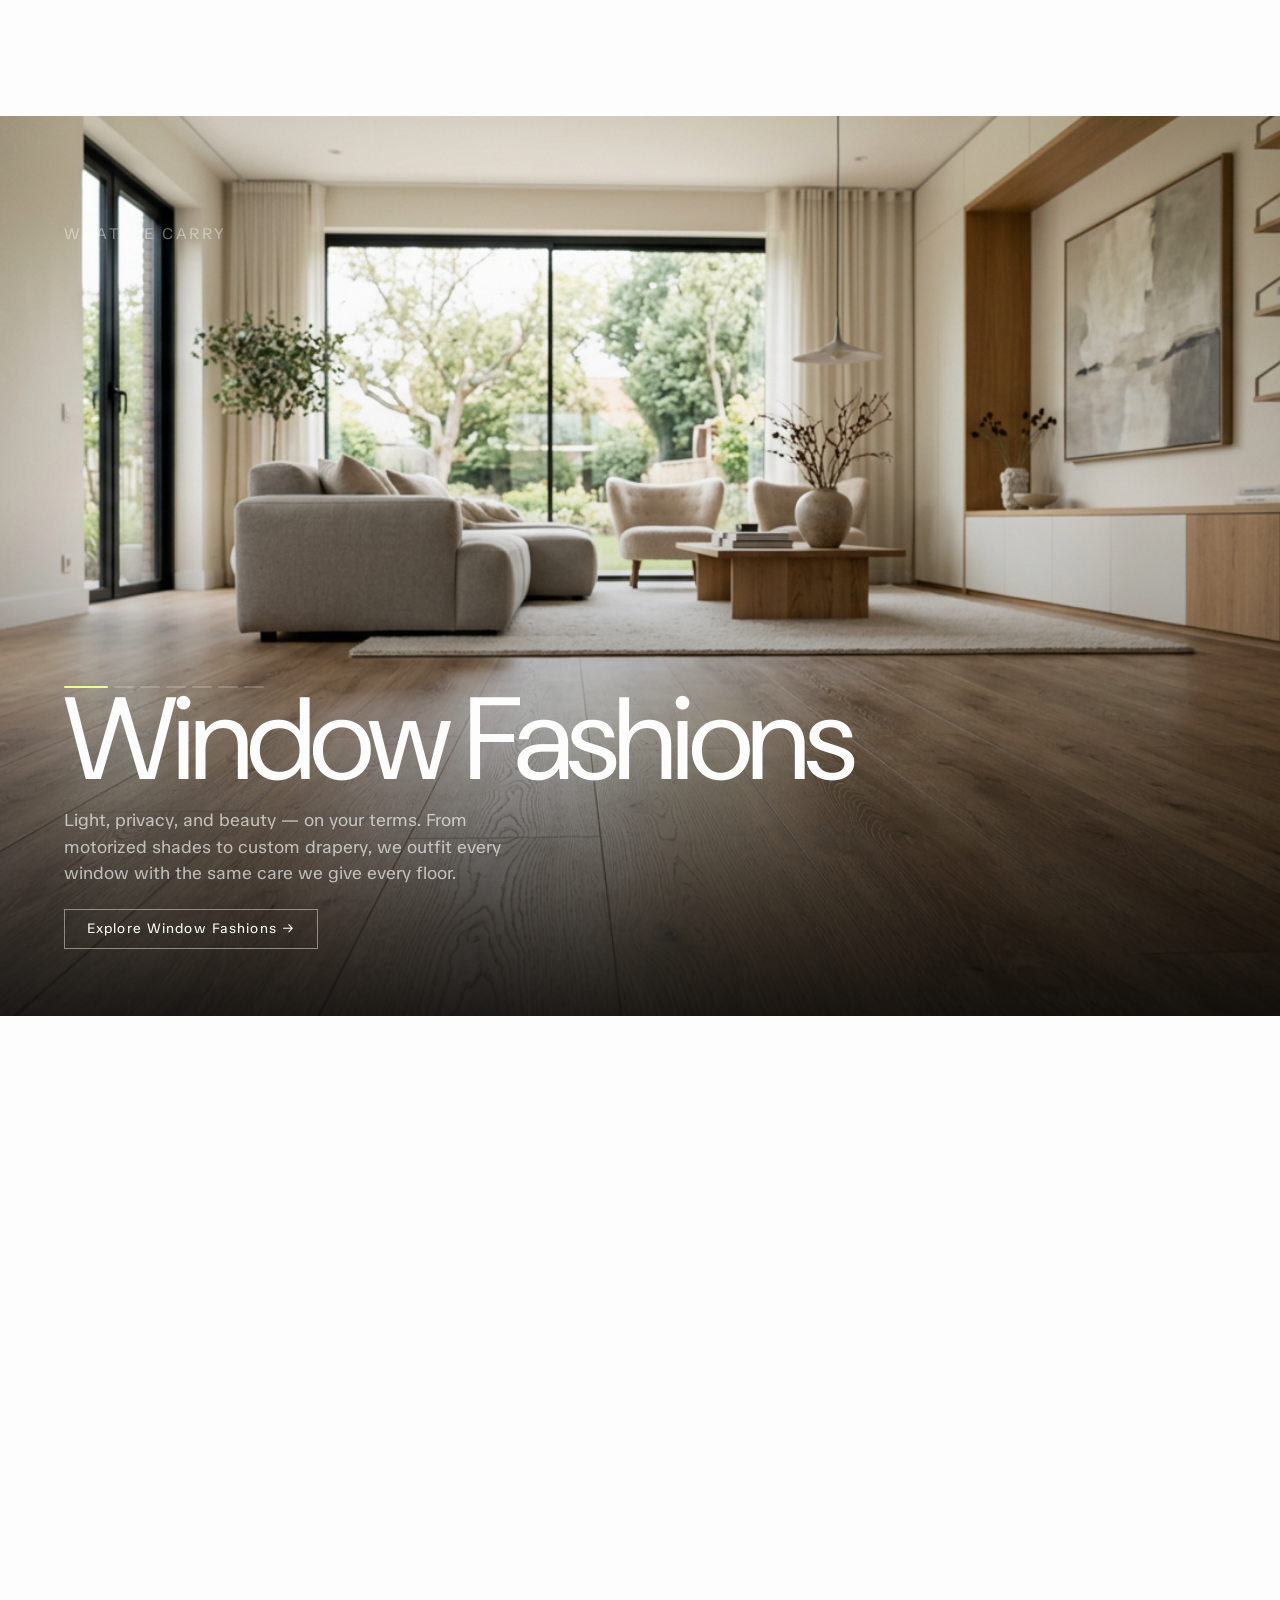
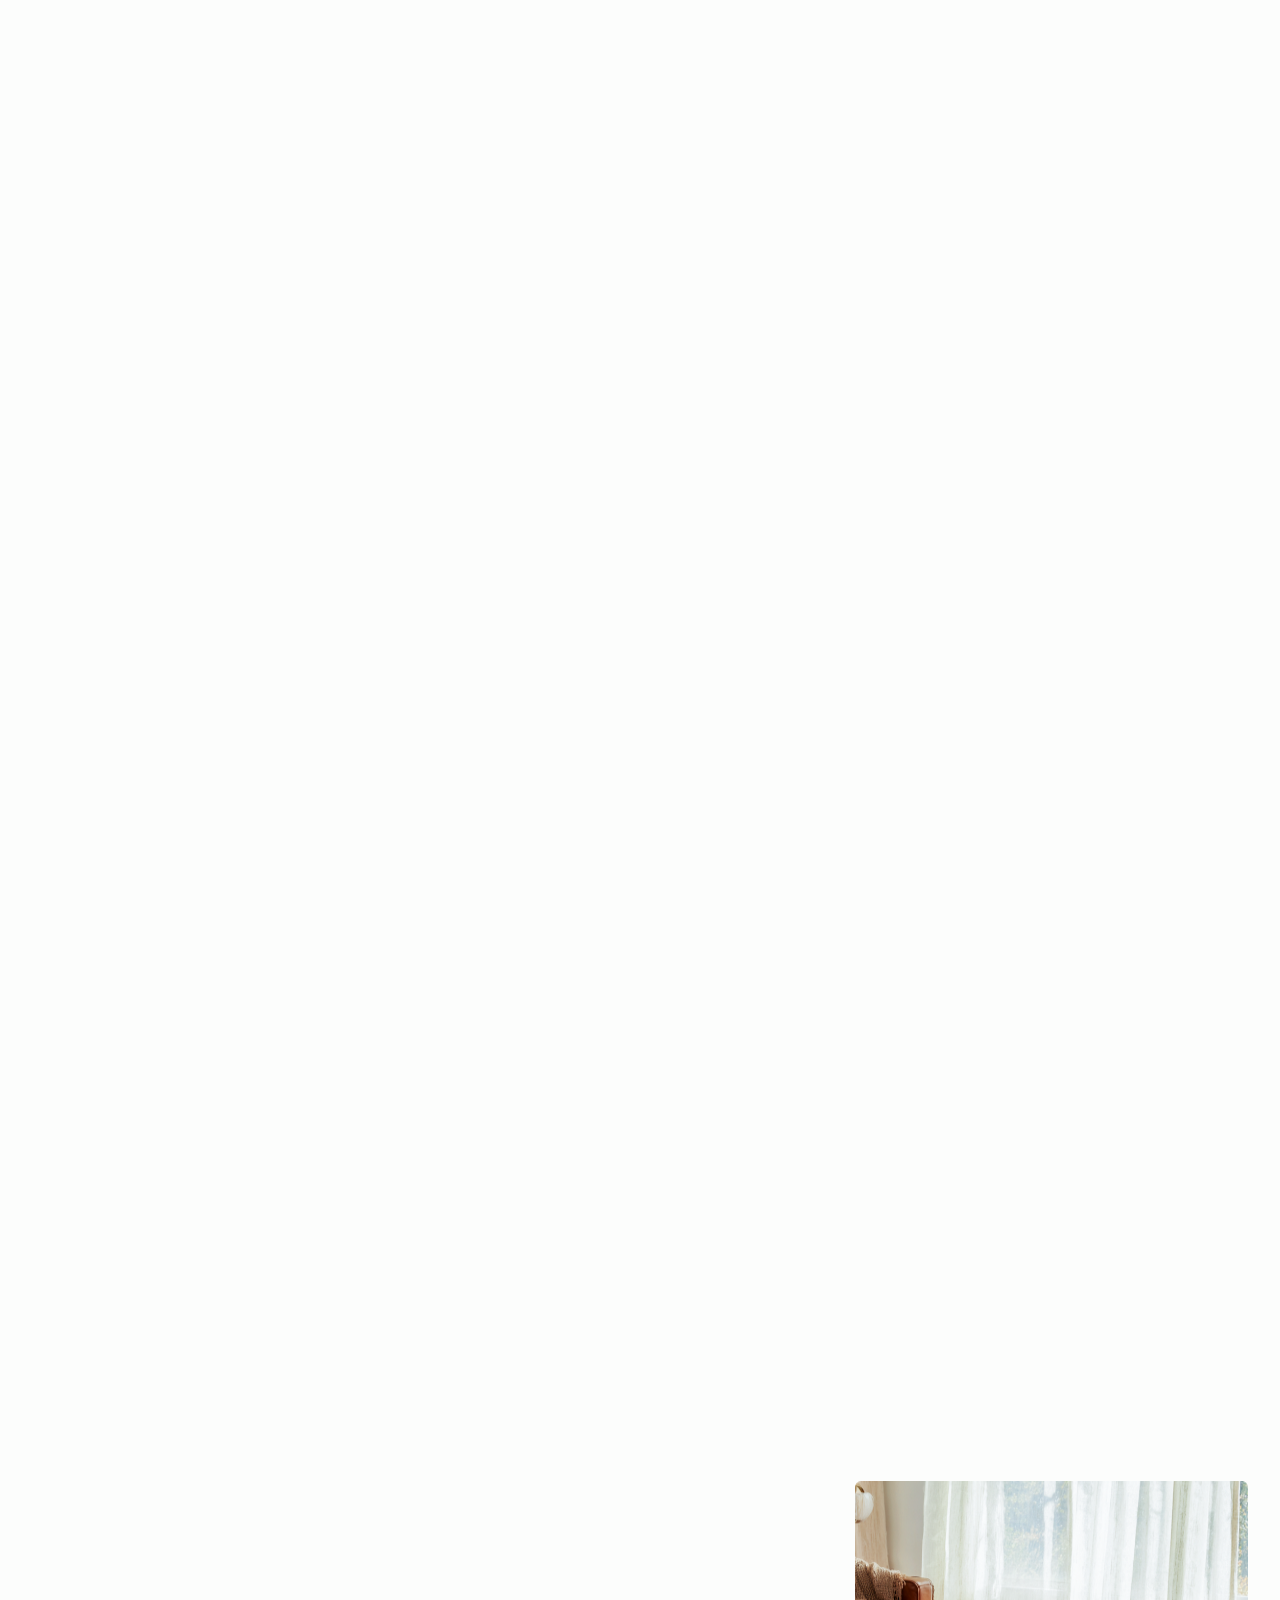
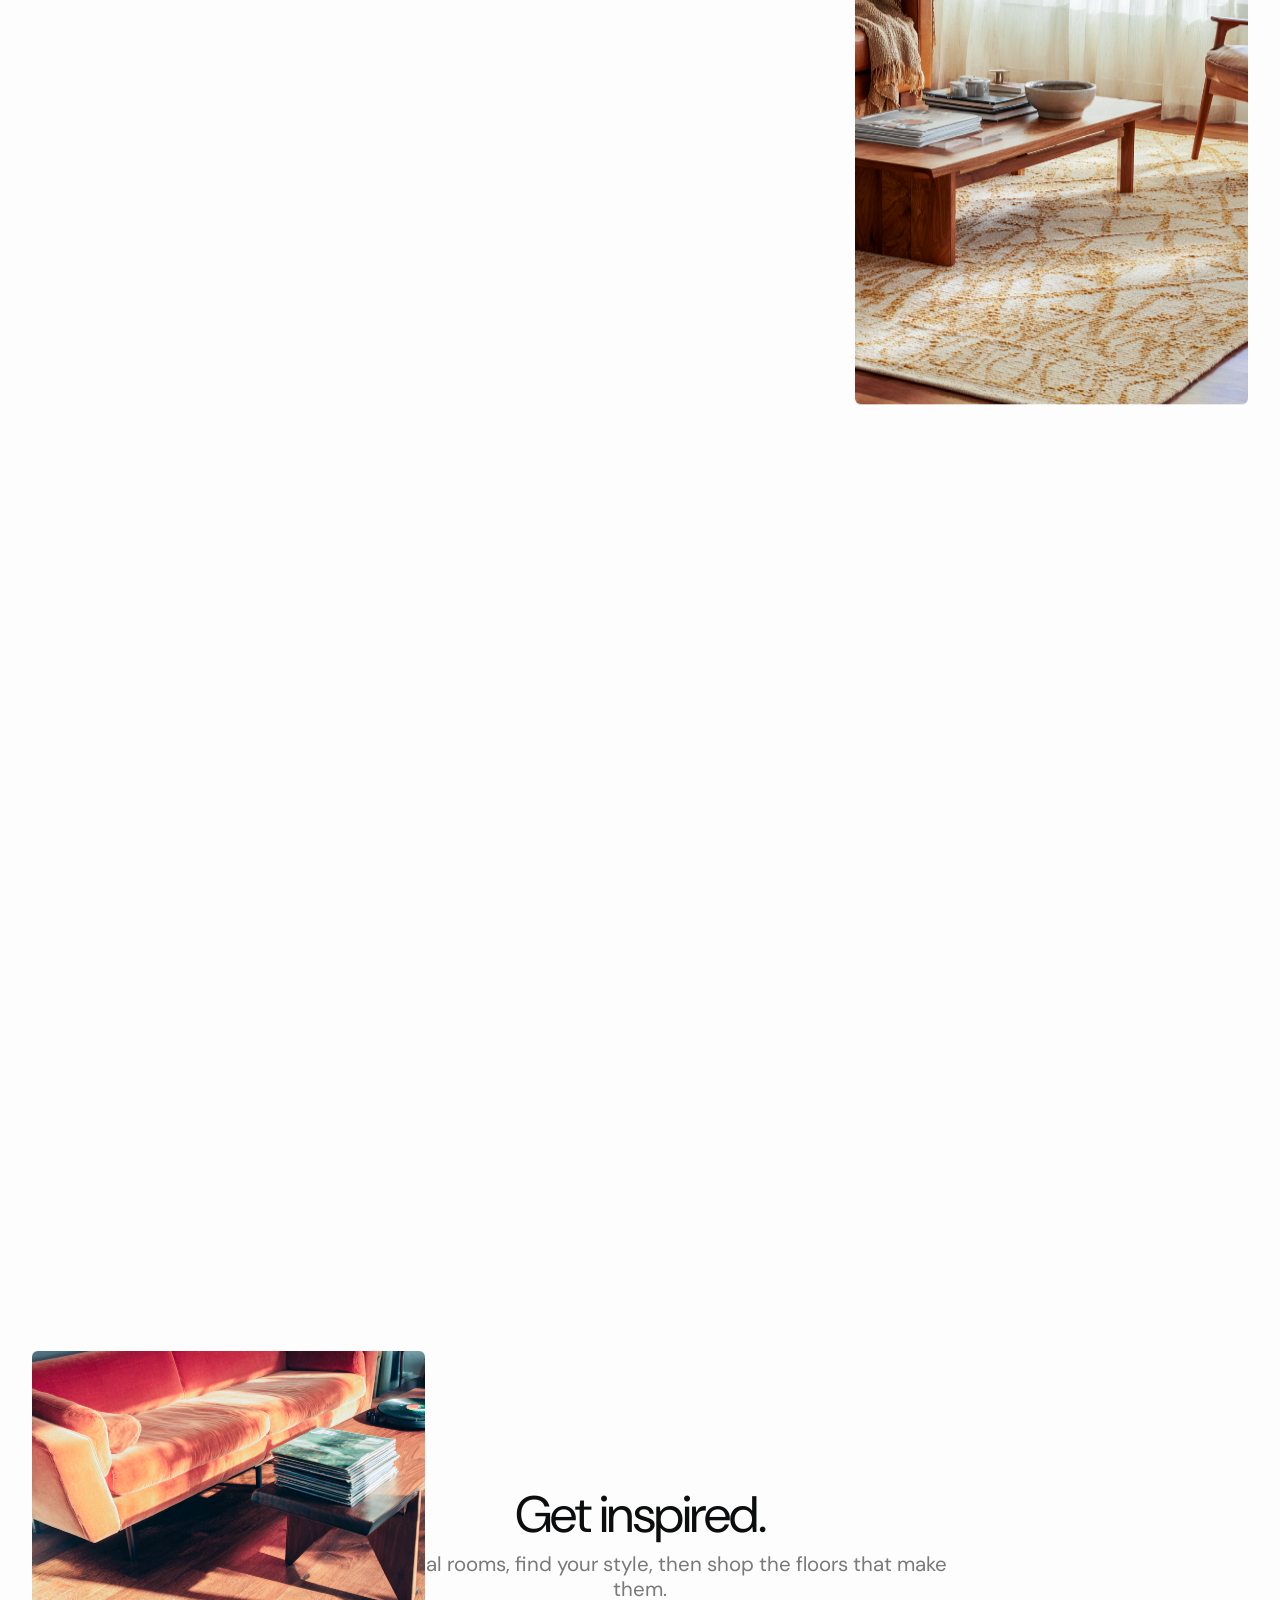
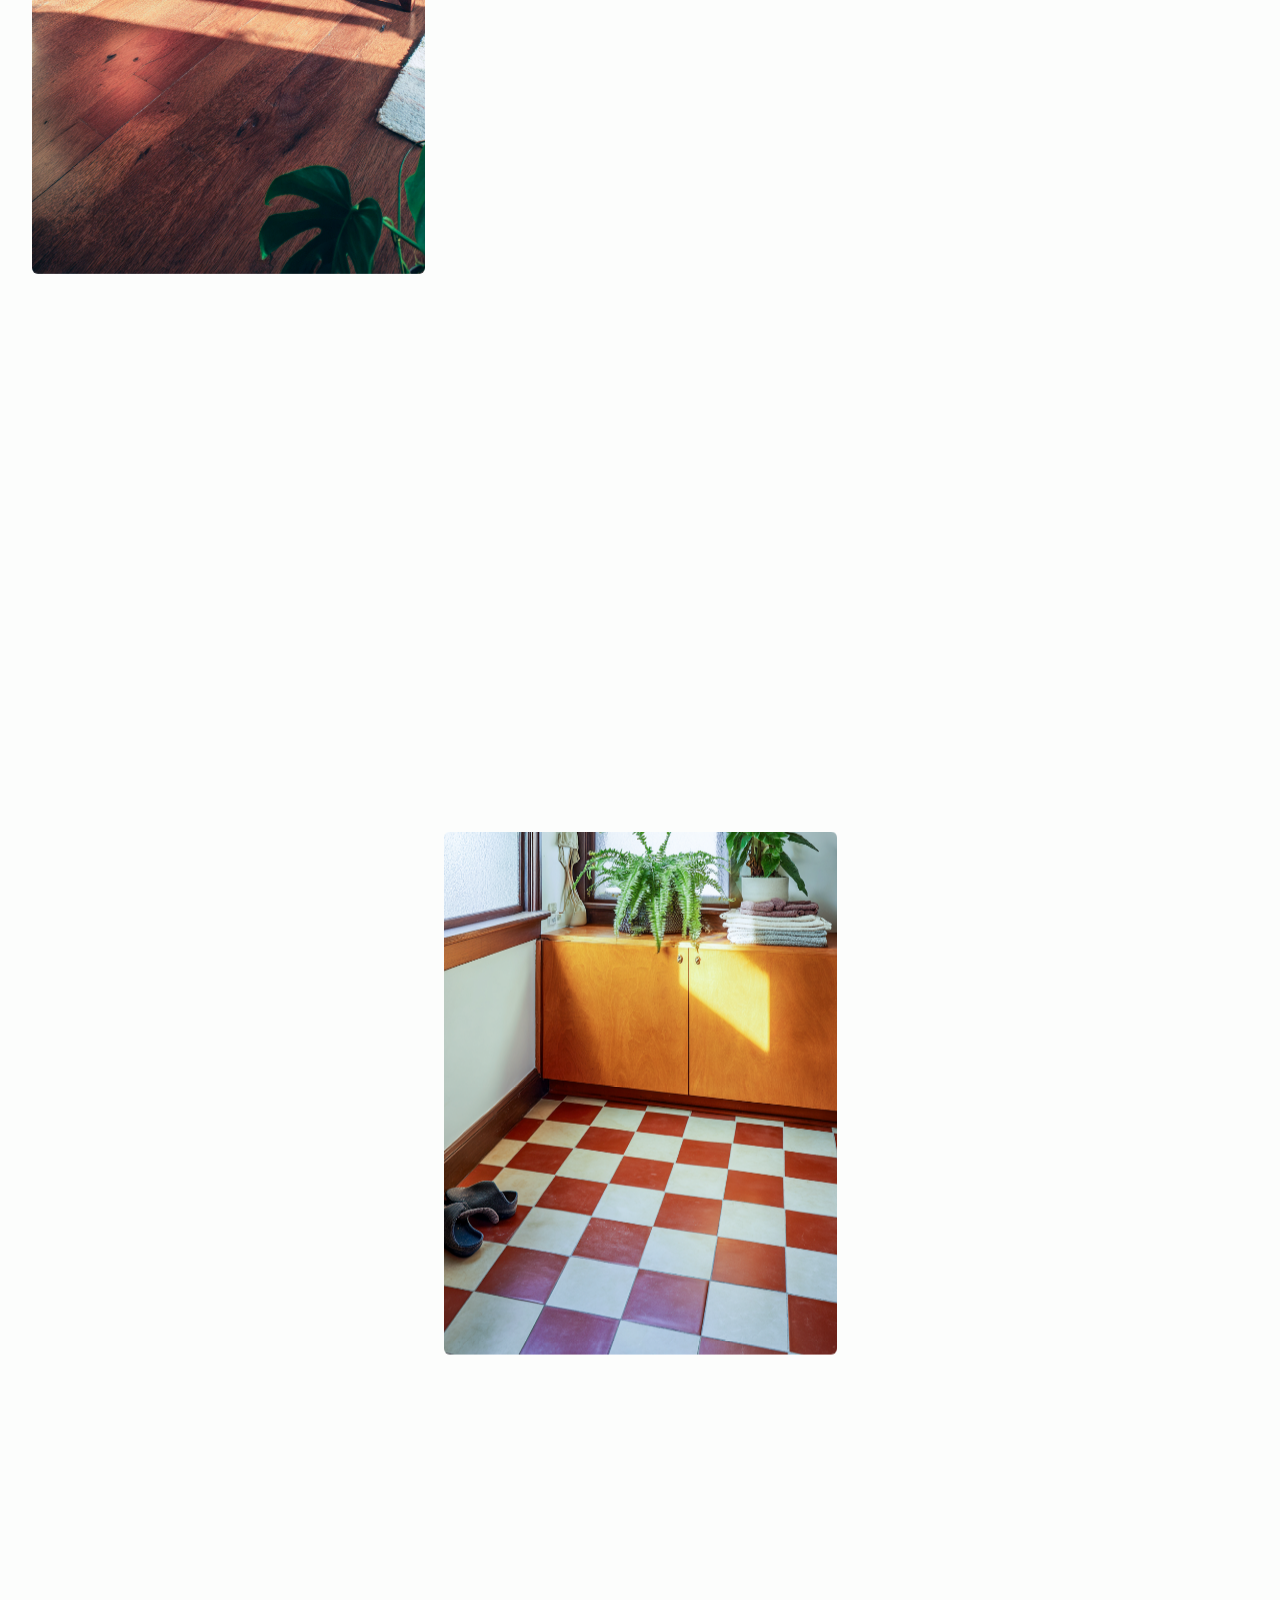
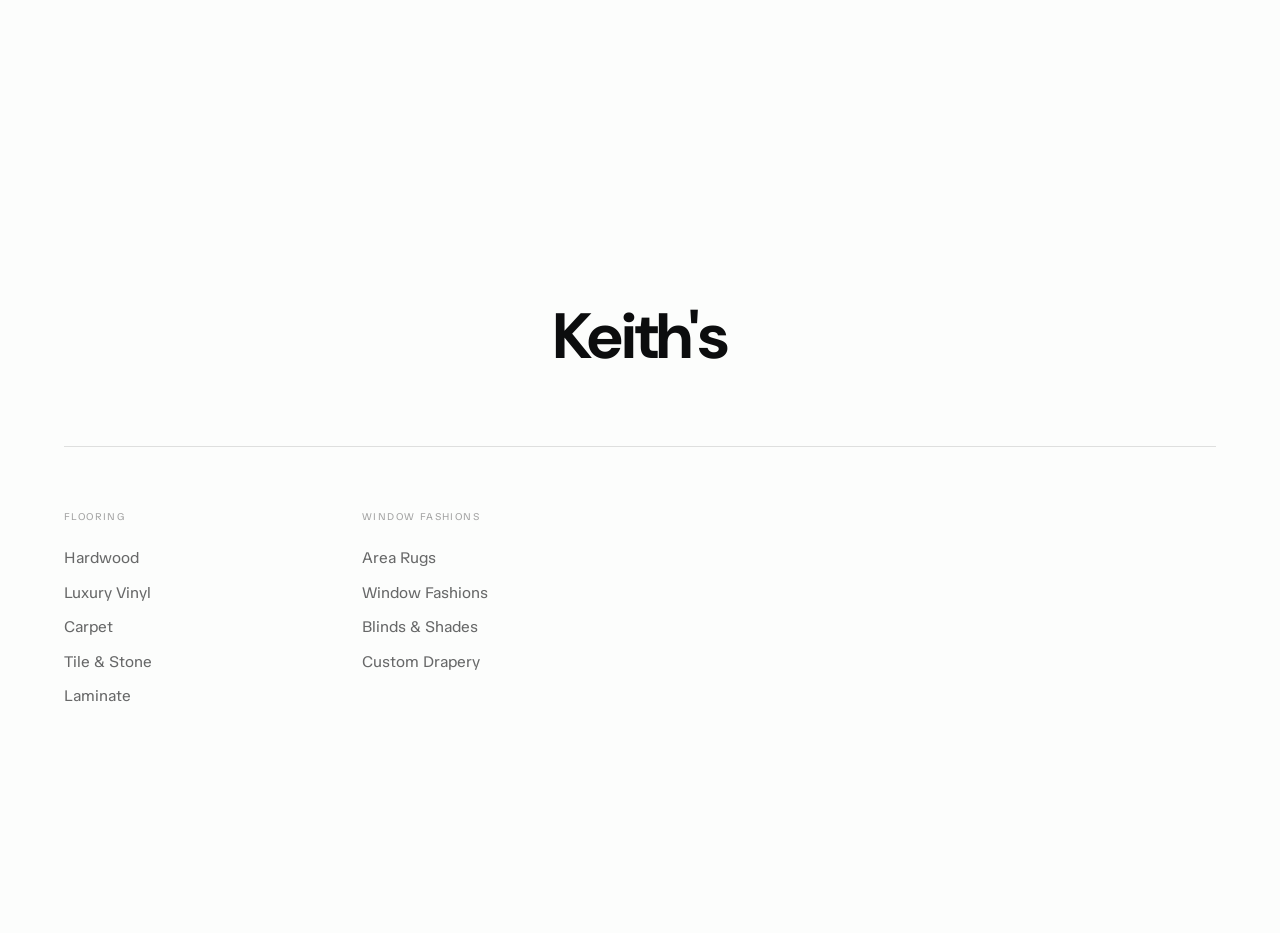
==== commit a3b80fa0: "Add real gallery images for Get Inspired section Replaced placeholder images with 6 room photos from" ====
--- a/gold sketch 1.html
+++ b/gold sketch 1.html
@@ -1229,26 +1229,26 @@
     <div class="ig__grid">
       <div class="ig__col ig__col--1">
         <div class="ig__card" data-ig-speed="0.10">
-          <img src="ps-gallery-placeholder.png" alt="Living room with warm rug and wood floors" loading="lazy">
+          <img src="ps-gallery-2.png" alt="Living room with warm rug and wood floors" loading="lazy">
         </div>
         <div class="ig__card" data-ig-speed="0.14">
-          <img src="ps-hero.jpg" alt="Colourful checkerboard tile floor with plants" loading="lazy">
+          <img src="ps-gallery-4.png" alt="Colourful checkerboard tile floor with plants" loading="lazy">
         </div>
       </div>
       <div class="ig__col ig__col--2">
         <div class="ig__card" data-ig-speed="0.25">
-          <img src="ps-gallery-placeholder.png" alt="Modern dining space with dark hardwood floors" loading="lazy">
+          <img src="ps-gallery-7.png" alt="Modern dining space with dark hardwood floors" loading="lazy">
         </div>
         <div class="ig__card" data-ig-speed="0.20">
-          <img src="ps-hero.jpg" alt="Living room with red velvet sofa and warm wood floors" loading="lazy">
+          <img src="ps-gallery-8.png" alt="Living room with red velvet sofa and warm wood floors" loading="lazy">
         </div>
       </div>
       <div class="ig__col ig__col--3">
         <div class="ig__card" data-ig-speed="0.16">
-          <img src="ps-gallery-placeholder.png" alt="Soft carpet texture close-up" loading="lazy">
+          <img src="ps-gallery-9.png" alt="Soft carpet texture close-up" loading="lazy">
         </div>
         <div class="ig__card" data-ig-speed="0.30">
-          <img src="ps-hero.jpg" alt="Kitchen with sage green cabinets and light hardwood floors" loading="lazy">
+          <img src="ps-gallery-10.png" alt="Kitchen with sage green cabinets and light hardwood floors" loading="lazy">
         </div>
       </div>
     </div>
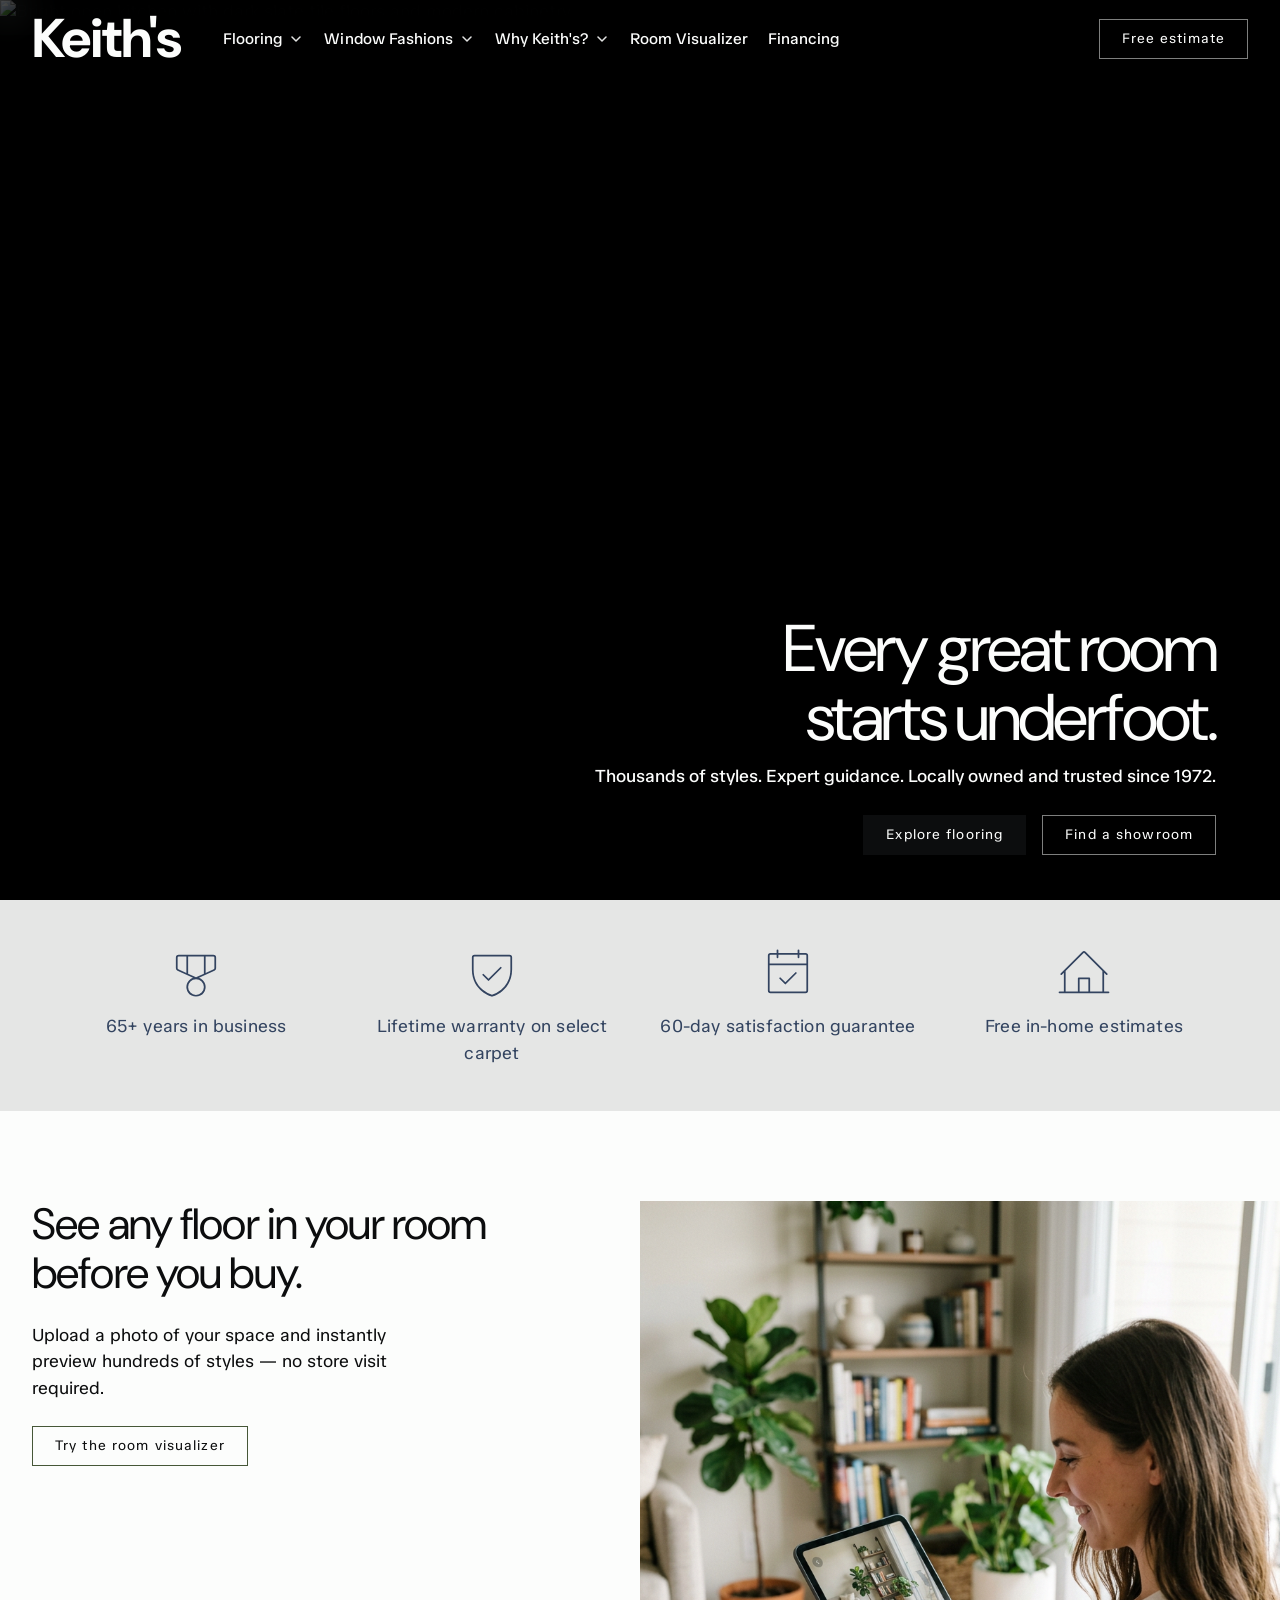
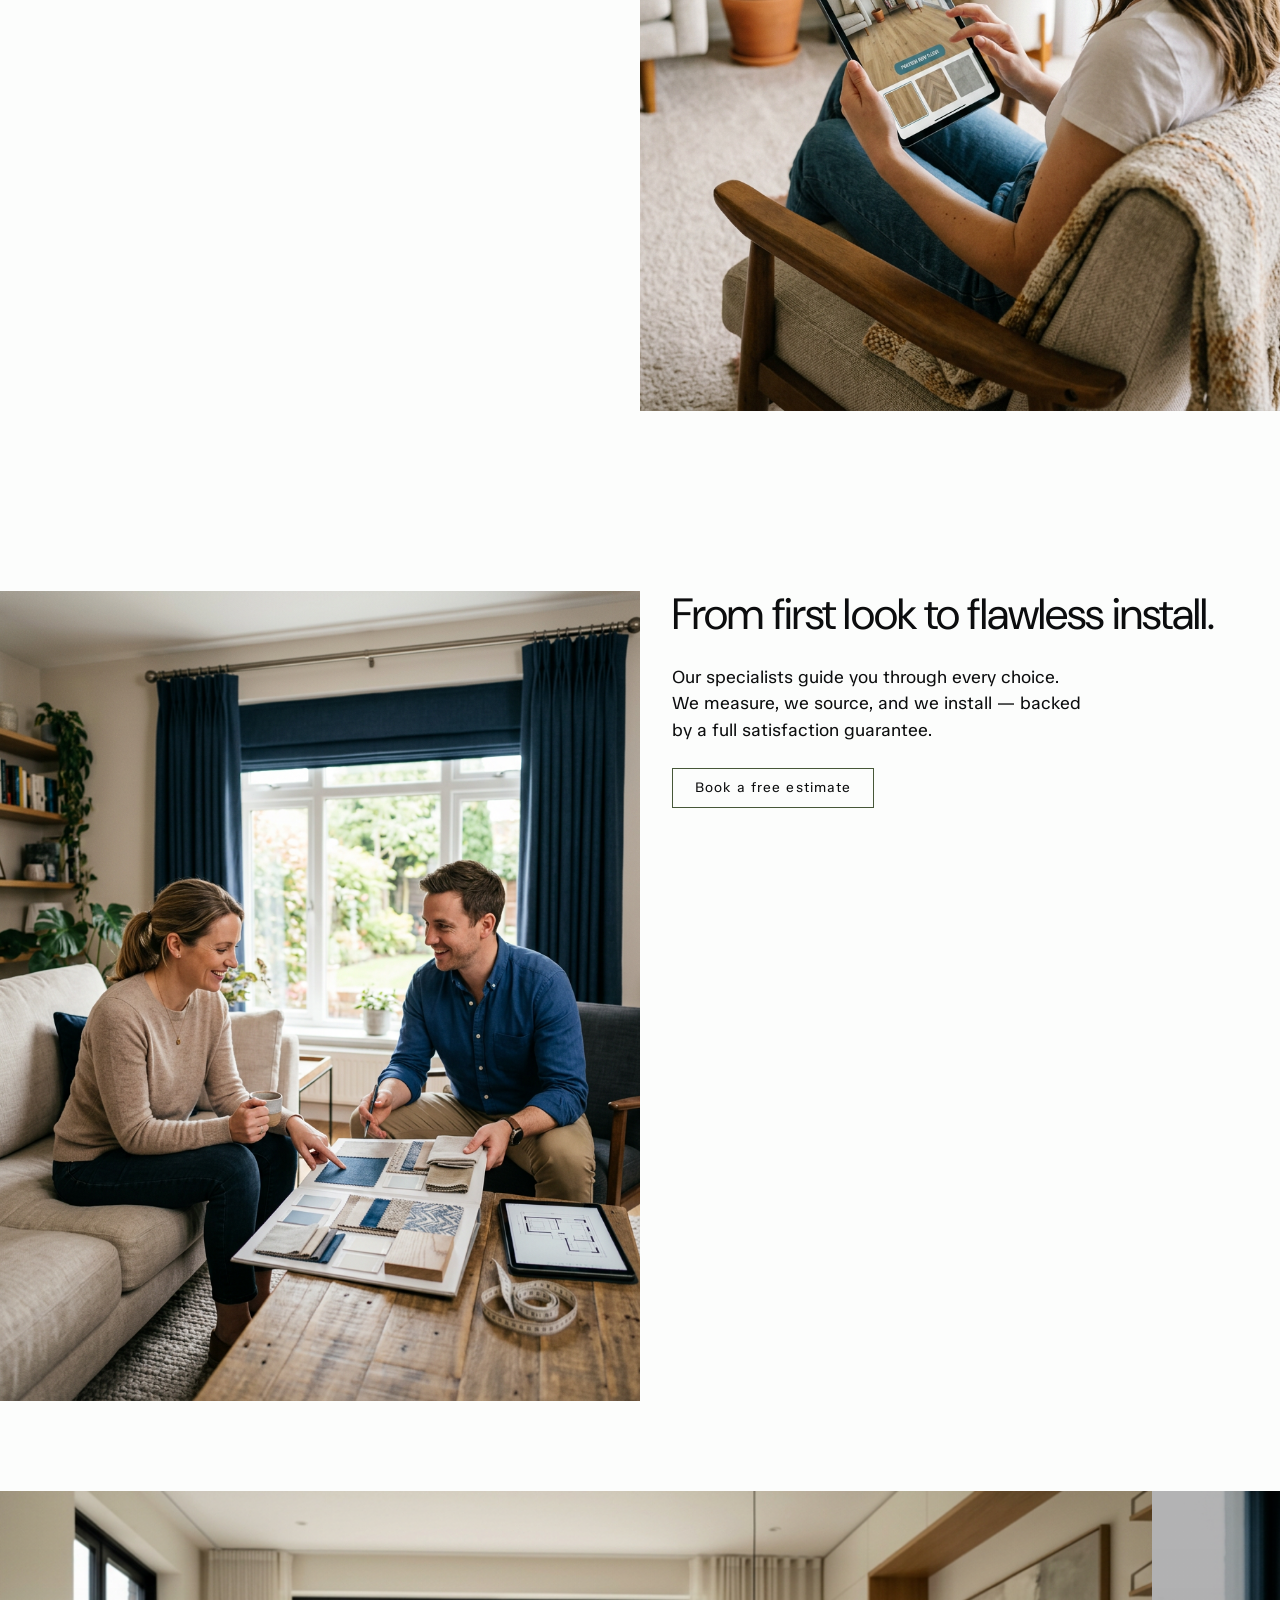
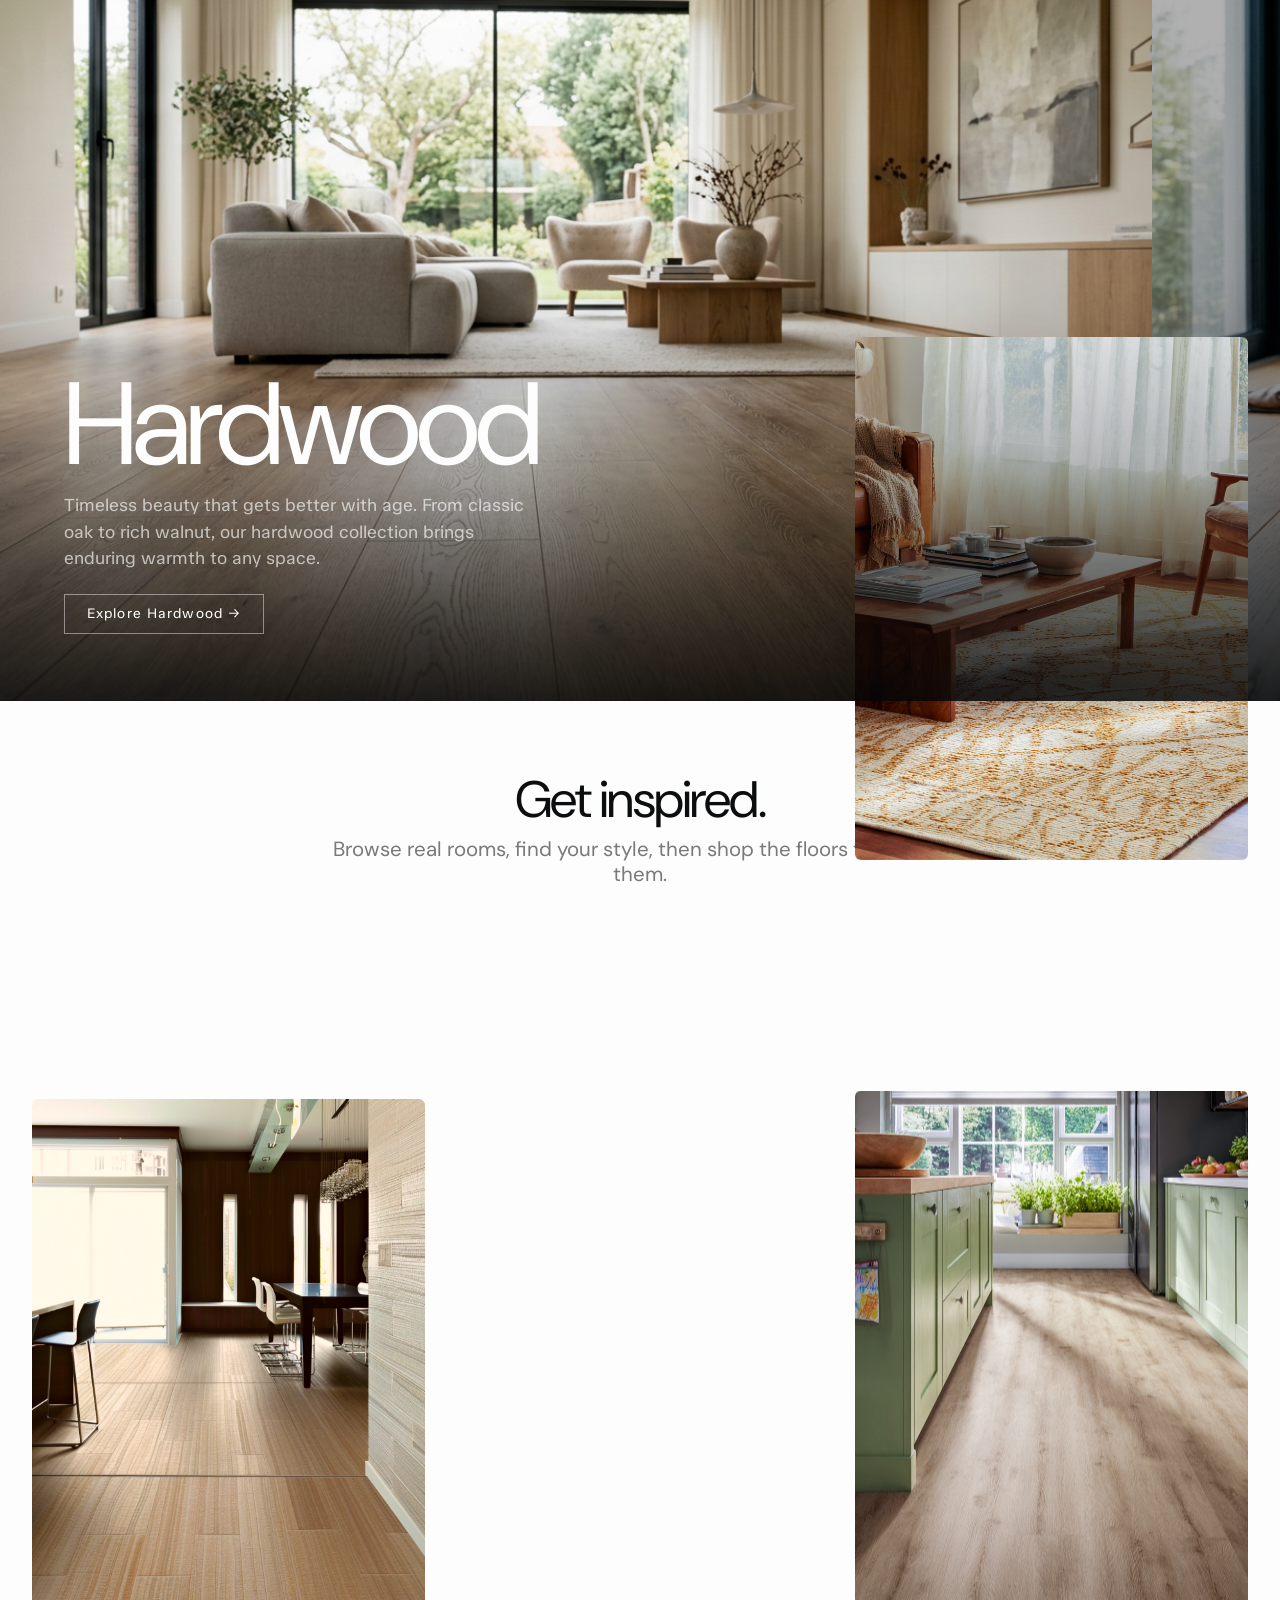
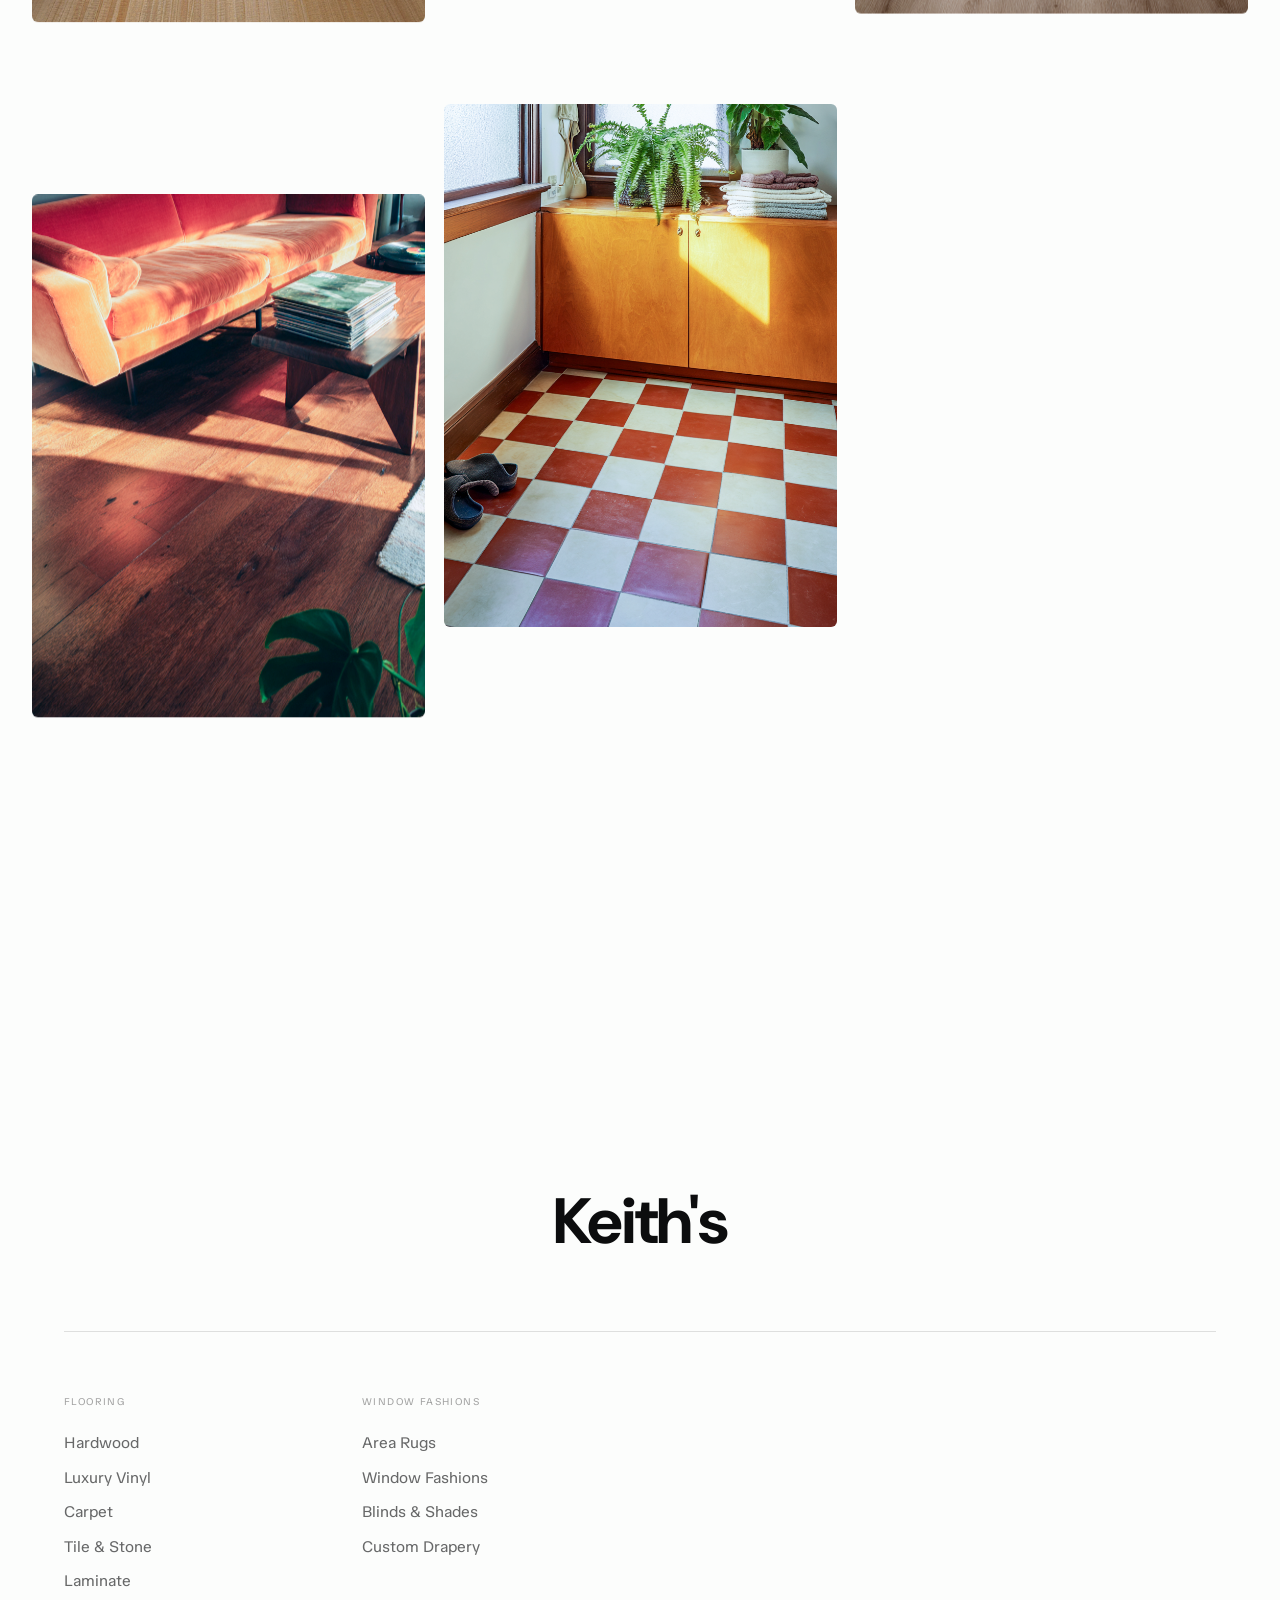
==== commit fe0f7395: "Remove dev environment, fix background, fix product carousel reveal - Strip ~740 lines of dead multi" ====
--- a/gold sketch 1.html
+++ b/gold sketch 1.html
@@ -790,80 +790,159 @@
 
     .ps__track { position: relative; /* height set by JS */ }
 
-    .ps__stage {
-      position: sticky;
-      top: 0;
-      height: 100svh;
+    /* ── Peek Carousel (psp) ─────────────────────────────────── */
+    .ps[data-ps-mode="peek"] { padding-top: 0; }
+
+    .psp {
+      height: 90vh;
+      position: relative;
       overflow: hidden;
-    }
-    .ps__images {
-      position: absolute;
-      inset: 0;
-      opacity: 0;
-      transition: opacity 2000ms cubic-bezier(0.37, 0, 0.63, 1);
-    }
-    .ps__stage.is-revealed .ps__images { opacity: 1; }
-
-    .ps__img {
-      position: absolute;
-      inset: 0;
-      opacity: 0;
-      transform: translateY(100%);
-      will-change: opacity, transform;
-      transition: opacity 800ms cubic-bezier(0.37, 0, 0.63, 1),
-                  transform 1800ms cubic-bezier(0.16, 1, 0.3, 1);
-    }
-    .ps__img:first-child { opacity: 1; transform: translateY(0); transition: none; }
-    .ps__img.is-active   { opacity: 1; transform: translateY(0); }
-
-    .ps__img img {
+      background: var(--color-primary);
+    }
+
+    .psp__track {
+      display: flex;
+      flex-direction: row;
+      height: 100%;
+      will-change: transform;
+    }
+
+    .psp__slide:last-child { width: 100vw; }
+
+    .psp__slide {
+      width: 90vw;
+      height: 100%;
+      flex-shrink: 0;
+      position: relative;
+      overflow: hidden;
+    }
+
+    .psp__slide img {
       width: 100%; height: 100%;
       object-fit: cover; display: block;
-    }
-
-    .ps__img--window img { object-fit: cover; width: 100%; height: 100%; }
-
-    /* Bottom vignette on every image */
-    .ps__img::after {
+      pointer-events: none;
+    }
+
+    /* fixed bottom vignette over all slides — no class toggling, no animation glitch */
+    .psp::after {
       content: '';
+      position: absolute; inset: 0;
+      background: linear-gradient(to top,
+        rgba(5,6,7,0.84) 0%, rgba(5,6,7,0.28) 28%,
+        rgba(5,6,7,0.04) 52%, transparent 100%);
+      pointer-events: none;
+      z-index: 5; /* above slides (0), below content (10) and chevs (20) */
+    }
+
+    /* subtle uniform dim on non-active (peek) slides */
+    .psp__slide:not(.is-active)::after {
+      content: '';
+      position: absolute; inset: 0;
+      background: rgba(5,6,7,0.3);
+      pointer-events: none;
+      transition: background 350ms cubic-bezier(0.16, 1, 0.3, 1);
+    }
+
+    /* chevrons */
+    .psp__chev {
       position: absolute;
-      inset: 0;
-      background: linear-gradient(
-        to top,
-        rgba(5,6,7,0.84) 0%,
-        rgba(5,6,7,0.28) 32%,
-        rgba(5,6,7,0.04) 58%,
-        transparent 100%
-      );
+      top: 50%;
+      /* starts 10px below resting; ui-visible lifts it into place */
+      transform: translateY(calc(-50% + 10px));
+      opacity: 0;
       pointer-events: none;
-    }
-
-    /* Top-left label */
-    .ps__label {
-      position: absolute;
-      top: calc(var(--navbar-h, 64px) + 28px);
-      left: var(--pad-x-m);
-      z-index: 10;
-    }
-    .ps__eyebrow {
-      font-family: var(--font-body);
-      font-size: var(--text-small);
-      letter-spacing: 0.16em;
-      text-transform: uppercase;
-      color: rgba(252,253,252,0.42);
-    }
-
-    /* Bottom-left product content */
-    .ps__content {
+      z-index: 20;
+      width: 52px; height: 52px;
+      border-radius: 50%;
+      display: flex; align-items: center; justify-content: center;
+      background: rgba(252,253,252,0.10);
+      border: 1px solid rgba(252,253,252,0.18);
+      color: rgba(252,253,252,0.90);
+      cursor: pointer;
+      backdrop-filter: blur(8px);
+      -webkit-backdrop-filter: blur(8px);
+      transition:
+        opacity       500ms cubic-bezier(0.16, 1, 0.3, 1),
+        transform     500ms cubic-bezier(0.16, 1, 0.3, 1),
+        background    250ms cubic-bezier(0.16, 1, 0.3, 1),
+        border-color  250ms cubic-bezier(0.16, 1, 0.3, 1);
+    }
+    .psp__chev--left  { left: 28px; }
+    .psp__chev--right { right: 28px; }
+
+    /* revealed: lift into -50% resting position; inline opacity from goTo() handles boundaries */
+    .psp.ui-visible .psp__chev {
+      transform: translateY(-50%);
+      opacity: 1;
+      pointer-events: auto;
+    }
+    .psp.ui-visible .psp__chev:hover {
+      background: rgba(252,253,252,0.22);
+      border-color: rgba(252,253,252,0.55);
+      transform: translateY(-50%) scale(1.08);
+      transition:
+        opacity       500ms cubic-bezier(0.16, 1, 0.3, 1),
+        transform     200ms cubic-bezier(0.16, 1, 0.3, 1),
+        background    200ms cubic-bezier(0.16, 1, 0.3, 1),
+        border-color  200ms cubic-bezier(0.16, 1, 0.3, 1);
+    }
+    /* force-hidden when not revealed — beats inline styles set by goTo() */
+    .psp:not(.ui-visible) .psp__chev {
+      opacity: 0 !important;
+      pointer-events: none !important;
+      transform: translateY(calc(-50% + 10px)) !important;
+    }
+    .psp__chev svg { pointer-events: none; }
+
+    /* content overlay */
+    .psp__content {
       position: absolute;
       bottom: 0; left: 0;
       z-index: 10;
       padding: 0 var(--pad-x-m) calc(var(--pad-y-l) * 1.5);
-      max-width: min(600px, 58vw);
-    }
-
-
-    .ps__name {
+      max-width: min(640px, 60vw);
+    }
+
+    /* progress dashes — scroll-reveal (same trigger as chevs, 500ms) */
+    .psp__dots {
+      display: flex;
+      flex-direction: row;
+      gap: 6px;
+      margin-bottom: 20px;
+      opacity: 0;
+      transform: translateY(10px);
+      pointer-events: none;
+      transition:
+        opacity   500ms cubic-bezier(0.16, 1, 0.3, 1),
+        transform 500ms cubic-bezier(0.16, 1, 0.3, 1);
+    }
+    .psp.ui-visible .psp__dots {
+      opacity: 1;
+      transform: translateY(0);
+      pointer-events: auto;
+    }
+    .psp__dot {
+      width: 24px; height: 5px;
+      background: rgba(252,253,252,0.22);
+      border: none; border-radius: 3px;
+      cursor: pointer; padding: 0;
+      /* extend click target vertically */
+      position: relative;
+      transition:
+        width      500ms cubic-bezier(0.16, 1, 0.3, 1),
+        background 400ms cubic-bezier(0.16, 1, 0.3, 1),
+        transform  200ms cubic-bezier(0.16, 1, 0.3, 1);
+    }
+    .psp__dot::before {
+      content: ''; position: absolute;
+      inset: -8px -2px; /* expanded hit area */
+    }
+    .psp__dot:hover { background: rgba(252,253,252,0.50); transform: scaleY(1.4); }
+    .psp__dot.is-active { width: 48px; background: var(--color-accent-text); }
+    .psp__dot.is-active:hover { transform: none; }
+
+    /* text & cta */
+    .psp__name {
       font-family: var(--font);
       font-size: clamp(4rem, 2.5rem + 6vw, 9rem);
       font-weight: 400;
@@ -871,75 +950,69 @@
       line-height: 0.88;
       color: var(--color-bg);
       white-space: nowrap;
-      transition: opacity 700ms cubic-bezier(0.37, 0, 0.63, 1);
-    }
-
-    .ps__blurb {
+      opacity: 0;
+      transform: translateY(10px);
+      /* exit (destination = base, class removed): 1200ms opacity — 3× slower */
+      transition:
+        opacity   1200ms cubic-bezier(0.37, 0, 0.63, 1),
+        transform 700ms  cubic-bezier(0.16, 1, 0.3, 1);
+    }
+    .psp__blurb {
       font-family: var(--font-body);
       font-size: var(--text-subtitle);
       color: rgba(252,253,252,0.65);
       line-height: 1.5;
       max-width: 42ch;
       margin-top: 16px;
-      transition: opacity 700ms cubic-bezier(0.37, 0, 0.63, 1);
-    }
-
-    .ps__cta {
-      display: inline-flex;
-      align-items: center;
-      justify-content: center;
-      gap: 8px;
-      margin-top: 22px;
-      height: 40px;
-      padding: 0 22px;
-      font-family: var(--font-body);
-      font-size: var(--text-btn);
-      font-weight: 400;
+      opacity: 0;
+      transform: translateY(10px);
+      transition:
+        opacity   1200ms cubic-bezier(0.37, 0, 0.63, 1),
+        transform 700ms  cubic-bezier(0.16, 1, 0.3, 1);
+    }
+    .psp__cta {
+      display: inline-flex; align-items: center; gap: 8px;
+      margin-top: 22px; height: 40px; padding: 0 22px;
+      font-family: var(--font-body); font-size: var(--text-btn);
       letter-spacing: 0.08em;
-      white-space: nowrap;
-      color: var(--color-bg);
-      background: transparent;
+      color: var(--color-bg); background: transparent;
       border: 1px solid rgba(252,253,252,0.45);
-      border-radius: 0;
-      text-decoration: none;
-      cursor: pointer;
+      text-decoration: none; cursor: pointer;
+      opacity: 0;
+      transform: translateY(10px);
       transition:
-        opacity          700ms cubic-bezier(0.37, 0, 0.63, 1),
-        background-color 180ms linear,
-        color            180ms linear,
-        border-color     180ms linear;
-    }
-    .ps__cta:hover {
-      background: rgba(252,253,252,0.12);
-      border-color: rgba(252,253,252,0.85);
-    }
-
-    /* Vertical progress dots — right side */
-    .ps__dots {
-      display: flex;
-      flex-direction: row;
-      gap: 6px;
-    }
-    .ps__dot {
-      width: 20px; height: 2px;
-      background: rgba(252,253,252,0.2);
-      border: none; border-radius: 1px;
-      cursor: pointer; padding: 0;
+        opacity    1200ms cubic-bezier(0.37, 0, 0.63, 1),
+        transform  700ms  cubic-bezier(0.16, 1, 0.3, 1),
+        background 180ms  linear,
+        border-color 180ms linear;
+    }
+    /* text+button scroll-reveal: triggers at 10% above bottom
+       entry (destination = ui-text-visible): 400ms opacity */
+    .psp.ui-text-visible .psp__name,
+    .psp.ui-text-visible .psp__blurb {
+      transform: translateY(0);
+      opacity: 1;
       transition:
-        width      700ms cubic-bezier(0.37, 0, 0.63, 1),
-        background 700ms cubic-bezier(0.37, 0, 0.63, 1);
-    }
-    .ps__dot.is-active { width: 44px; background: var(--color-accent-text); }
-
-    @media (max-width: 767px),
-           (min-width: 768px) and (max-width: 1024px) and (orientation: portrait) {
-      .ps__content {
-        max-width: 86vw;
-        padding: 0 var(--pad-x-s) calc(var(--pad-y-l) * 2);
-      }
-      .ps__label  { left: var(--pad-x-s); }
-      .ps__dots   { display: none; }
-      .ps__name   { font-size: clamp(3rem, 9vw, 5rem); }
+        opacity   400ms cubic-bezier(0.37, 0, 0.63, 1),
+        transform 700ms cubic-bezier(0.16, 1, 0.3, 1);
+    }
+    .psp.ui-text-visible .psp__cta {
+      transform: translateY(0);
+      opacity: 1;
+      transition:
+        opacity    400ms cubic-bezier(0.37, 0, 0.63, 1),
+        transform  700ms cubic-bezier(0.16, 1, 0.3, 1),
+        background 180ms linear,
+        border-color 180ms linear;
+    }
+    .psp__cta:hover { background: rgba(252,253,252,0.12); border-color: rgba(252,253,252,0.85); }
+
+    @media (max-width: 767px) {
+      .psp__content { max-width: 88vw; padding: 0 var(--pad-x-s) calc(var(--pad-y-l) * 1.75); }
+      .psp__name    { font-size: clamp(2.8rem, 8.5vw, 4.5rem); white-space: normal; }
+      .psp__chev    { width: 44px; height: 44px; }
+      .psp__chev--left  { left: 16px; }
+      .psp__chev--right { right: 16px; }
     }
 
     /* ─── Nav dropdowns ────────────────────────────────────────────── */
@@ -1516,164 +1589,200 @@
       window.addEventListener('resize', update, { passive: true });
     })();
 
-    // Product showcase: full-screen scroll-driven reveal
+    // Product showcase
     (function () {
-      const track   = document.getElementById('psTrack');
-      const nameEl  = document.getElementById('psName');
-      const blurbEl = document.getElementById('psBlurb');
-      const ctaEl   = document.getElementById('psCta');
-      const dots    = Array.from(document.querySelectorAll('#psDots .ps__dot'));
-      const images  = Array.from(document.querySelectorAll('.ps__img'));
-      if (!track || !images.length) return;
-
-      const products = [
-        {
-          name:  'Hardwood',
-          blurb: 'Timeless beauty that gets better with age. From classic oak to rich walnut, our hardwood collection brings enduring warmth to any space.',
-          href:  '#hardwood',
-          cta:   'Explore Hardwood',
-        },
-        {
-          name:  'Luxury Vinyl',
-          blurb: 'Looks like wood. Laughs at spills. Built for busy households and active lives — without sacrificing a single inch of style.',
-          href:  '#luxury-vinyl',
-          cta:   'Explore Luxury Vinyl',
-        },
-        {
-          name:  'Carpet',
-          blurb: 'Where bare feet want to be. Soft underfoot and quiet in every room — our carpet selection brings comfort and texture to the spaces you love most.',
-          href:  '#carpet',
-          cta:   'Explore Carpet',
-        },
-        {
-          name:  'Tile & Stone',
-          blurb: 'Cool, clean, and made to last forever. Natural stone and precision-cut tile for kitchens, bathrooms, and every surface in between.',
-          href:  '#tile',
-          cta:   'Explore Tile & Stone',
-        },
-        {
-          name:  'Laminate',
-          blurb: 'All the look. None of the upkeep. Realistic wood and stone visuals in a surface that\'s scratch-resistant, easy to clean, and built for real life.',
-          href:  '#laminate',
-          cta:   'Explore Laminate',
-        },
-        {
-          name:  'Area Rugs',
-          blurb: 'The fastest way to transform any room. Define a space, anchor a seating area, or layer in texture — our curated rug collection does it all.',
-          href:  '#area-rugs',
-          cta:   'Explore Area Rugs',
-        },
-        {
-          name:  'Window Fashions',
-          blurb: 'Light, privacy, and beauty — on your terms. From motorized shades to custom drapery, we outfit every window with the same care we give every floor.',
-          href:  '#window-fashions',
-          cta:   'Explore Window Fashions',
-        },
+      const PS_SECTION = document.querySelector('.ps');
+      if (!PS_SECTION) return;
+
+      const PRODUCTS = [
+        { name: 'Hardwood',         blurb: 'Timeless beauty that gets better with age. From classic oak to rich walnut, our hardwood collection brings enduring warmth to any space.',                                href: '#hardwood',        cta: 'Explore Hardwood' },
+        { name: 'Luxury Vinyl',     blurb: 'Looks like wood. Laughs at spills. Built for busy households and active lives — without sacrificing a single inch of style.',                                       href: '#luxury-vinyl',    cta: 'Explore Luxury Vinyl' },
+        { name: 'Carpet',           blurb: 'Where bare feet want to be. Soft underfoot and quiet in every room — our carpet selection brings comfort and texture to the spaces you love most.',                 href: '#carpet',          cta: 'Explore Carpet' },
+        { name: 'Tile & Stone',blurb: 'Cool, clean, and made to last forever. Natural stone and precision-cut tile for kitchens, bathrooms, and every surface in between.',                                    href: '#tile',            cta: 'Explore Tile & Stone' },
+        { name: 'Laminate',         blurb: "All the look. None of the upkeep. Realistic wood and stone visuals in a surface that's scratch-resistant, easy to clean, and built for real life.",                     href: '#laminate',        cta: 'Explore Laminate' },
+        { name: 'Area Rugs',        blurb: 'The fastest way to transform any room. Define a space, anchor a seating area, or layer in texture — our curated rug collection does it all.',                      href: '#area-rugs',       cta: 'Explore Area Rugs' },
+        { name: 'Window Fashions',  blurb: 'Light, privacy, and beauty — on your terms. From motorized shades to custom drapery, we outfit every window with the same care we give every floor.',             href: '#window-fashions', cta: 'Explore Window Fashions' },
       ];
-
-      const N = products.length;
-      let activeIdx = -1;
-
-      // Reduced motion: show all images statically, no transforms
-      if (window.matchMedia('(prefers-reduced-motion: reduce)').matches) {
-        images.forEach(img => img.classList.add('is-active'));
-        setContent(0);
-        return;
-      }
-
-      const scrollStep = () => window.innerHeight * 0.50;
-      const tailHold   = () => window.innerHeight * 1.0; // extra dwell on last card
-
-      function setHeight() {
-        track.style.height = (window.innerHeight + (N - 1) * scrollStep() + tailHold()) + 'px';
-      }
-      setHeight();
-      window.addEventListener('resize', setHeight, { passive: true });
-
-      function setContent(idx) {
-        if (idx === activeIdx) return;
-        activeIdx = idx;
-        const p = products[idx];
-        // Exit: fade out
-        nameEl.style.opacity  = '0';
-        blurbEl.style.opacity = '0';
-        ctaEl.style.opacity   = '0';
+      const IMGS = [
+        { src: 'ps-hardwood.jpg', alt: 'Hardwood flooring — living room' },
+        { src: 'ps-vinyl.jpg',    alt: 'Luxury vinyl flooring — living room' },
+        { src: 'ps-carpet.jpg',   alt: 'Carpet flooring — bedroom' },
+        { src: 'ps-tile.jpg',     alt: 'Tile and stone flooring — bathroom' },
+        { src: 'ps-laminate.jpg', alt: 'Laminate flooring' },
+        { src: 'ps-rugs.jpg',     alt: 'Area rugs — living room' },
+        { src: 'ps-window.jpg',   alt: 'Window fashions — custom shades and drapery' },
+      ];
+      const N = PRODUCTS.length;
+      const reduced = window.matchMedia('(prefers-reduced-motion: reduce)').matches;
+
+      const tr = () => document.getElementById('psTrack');
+
+      function fadeContent(nameEl, blurbEl, ctaEl, idx) {
+        const p = PRODUCTS[idx];
+        [nameEl, blurbEl, ctaEl].forEach(e => { e.style.opacity = '0'; });
         setTimeout(() => {
           nameEl.textContent  = p.name;
           blurbEl.textContent = p.blurb;
           ctaEl.textContent   = p.cta + ' →';
           ctaEl.href          = p.href;
-          nameEl.style.opacity  = '1';
-          blurbEl.style.opacity = '1';
-          ctaEl.style.opacity   = '1';
-        }, 700);
-        dots.forEach((d, i) => d.classList.toggle('is-active', i === idx));
-      }
-
-      let displayedIdx = 0;
-      let raf = null;
-
-      function targetFromScrolled(s) {
-        const step = scrollStep();
-        for (let i = N - 1; i >= 1; i--) {
-          if (s >= (i - 0.5) * step) return i;
+          [nameEl, blurbEl, ctaEl].forEach(e => { e.style.opacity = '1'; });
+        }, 400);
+      }
+
+      // ── Peek Carousel ───────────────────────────────────────────────
+      function initPeek() {
+        const t = tr();
+        t.style.height = '';
+
+        const slides = IMGS.map((d, i) =>
+          `<div class="psp__slide${i === 0 ? ' is-active' : ''}" data-idx="${i}">
+            <img src="${d.src}" alt="${d.alt}" loading="${i < 2 ? 'eager' : 'lazy'}">
+          </div>`
+        ).join('');
+
+        const dotsHtml = PRODUCTS.map((_, i) =>
+          `<button class="psp__dot${i === 0 ? ' is-active' : ''}" data-idx="${i}" aria-label="Go to ${PRODUCTS[i].name}"></button>`
+        ).join('');
+
+        const p0 = PRODUCTS[0];
+        t.innerHTML = `<div class="psp">
+          <div class="psp__track" id="pspTrack">${slides}</div>
+
+          <button class="psp__chev psp__chev--left"  id="pspLeft"  aria-label="Previous" style="opacity:0;pointer-events:none">
+            <svg width="20" height="20" viewBox="0 0 20 20" fill="none" aria-hidden="true">
+              <path d="M13 16L7 10L13 4" stroke="currentColor" stroke-width="1.75" stroke-linecap="round" stroke-linejoin="round"/>
+            </svg>
+          </button>
+          <button class="psp__chev psp__chev--right" id="pspRight" aria-label="Next">
+            <svg width="20" height="20" viewBox="0 0 20 20" fill="none" aria-hidden="true">
+              <path d="M7 16L13 10L7 4" stroke="currentColor" stroke-width="1.75" stroke-linecap="round" stroke-linejoin="round"/>
+            </svg>
+          </button>
+
+          <div class="psp__content">
+            <div class="psp__dots" id="pspDots">${dotsHtml}</div>
+            <h2 class="psp__name"  id="pspName">${p0.name}</h2>
+            <p  class="psp__blurb" id="pspBlurb">${p0.blurb}</p>
+            <a  class="psp__cta"   id="pspCta" href="${p0.href}">${p0.cta} →</a>
+          </div>
+        </div>`;
+
+        const pspEl   = t.querySelector('.psp');
+        const trackEl = document.getElementById('pspTrack');
+        const nameEl  = document.getElementById('pspName');
+        const blurbEl = document.getElementById('pspBlurb');
+        const ctaEl   = document.getElementById('pspCta');
+        const leftBtn = document.getElementById('pspLeft');
+        const rightBtn= document.getElementById('pspRight');
+        const allDots = Array.from(t.querySelectorAll('.psp__dot'));
+        const allSlides = Array.from(t.querySelectorAll('.psp__slide'));
+
+        let idx = 0;
+        let isPeeking = false;
+
+        function setPos(extraVw, ms) {
+          const x = -idx * 90 + (extraVw || 0);
+          trackEl.style.transition = `transform ${ms || 900}ms cubic-bezier(0.16, 1, 0.3, 1)`;
+          trackEl.style.transform  = `translateX(${x}vw)`;
         }
-        return 0;
-      }
-
-      function applyDisplay(idx) {
-        images.forEach((img, i) => {
-          if (i === 0) return;
-          img.classList.toggle('is-active', i <= idx);
+
+        function goTo(i) {
+          i = Math.max(0, Math.min(N - 1, i));
+          idx = i;
+          isPeeking = false;
+
+          allDots.forEach((d, j) => d.classList.toggle('is-active', j === idx));
+
+          leftBtn.style.opacity      = idx === 0     ? '0' : '1';
+          leftBtn.style.pointerEvents= idx === 0     ? 'none' : 'auto';
+          rightBtn.style.opacity     = idx === N - 1 ? '0' : '1';
+          rightBtn.style.pointerEvents= idx === N - 1 ? 'none' : 'auto';
+
+          setPos(0, 1800);
+          fadeContent(nameEl, blurbEl, ctaEl, idx);
+        }
+
+        // right chev: hover=peek, click=advance
+        function onRightEnter() { if (idx < N - 1) { isPeeking = true;  setPos(-15, 500); } }
+        function onRightLeave() { if (isPeeking)    { isPeeking = false; setPos(0,  320); } }
+        function onRightClick() { isPeeking = false; goTo(idx + 1); }
+        rightBtn.addEventListener('mouseenter', onRightEnter);
+        rightBtn.addEventListener('mouseleave', onRightLeave);
+        rightBtn.addEventListener('click',      onRightClick);
+
+        // left chev: hover=peek previous, click=go back
+        function onLeftEnter()  { if (idx > 0)   { isPeeking = true;  setPos(15, 500); } }
+        function onLeftLeave()  { if (isPeeking)  { isPeeking = false; setPos(0, 320); } }
+        function onLeftClick()  { isPeeking = false; goTo(idx - 1); }
+        leftBtn.addEventListener('mouseenter', onLeftEnter);
+        leftBtn.addEventListener('mouseleave', onLeftLeave);
+        leftBtn.addEventListener('click',      onLeftClick);
+
+        // dots
+        const dotHandlers = allDots.map((dot, i) => {
+          const fn = () => goTo(i);
+          dot.addEventListener('click', fn);
+          return fn;
         });
-        setContent(idx);
-        displayedIdx = idx;
-      }
-
-      function update() {
-        const scrolled = -track.getBoundingClientRect().top;
-        const target = targetFromScrolled(Math.max(scrolled, 0));
-        if (target !== displayedIdx) applyDisplay(target);
-      }
-
-      window.addEventListener('scroll', () => {
-        if (raf) return;
-        raf = requestAnimationFrame(() => { raf = null; update(); });
-      }, { passive: true });
-
-      dots.forEach((dot, i) => {
-        dot.addEventListener('click', () => {
-          let el = track, top = 0;
-          while (el) { top += el.offsetTop; el = el.offsetParent; }
-          window.scrollTo({ top: top + i * scrollStep(), behavior: 'smooth' });
-        });
-      });
-
-      // Fade in stage when section is 20% above the viewport bottom
-      const stage = document.querySelector('.ps__stage');
-      const psEl  = document.querySelector('.ps');
-
-      // Prime first image for scale settle
-      const firstPsImg = stage ? stage.querySelector('.ps__img:first-child img') : null;
-      if (firstPsImg) {
-        firstPsImg.style.transform  = 'scale(1.05)';
-        firstPsImg.style.transition = 'transform 3500ms cubic-bezier(0.37, 0, 0.63, 1)';
-      }
-
-      new IntersectionObserver((entries) => {
-        if (!entries[0].isIntersecting) return;
-        stage.classList.add('is-revealed');
-        if (firstPsImg) firstPsImg.style.transform = 'scale(1)';
-      }, { rootMargin: '0px 0px -20% 0px', threshold: 0 }).observe(track);
-
-      // ps-nav-mode is now controlled by the bg IIFE based on tDark
-
-      update();
+
+        // keyboard
+        function onKey(e) {
+          if (e.key === 'ArrowRight') { e.preventDefault(); goTo(idx + 1); }
+          if (e.key === 'ArrowLeft')  { e.preventDefault(); goTo(idx - 1); }
+        }
+        pspEl.setAttribute('tabindex', '0');
+        pspEl.addEventListener('keydown', onKey);
+
+        // init (no transition on first render)
+        setPos(0, 0);
+
+        // ── Scroll-reveal for chevs/dots/text (tracked via rect.bottom — the
+        //    content area is position:absolute;bottom:0, so rect.bottom is its
+        //    screen Y; animating on rect.top would fire before content is visible)
+        let revealRaf = null;
+        function updateReveal() {
+          revealRaf = null;
+          const rect = pspEl.getBoundingClientRect();
+          const vh   = window.innerHeight;
+          const chevsIn  = rect.bottom < vh * 0.975; // chevs+dots: 5% above bottom
+          const textIn   = rect.bottom < vh * 0.975; // text+btn: 5% above bottom
+          const btmOut   = rect.bottom < vh * 0.3;  // content 30% below top
+          const showUI   = chevsIn && !btmOut;
+          const showText = textIn  && !btmOut;
+
+          pspEl.classList.toggle('ui-visible',      showUI);
+          pspEl.classList.toggle('ui-text-visible', showText);
+        }
+        function onRevealScroll() {
+          if (!revealRaf) revealRaf = requestAnimationFrame(updateReveal);
+        }
+        window.addEventListener('scroll', onRevealScroll, { passive: true });
+        // Double-RAF: wait past first paint so opacity:0 is established before
+        // we potentially add ui-visible, ensuring CSS transitions actually fire.
+        requestAnimationFrame(() => requestAnimationFrame(updateReveal));
+
+        return () => {
+          rightBtn.removeEventListener('mouseenter', onRightEnter);
+          rightBtn.removeEventListener('mouseleave', onRightLeave);
+          rightBtn.removeEventListener('click',      onRightClick);
+          leftBtn.removeEventListener('mouseenter', onLeftEnter);
+          leftBtn.removeEventListener('mouseleave', onLeftLeave);
+          leftBtn.removeEventListener('click',      onLeftClick);
+          allDots.forEach((d, i) => d.removeEventListener('click', dotHandlers[i]));
+          pspEl.removeEventListener('keydown', onKey);
+          window.removeEventListener('scroll', onRevealScroll);
+          if (revealRaf) cancelAnimationFrame(revealRaf);
+          t.innerHTML = '';
+        };
+      }
+
+      PS_SECTION.dataset.psMode = 'peek';
+      initPeek();
     })();
 
     // Scroll-driven background: light→dark as viz-block leaves, dark→light before .ig enters
     (function () {
-      const darkTrigger  = document.querySelector('.viz-block--reversed');
+      const darkTrigger  = document.querySelector('.ps');
       const lightTrigger = document.querySelector('.ig');
       const igCards      = Array.from(document.querySelectorAll('.ig__card'));
       if (!darkTrigger || window.matchMedia('(prefers-reduced-motion: reduce)').matches) return;
@@ -1696,9 +1805,7 @@
         raf = null;
         const vh = window.innerHeight;
 
-        // Dark: drifts in over 25% vh after viz-block fully exits — matches halved ps padding
-        const rd = darkTrigger.getBoundingClientRect();
-        const tDark = sineInOut(Math.min(Math.max(-rd.bottom / (vh * 0.25), 0), 1));
+        const tDark = 0; // background darkening disabled
 
         // Light: gradual return over 1.5 viewports as gallery approaches
         // Accent: bg shifts to lime as we scroll into the 38vh padding zone above footer
@@ -1721,7 +1828,7 @@
         if (tAccent > 0) {
           rgb = lerp(bgLight, bgAccent, tAccent);
         } else if (tLight > 0) {
-          rgb = lerp(bgDark, bgLight, tLight);
+          rgb = bgLight.slice(); // dark phase disabled — stay light always
         } else {
           rgb = lerp(bgLight, bgDark, tDark);
         }
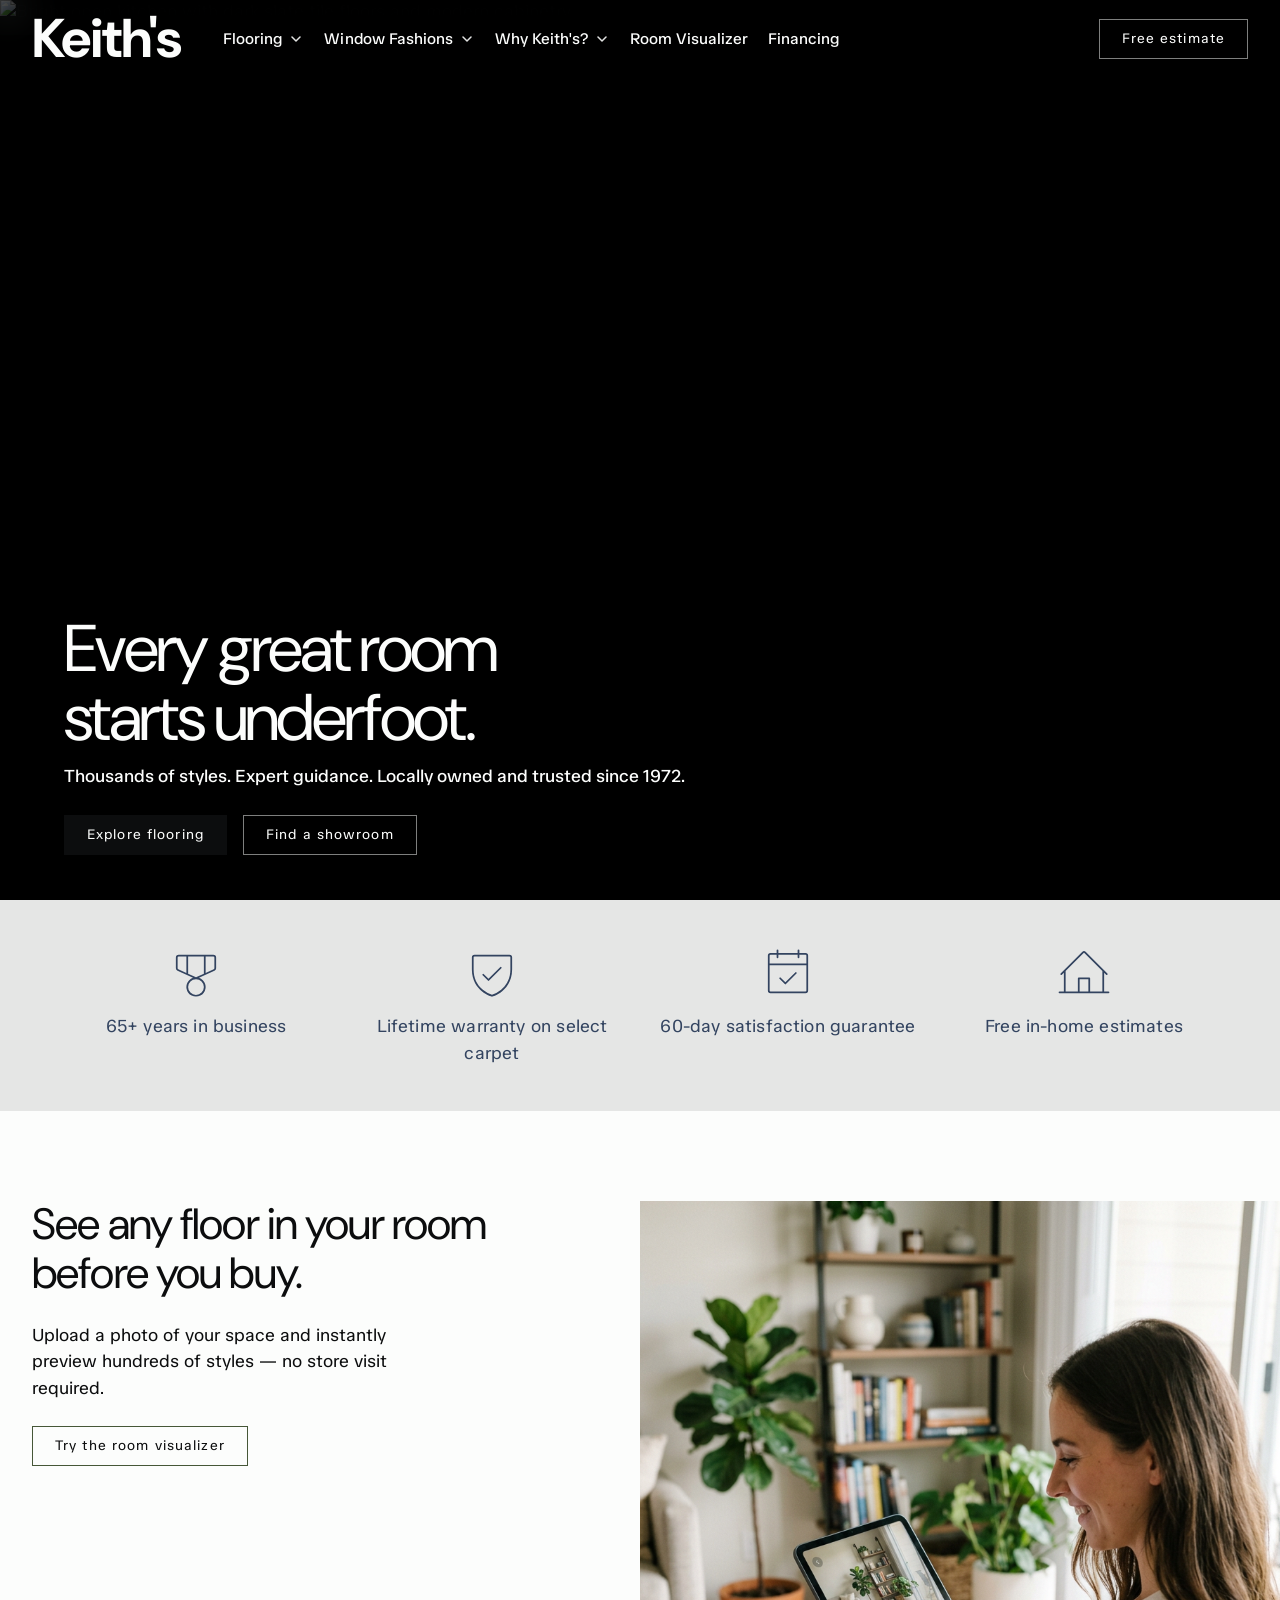
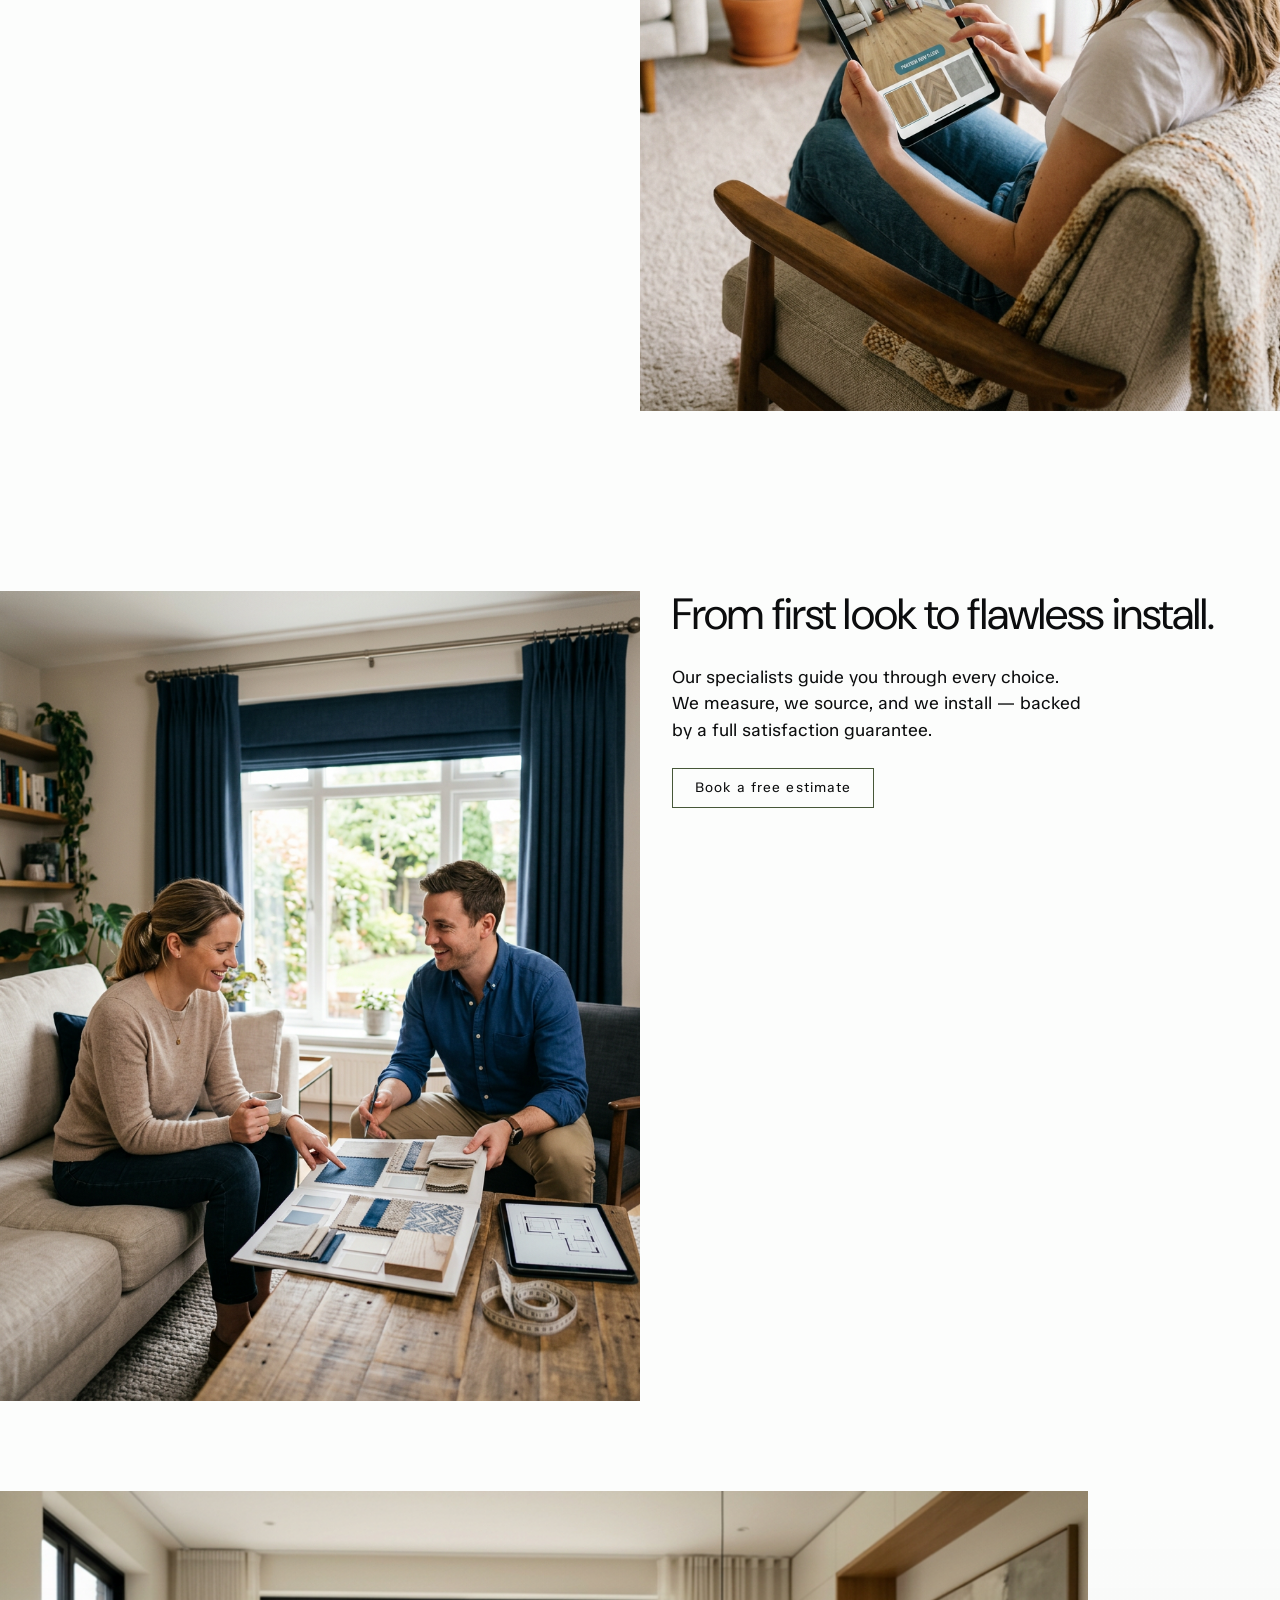
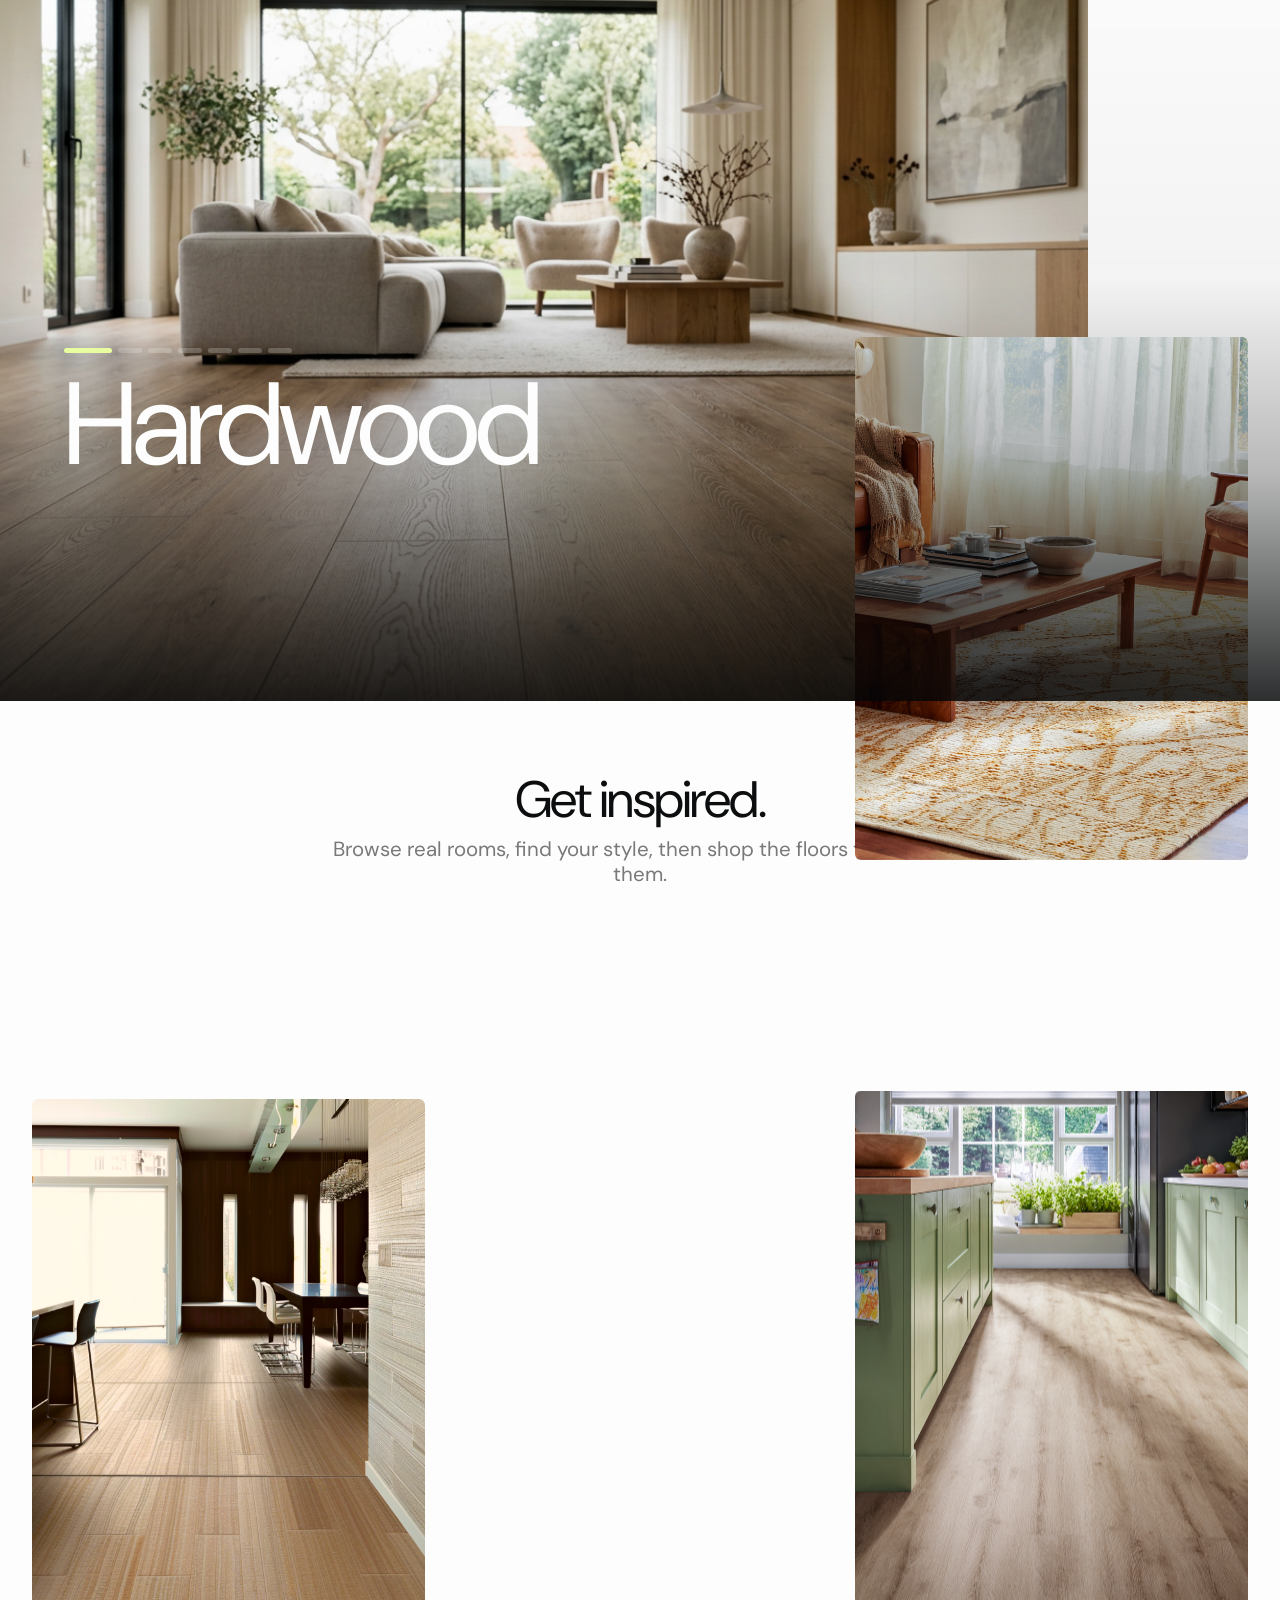
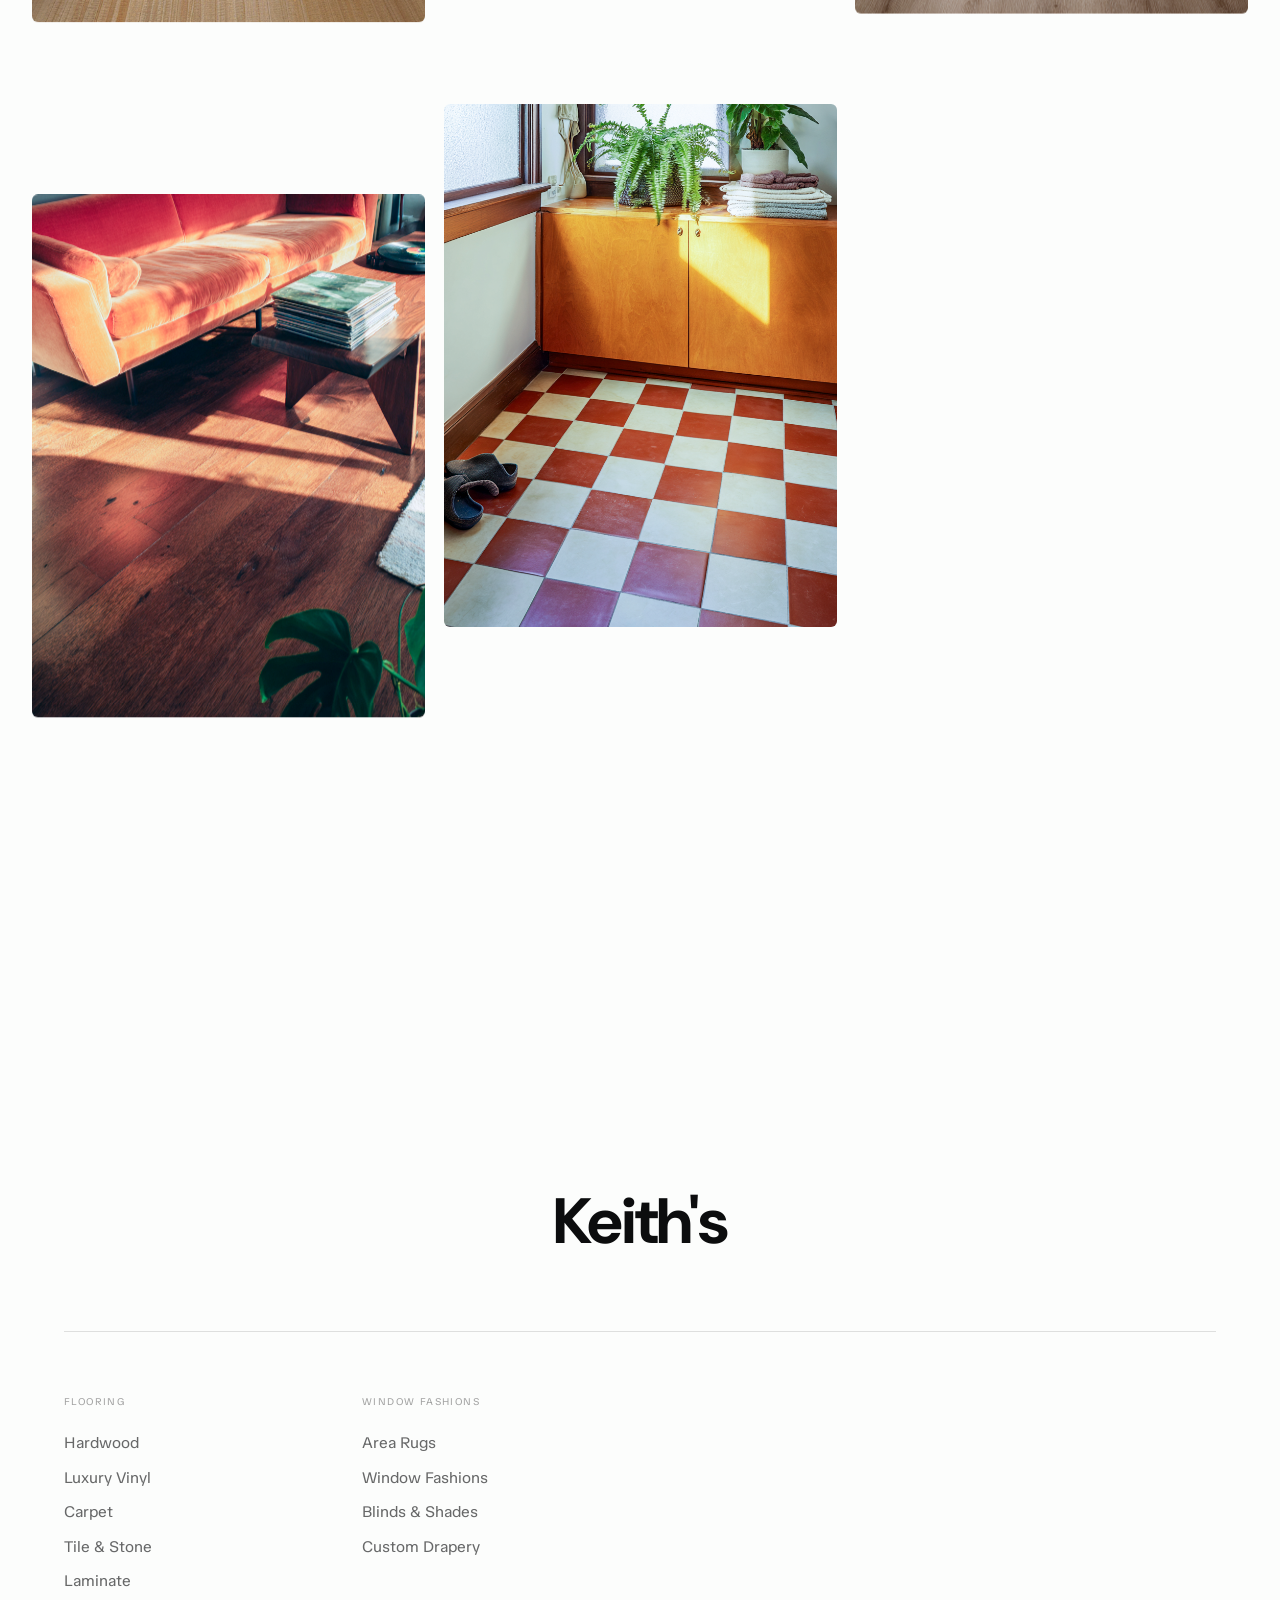
==== commit 32be78c0: "Polish product carousel: autoplay, hover pause, chev/dot UX improvements - Autoplay every 8s, starts" ====
--- a/gold sketch 1.html
+++ b/gold sketch 1.html
@@ -191,11 +191,11 @@
     .hero__content {
       position: absolute;
       bottom: var(--pad-y-l);
-      right:  var(--pad-x-m);
+      left:   var(--pad-x-m);
       display: flex;
       flex-direction: column;
       gap: 24px;
-      align-items: flex-end;
+      align-items: flex-start;
       animation: hero-enter 1600ms linear both paused;
     }
 
@@ -203,8 +203,8 @@
       display: flex;
       flex-direction: column;
       gap: 8px;
-      align-items: flex-end;
-      text-align: right;
+      align-items: flex-start;
+      text-align: left;
       color: var(--color-white);
     }
 
@@ -285,7 +285,7 @@
     .navbar {
       position: fixed;
       top: 0; left: 0; right: 0;
-      z-index: 20;
+      z-index: 100;
       background: linear-gradient(
         to bottom,
         rgba(0, 0, 0, 0.40)  0%,
@@ -797,7 +797,9 @@
       height: 90vh;
       position: relative;
       overflow: hidden;
-      background: var(--color-primary);
+      background: var(--color-bg);
+      touch-action: pan-y;
+      user-select: none;
     }
 
     .psp__track {
@@ -810,7 +812,7 @@
     .psp__slide:last-child { width: 100vw; }
 
     .psp__slide {
-      width: 90vw;
+      width: 85vw;
       height: 100%;
       flex-shrink: 0;
       position: relative;
@@ -834,13 +836,16 @@
       z-index: 5; /* above slides (0), below content (10) and chevs (20) */
     }
 
-    /* subtle uniform dim on non-active (peek) slides */
+    /* subtle uniform dim on non-active (peek) slides — suppressed until image is revealed */
     .psp__slide:not(.is-active)::after {
       content: '';
       position: absolute; inset: 0;
-      background: rgba(5,6,7,0.3);
+      background: transparent;
       pointer-events: none;
       transition: background 350ms cubic-bezier(0.16, 1, 0.3, 1);
+    }
+    .psp__slide:not(.is-active).img-revealed::after {
+      background: rgba(5,6,7,0.3);
     }
 
     /* chevrons */
@@ -855,9 +860,9 @@
       width: 52px; height: 52px;
       border-radius: 50%;
       display: flex; align-items: center; justify-content: center;
-      background: rgba(252,253,252,0.10);
-      border: 1px solid rgba(252,253,252,0.18);
-      color: rgba(252,253,252,0.90);
+      background: rgba(5,6,7,0.88);
+      border: 1px solid rgba(252,253,252,0.55);
+      color: rgba(252,253,252,1);
       cursor: pointer;
       backdrop-filter: blur(8px);
       -webkit-backdrop-filter: blur(8px);
@@ -875,9 +880,10 @@
       transform: translateY(-50%);
       opacity: 1;
       pointer-events: auto;
+      transition-delay: 300ms;
     }
     .psp.ui-visible .psp__chev:hover {
-      background: rgba(252,253,252,0.22);
+      background: rgba(5,6,7,1);
       border-color: rgba(252,253,252,0.55);
       transform: translateY(-50%) scale(1.08);
       transition:
@@ -887,10 +893,20 @@
         border-color  200ms cubic-bezier(0.16, 1, 0.3, 1);
     }
     /* force-hidden when not revealed — beats inline styles set by goTo() */
+    /* exit-stagger: mirror of entry — chev first(0ms) → dots(150ms) → text(300ms) */
     .psp:not(.ui-visible) .psp__chev {
       opacity: 0 !important;
       pointer-events: none !important;
       transform: translateY(calc(-50% + 10px)) !important;
+      transition-delay: 0ms;
+    }
+    .psp:not(.ui-visible) .psp__dots {
+      transition-delay: 150ms;
+    }
+    .psp:not(.ui-visible) .psp__name,
+    .psp:not(.ui-visible) .psp__blurb,
+    .psp:not(.ui-visible) .psp__cta {
+      transition-delay: 300ms;
     }
     .psp__chev svg { pointer-events: none; }
 
@@ -920,6 +936,7 @@
       opacity: 1;
       transform: translateY(0);
       pointer-events: auto;
+      transition-delay: 150ms;
     }
     .psp__dot {
       width: 24px; height: 5px;
@@ -935,7 +952,7 @@
     }
     .psp__dot::before {
       content: ''; position: absolute;
-      inset: -8px -2px; /* expanded hit area */
+      inset: -14px -2px -28px; /* expanded hit area: top | sides | bottom */
     }
     .psp__dot:hover { background: rgba(252,253,252,0.50); transform: scaleY(1.4); }
     .psp__dot.is-active { width: 48px; background: var(--color-accent-text); }
@@ -988,15 +1005,15 @@
     }
     /* text+button scroll-reveal: triggers at 10% above bottom
        entry (destination = ui-text-visible): 400ms opacity */
-    .psp.ui-text-visible .psp__name,
-    .psp.ui-text-visible .psp__blurb {
+    .psp.ui-visible .psp__name,
+    .psp.ui-visible .psp__blurb {
       transform: translateY(0);
       opacity: 1;
       transition:
         opacity   400ms cubic-bezier(0.37, 0, 0.63, 1),
         transform 700ms cubic-bezier(0.16, 1, 0.3, 1);
     }
-    .psp.ui-text-visible .psp__cta {
+    .psp.ui-visible .psp__cta {
       transform: translateY(0);
       opacity: 1;
       transition:
@@ -1674,6 +1691,7 @@
         const ctaEl   = document.getElementById('pspCta');
         const leftBtn = document.getElementById('pspLeft');
         const rightBtn= document.getElementById('pspRight');
+        const dotsEl  = t.querySelector('.psp__dots');
         const allDots = Array.from(t.querySelectorAll('.psp__dot'));
         const allSlides = Array.from(t.querySelectorAll('.psp__slide'));
 
@@ -1681,7 +1699,7 @@
         let isPeeking = false;
 
         function setPos(extraVw, ms) {
-          const x = -idx * 90 + (extraVw || 0);
+          const x = -idx * 85 + (extraVw || 0);
           trackEl.style.transition = `transform ${ms || 900}ms cubic-bezier(0.16, 1, 0.3, 1)`;
           trackEl.style.transform  = `translateX(${x}vw)`;
         }
@@ -1702,25 +1720,24 @@
           fadeContent(nameEl, blurbEl, ctaEl, idx);
         }
 
-        // right chev: hover=peek, click=advance
-        function onRightEnter() { if (idx < N - 1) { isPeeking = true;  setPos(-15, 500); } }
-        function onRightLeave() { if (isPeeking)    { isPeeking = false; setPos(0,  320); } }
-        function onRightClick() { isPeeking = false; goTo(idx + 1); }
+        // Chev hover=peek, click=advance
+        function onRightEnter() { if (idx < N - 1) { isPeeking = true;  setPos(-5,  500); } }
+        function onRightLeave() { if (isPeeking)    { isPeeking = false; setPos(0,     320); } }
+        function onRightClick() { isPeeking = false; goTo(idx + 1); resetAuto(); }
         rightBtn.addEventListener('mouseenter', onRightEnter);
         rightBtn.addEventListener('mouseleave', onRightLeave);
         rightBtn.addEventListener('click',      onRightClick);
 
-        // left chev: hover=peek previous, click=go back
-        function onLeftEnter()  { if (idx > 0)   { isPeeking = true;  setPos(15, 500); } }
-        function onLeftLeave()  { if (isPeeking)  { isPeeking = false; setPos(0, 320); } }
-        function onLeftClick()  { isPeeking = false; goTo(idx - 1); }
+        function onLeftEnter()  { if (idx > 0)    { isPeeking = true;  setPos(8,  500); } }
+        function onLeftLeave()  { if (isPeeking)   { isPeeking = false; setPos(0,    320); } }
+        function onLeftClick()  { isPeeking = false; goTo(idx - 1); resetAuto(); }
         leftBtn.addEventListener('mouseenter', onLeftEnter);
         leftBtn.addEventListener('mouseleave', onLeftLeave);
         leftBtn.addEventListener('click',      onLeftClick);
 
         // dots
         const dotHandlers = allDots.map((dot, i) => {
-          const fn = () => goTo(i);
+          const fn = () => { goTo(i); resetAuto(); };
           dot.addEventListener('click', fn);
           return fn;
         });
@@ -1740,18 +1757,90 @@
         //    content area is position:absolute;bottom:0, so rect.bottom is its
         //    screen Y; animating on rect.top would fire before content is visible)
         let revealRaf = null;
+        // Block opacity reveal — same dissolve as viz-block
+        const SINE_PSP = 'cubic-bezier(0.37, 0, 0.63, 1)';
+        pspEl.style.opacity    = '0';
+        pspEl.style.transition = `opacity 2400ms ${SINE_PSP}`;
+        new IntersectionObserver((entries, obs) => {
+          if (!entries[0].isIntersecting) return;
+          pspEl.style.opacity = '1';
+          obs.disconnect();
+        }, { threshold: 0, rootMargin: '0px 0px -10% 0px' }).observe(pspEl);
+
+        // Second slide image fades in only when 75% of the block is visible
+        const secondImg = allSlides[1] && allSlides[1].querySelector('img');
+        if (secondImg) {
+          secondImg.style.opacity    = '0';
+          secondImg.style.transition = 'opacity 1200ms cubic-bezier(0.37, 0, 0.63, 1)';
+          new IntersectionObserver((entries, obs) => {
+            if (entries[0].intersectionRatio >= 0.75) {
+              secondImg.style.opacity = '1';
+              allSlides[1].classList.add('img-revealed');
+              obs.disconnect();
+            }
+          }, { threshold: [0, 0.75] }).observe(pspEl);
+        }
+
+        // Swipe / drag to navigate slides
+        let dragStartX = 0, dragActive = false;
+        pspEl.addEventListener('pointerdown', (e) => {
+          if (e.target.closest('button, a')) return;
+          dragStartX = e.clientX;
+          dragActive = true;
+          isPeeking  = false;
+          pspEl.setPointerCapture(e.pointerId);
+          trackEl.style.transition = 'none';
+        });
+        pspEl.addEventListener('pointermove', (e) => {
+          if (!dragActive) return;
+          const delta   = e.clientX - dragStartX;
+          const deltaVw = (delta / window.innerWidth) * 100;
+          // Resist at edges
+          const resist  = (idx === 0 && delta > 0) || (idx === N - 1 && delta < 0) ? 0.25 : 1;
+          trackEl.style.transform = `translateX(${-idx * 85 + deltaVw * resist}vw)`;
+        });
+        function onDragEnd(e) {
+          if (!dragActive) return;
+          dragActive = false;
+          const delta = e.clientX - dragStartX;
+          if      (delta < -60 && idx < N - 1) goTo(idx + 1);
+          else if (delta >  60 && idx > 0)     goTo(idx - 1);
+          else                                  setPos(0, 500);
+          resetAuto();
+        }
+        pspEl.addEventListener('pointerup',     onDragEnd);
+        pspEl.addEventListener('pointercancel', () => { dragActive = false; setPos(0, 400); resetAuto(); });
+
+        // Autoplay: advance every 8s, wrap back to first after last
+        let autoTimer = null;
+        let autoPaused = false;
+        function stopAuto()   { if (autoTimer) { clearInterval(autoTimer); autoTimer = null; } }
+        function startAuto()  { stopAuto(); autoTimer = setInterval(() => goTo((idx + 1) % N), 8000); }
+        function resetAuto()  { if (!autoPaused && autoTimer !== null) startAuto(); }
+        function pauseAuto()  { autoPaused = true;  stopAuto(); }
+        function resumeAuto() { autoPaused = false; startAuto(); }
+
+        [leftBtn, rightBtn, ctaEl].forEach(el => {
+          el.addEventListener('mouseenter', pauseAuto);
+          el.addEventListener('mouseleave', resumeAuto);
+        });
+
+        new IntersectionObserver((entries, obs) => {
+          if (entries[0].intersectionRatio >= 0.8) {
+            startAuto();
+            obs.disconnect();
+          }
+        }, { threshold: [0, 0.8] }).observe(pspEl);
+
         function updateReveal() {
           revealRaf = null;
           const rect = pspEl.getBoundingClientRect();
           const vh   = window.innerHeight;
-          const chevsIn  = rect.bottom < vh * 0.975; // chevs+dots: 5% above bottom
-          const textIn   = rect.bottom < vh * 0.975; // text+btn: 5% above bottom
-          const btmOut   = rect.bottom < vh * 0.3;  // content 30% below top
-          const showUI   = chevsIn && !btmOut;
-          const showText = textIn  && !btmOut;
-
-          pspEl.classList.toggle('ui-visible',      showUI);
-          pspEl.classList.toggle('ui-text-visible', showText);
+          // Exit when chev (at 50% carousel height) approaches viewport top, or bottom is very high
+          const out  = rect.top < -(vh * 0.4) || rect.bottom < vh * 0.3;
+          // Fires when chev (at 50% carousel height) first enters viewport from below;
+          // CSS transition-delay staggers visual order: blurb(0ms) → dots(150ms) → chev(300ms)
+          pspEl.classList.toggle('ui-visible', rect.bottom < vh * 1.45 && !out);
         }
         function onRevealScroll() {
           if (!revealRaf) revealRaf = requestAnimationFrame(updateReveal);
@@ -1772,6 +1861,7 @@
           pspEl.removeEventListener('keydown', onKey);
           window.removeEventListener('scroll', onRevealScroll);
           if (revealRaf) cancelAnimationFrame(revealRaf);
+          stopAuto();
           t.innerHTML = '';
         };
       }
@@ -1849,15 +1939,6 @@
       update();
     })();
 
-    // Hide navbar when footer reaches 50% visibility
-    (function () {
-      const navbar = document.getElementById('navbar');
-      const footer = document.getElementById('siteFooter');
-      if (!navbar || !footer) return;
-      new IntersectionObserver(([entry]) => {
-        navbar.classList.toggle('navbar--footer-hidden', entry.intersectionRatio >= 0.5);
-      }, { threshold: [0, 0.5, 1] }).observe(footer);
-    })();
 
     // Inspiration gallery: per-card parallax at varied scroll speeds
     (function () {
@@ -1987,6 +2068,16 @@
 
       update();
     })();
+
+    // Hide navbar when footer is visible — must run after footer HTML is parsed
+    (function () {
+      const navbar = document.getElementById('navbar');
+      const footer = document.getElementById('siteFooter');
+      if (!navbar || !footer) return;
+      new IntersectionObserver(([entry]) => {
+        navbar.classList.toggle('navbar--footer-hidden', entry.isIntersecting);
+      }, { threshold: 0 }).observe(footer);
+    })();
   </script>
 
 </body>
